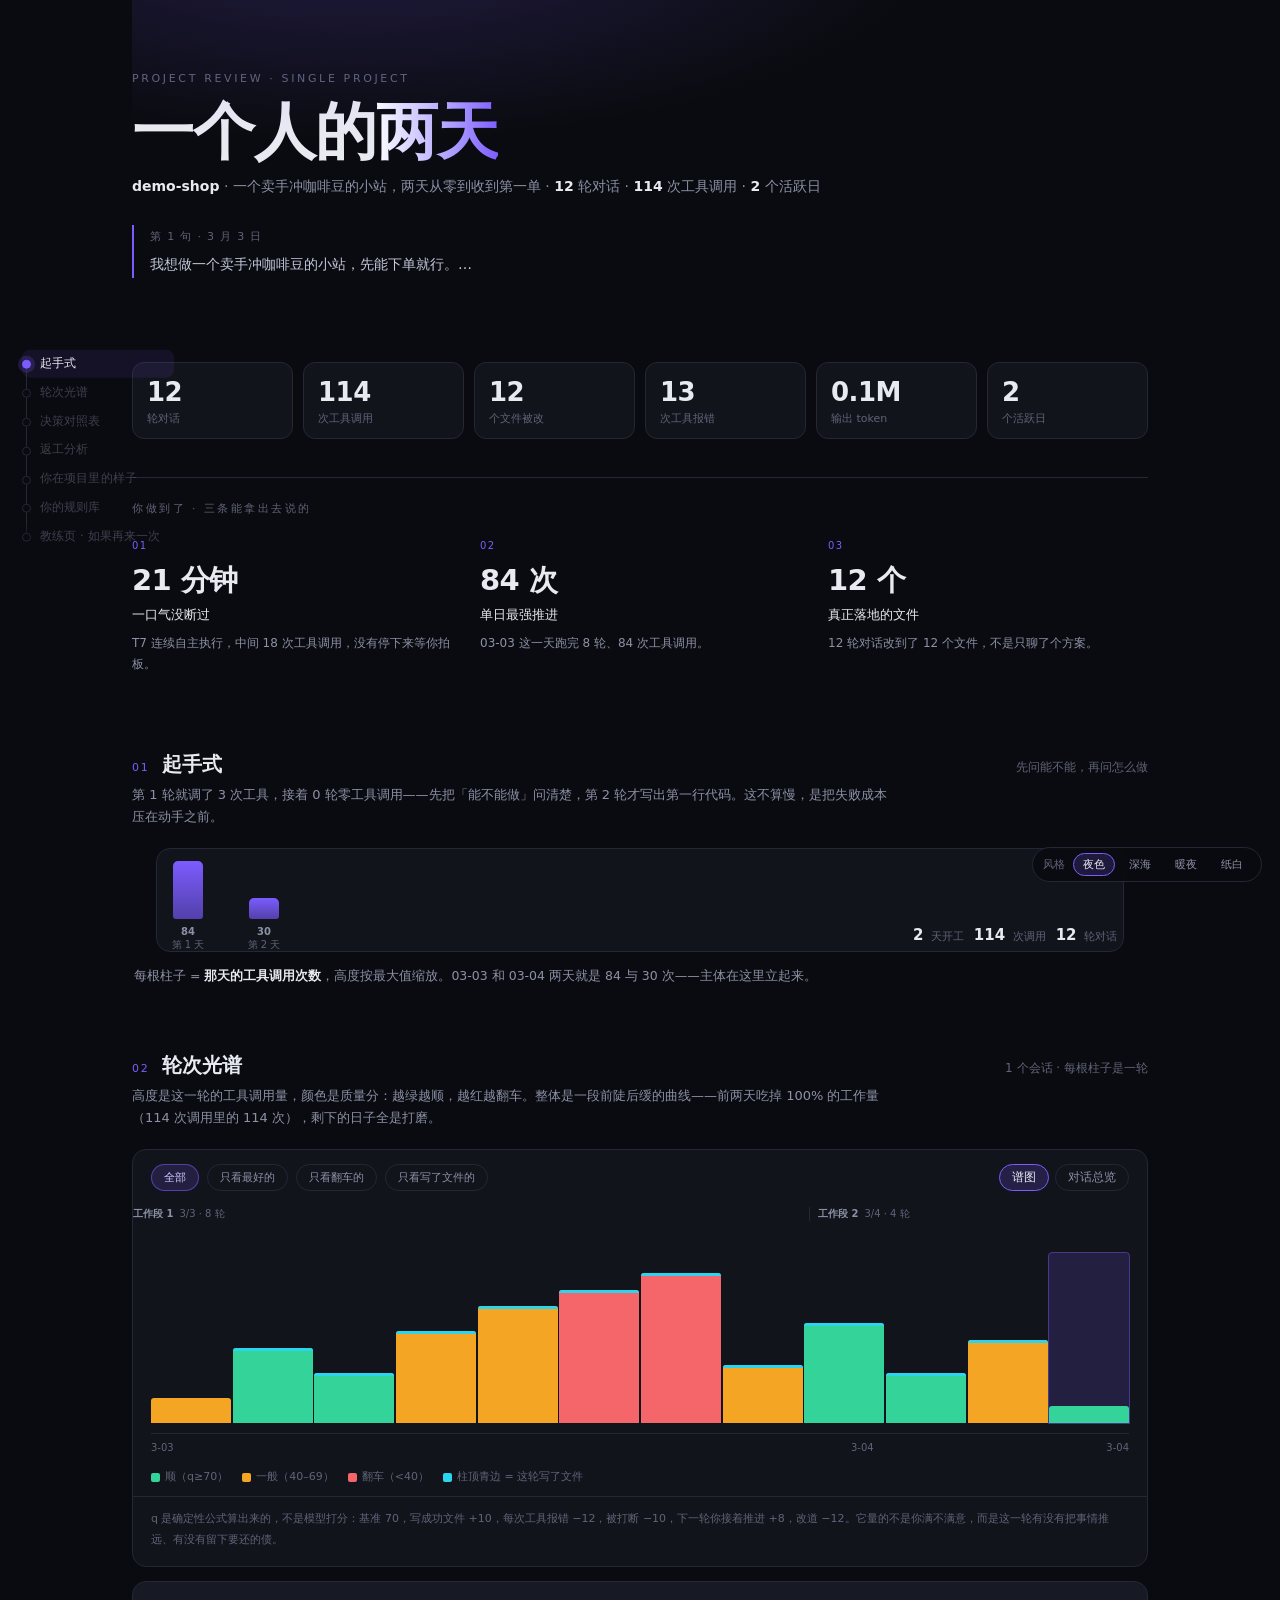
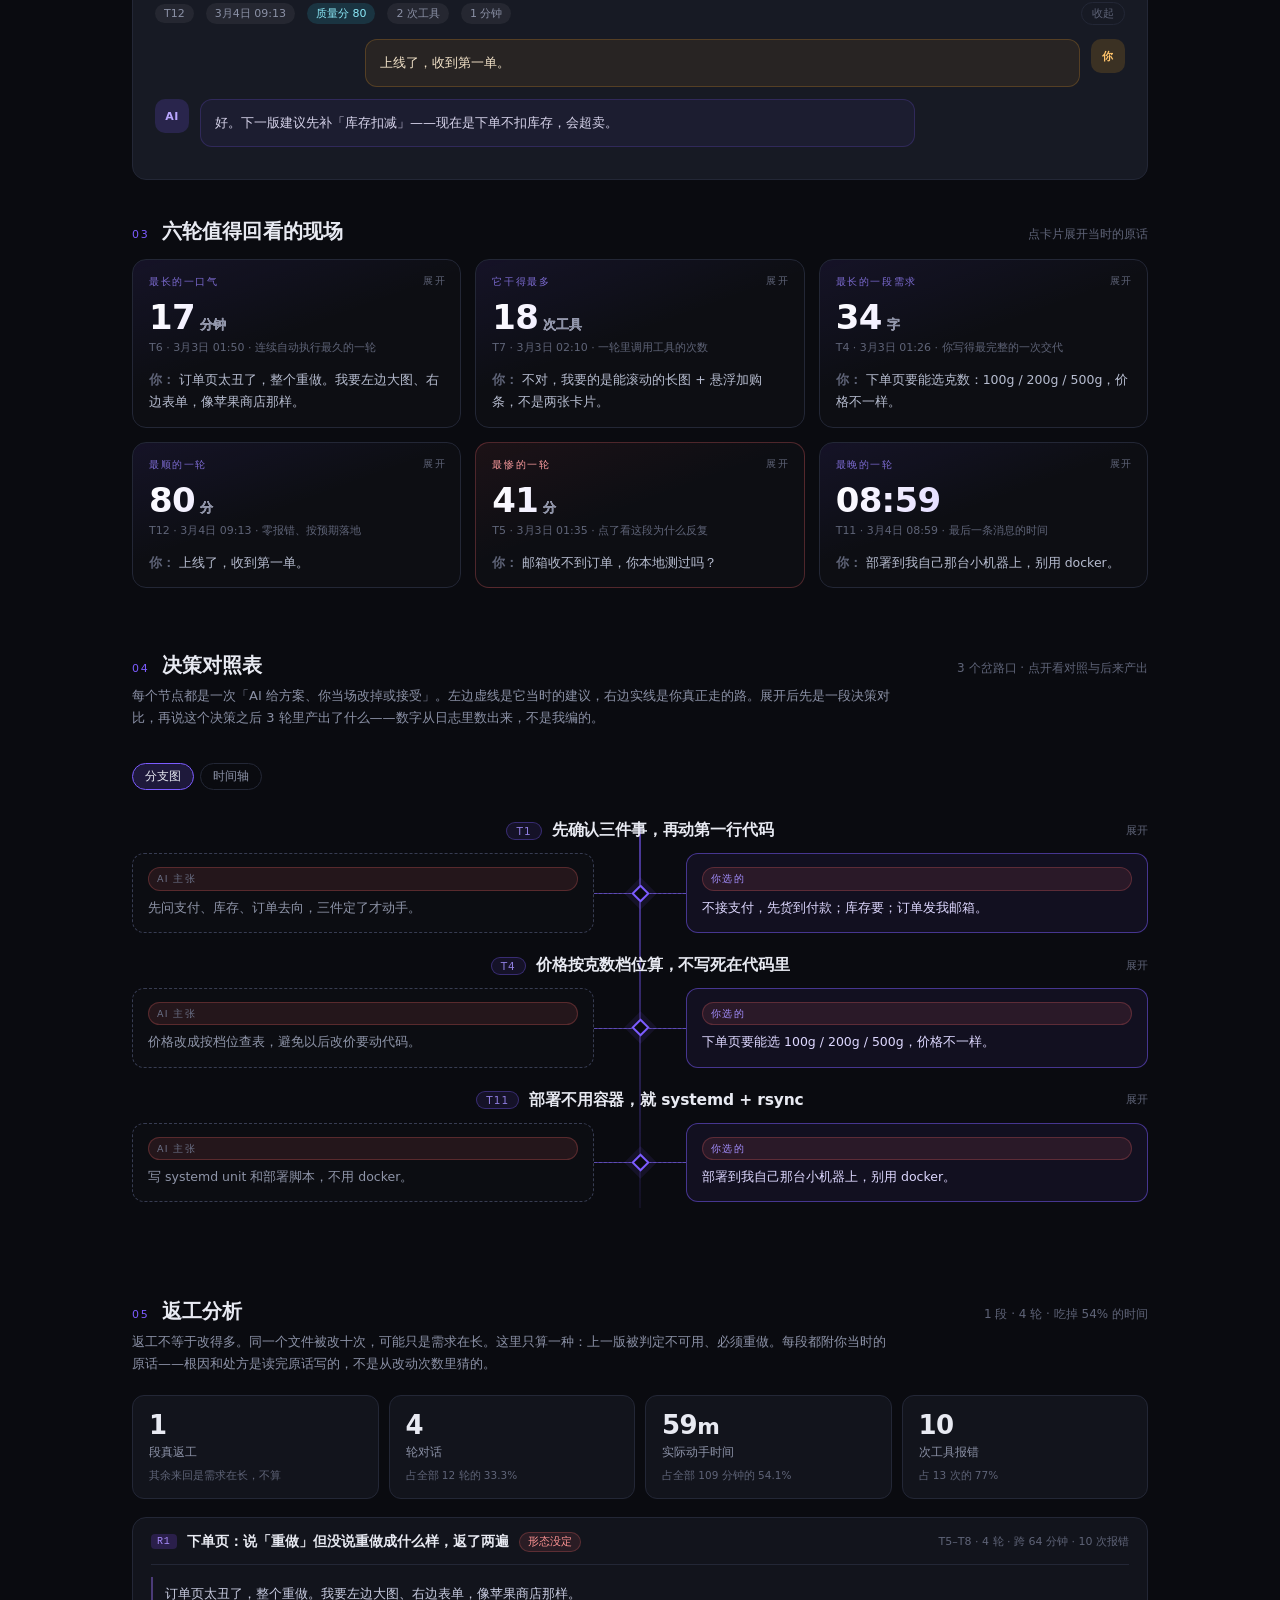
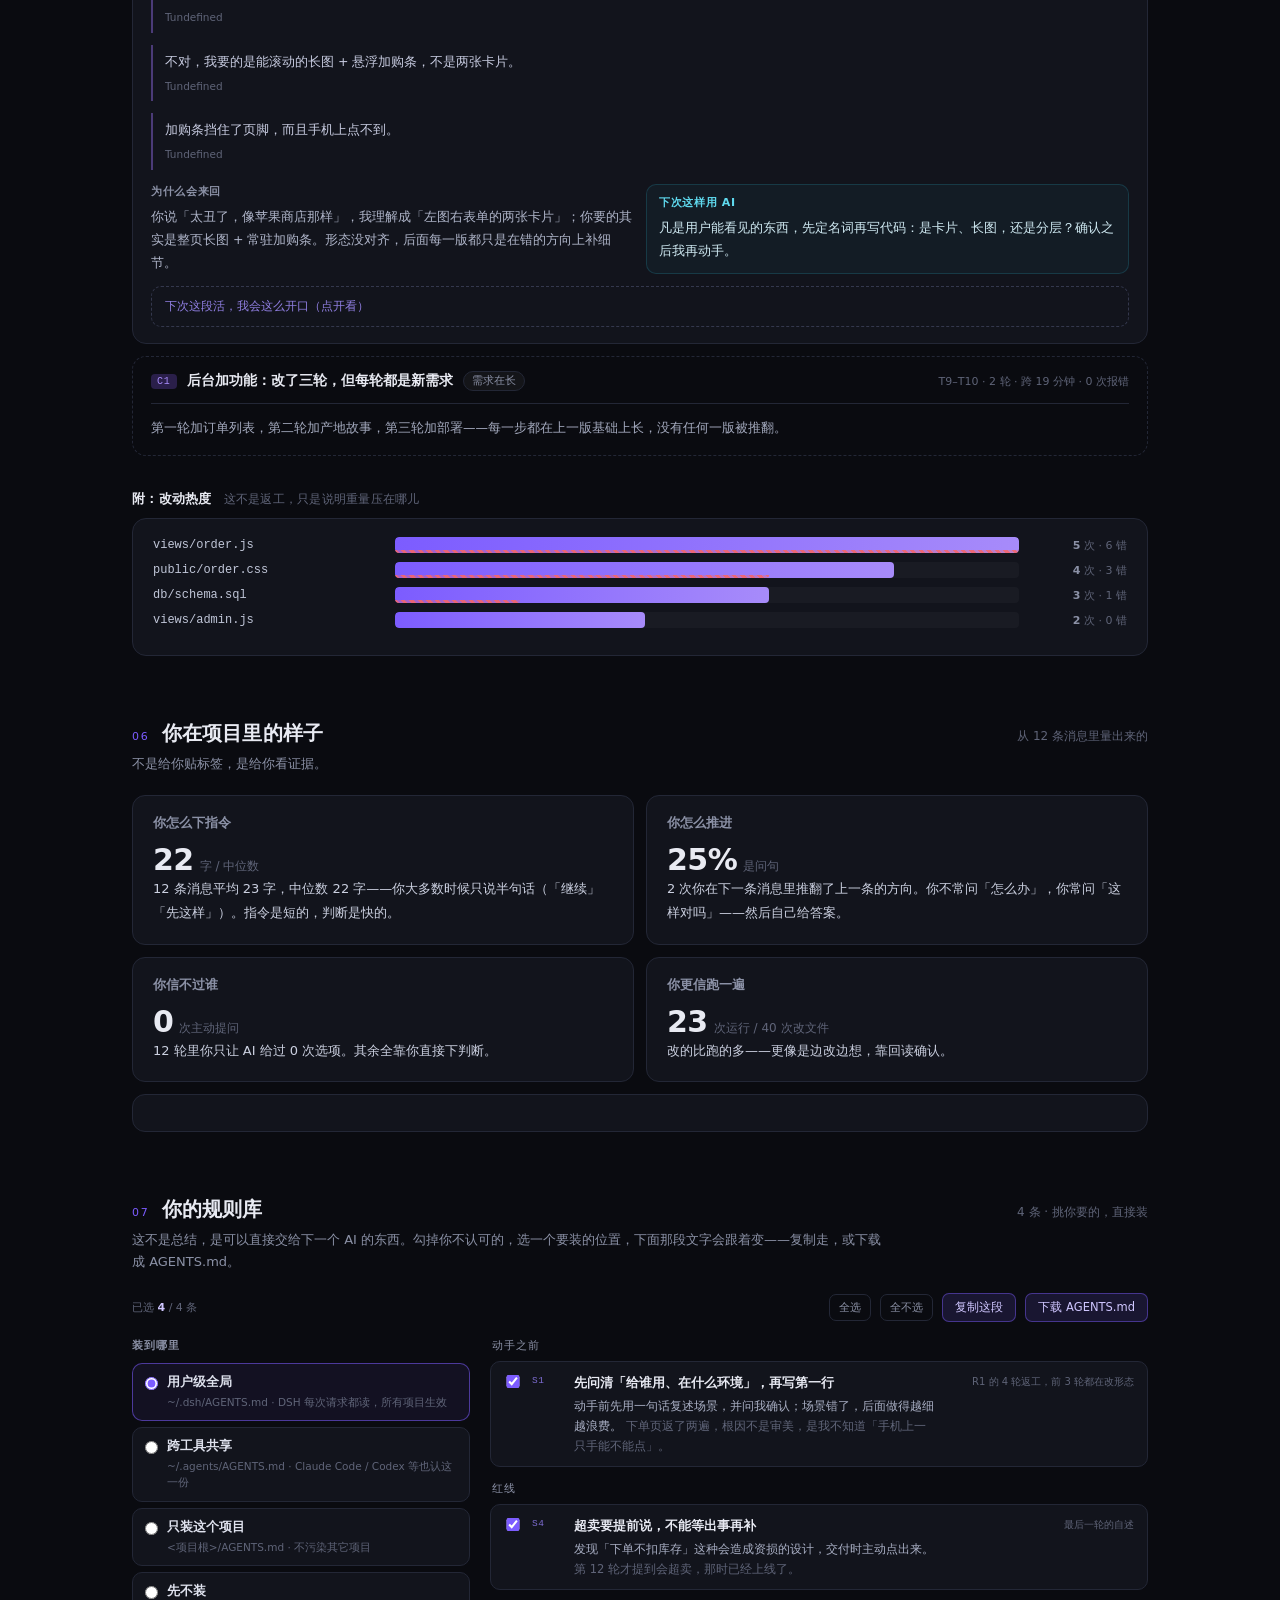
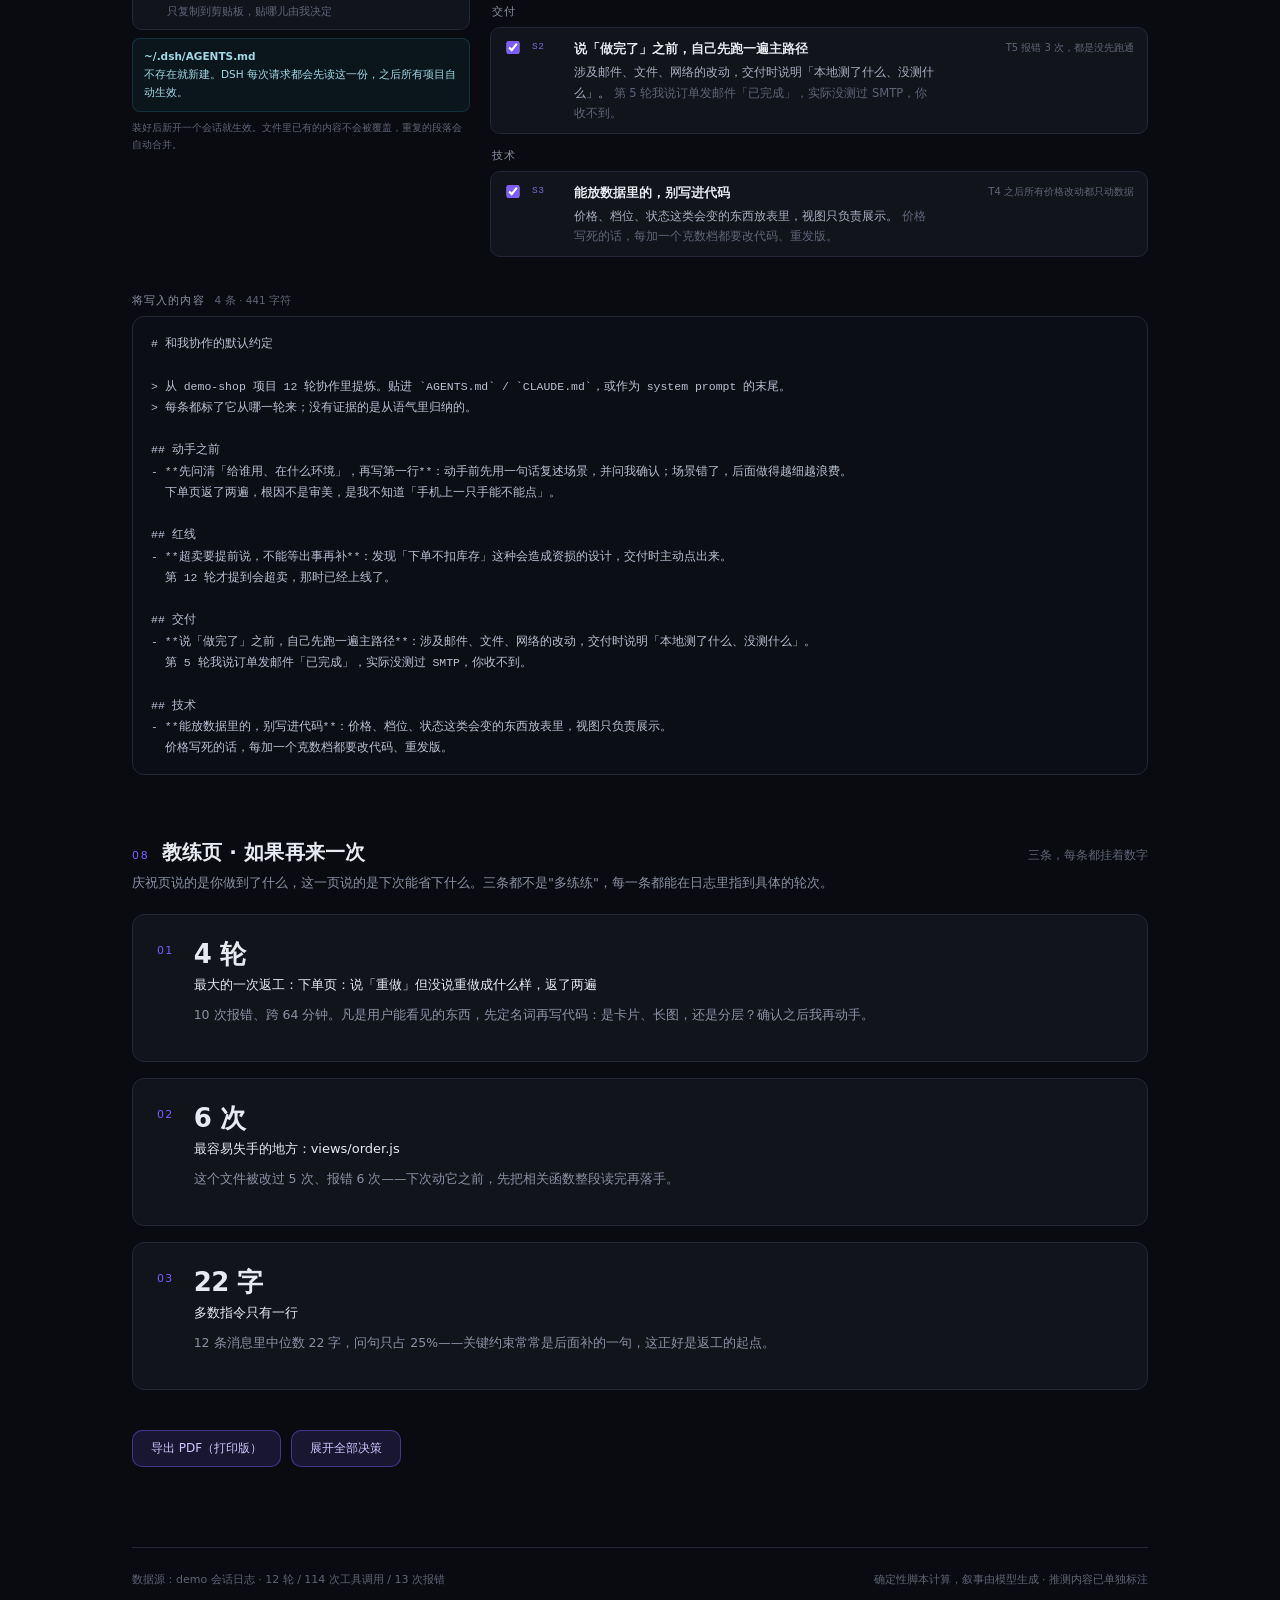
==== docs/index.html @ d5570e1d "教练页标题改为「如果再来一次」" ====
<!doctype html>
<html lang="zh-CN"><head>
<meta charset="utf-8">
<meta name="viewport" content="width=device-width,initial-scale=1">
<title>demo-shop · 一个人的两天</title>
<style>:root{
  --bg:#0a0b10; --card:#12141c; --card2:#171a24; --line:#232736;
  --txt:#e8eaf2; --dim:#8b91a6; --dim2:#5f6478;
  --accent:#7c5cff; --cyan:#2dd4ee; --good:#34d399; --warn:#f5a524; --bad:#f4666a;
  --glow1:rgba(124,92,255,.22); --glow2:rgba(45,212,238,.14);
}
html[data-theme="ice"]{
  --bg:#050b12; --card:#0a141d; --card2:#0e1b26; --line:#1a2c3a;
  --txt:#e6f1f7; --dim:#8aa3b2; --dim2:#5b7484;
  --accent:#22b8d6; --cyan:#38e0c0;
  --glow1:rgba(34,184,214,.22); --glow2:rgba(56,224,192,.14);
}
html[data-theme="amber"]{
  --bg:#0d0a07; --card:#171210; --card2:#1d1714; --line:#332821;
  --txt:#f4ece2; --dim:#a79a8c; --dim2:#77695c;
  --accent:#e0973c; --cyan:#e8b04b;
  --glow1:rgba(224,151,60,.20); --glow2:rgba(232,176,75,.13);
}
*{box-sizing:border-box}
html,body{margin:0;padding:0;background:var(--bg);color:var(--txt);
  font-family:"Segoe UI","Microsoft YaHei",system-ui,-apple-system,sans-serif;
  -webkit-font-smoothing:antialiased;}
body{padding:0 0 120px}
.wrap{max-width:1080px;margin:0 auto;padding:0 32px}
a{color:var(--cyan);text-decoration:none}

/* ---------- hero ---------- */
header{padding:72px 0 20px;position:relative;overflow:hidden}
header:before{content:"";position:absolute;inset:-180px -200px auto -200px;height:520px;
  background:radial-gradient(60% 60% at 30% 20%,color-mix(in srgb, var(--accent) calc(.22 * 100%), transparent),transparent 70%),
             radial-gradient(50% 50% at 75% 0%,rgba(45,212,238,.14),transparent 70%);pointer-events:none}
.kicker{font-size:11px;letter-spacing:.24em;color:var(--dim2);text-transform:uppercase}
h1{font-size:clamp(38px,5.6vw,62px);line-height:1.06;margin:14px 0 10px;font-weight:800;letter-spacing:-1px}
h1 em{font-style:normal;background:linear-gradient(92deg,#fff 0%,#c9c1ff 42%,var(--accent) 100%);
  -webkit-background-clip:text;background-clip:text;color:transparent}
.sub{color:var(--dim);font-size:14px;line-height:1.7}
.sub b{color:var(--txt);font-weight:600}
.firstq{margin-top:26px;border-left:2px solid var(--accent);padding:2px 0 2px 16px;color:#c3c8da;font-size:14px;line-height:1.75}
.firstq .who{color:var(--dim2);font-size:11px;letter-spacing:.12em;display:block;margin-bottom:6px}

/* ---------- generic ---------- */
section{margin-top:64px}
.h2{display:flex;align-items:baseline;gap:12px;margin:0 0 6px}
.h2 h2{font-size:20px;margin:0;font-weight:700;letter-spacing:.2px}
.h2 .idx{font-size:11px;color:var(--accent);letter-spacing:.16em;font-variant-numeric:tabular-nums}
.h2 .note{color:var(--dim2);font-size:12px;margin-left:auto}
.lede{color:var(--dim);font-size:13px;line-height:1.7;margin:0 0 20px;max-width:760px}
.card{background:var(--card);border:1px solid var(--line);border-radius:14px}

/* ---------- stats ---------- */
.stats{display:grid;grid-template-columns:repeat(6,1fr);gap:10px}
.stat{background:var(--card);border:1px solid var(--line);border-radius:12px;padding:14px 14px 12px}
.stat b{display:block;font-size:26px;font-weight:700;font-variant-numeric:tabular-nums;letter-spacing:-.5px}
.stat span{font-size:11px;color:var(--dim2)}

/* ---------- days ---------- */
.days{display:flex;gap:14px;align-items:flex-end;height:104px;margin:16px 24px 0}
.day{flex:0 0 auto;width:62px;display:flex;flex-direction:column;justify-content:flex-end;align-items:center;gap:6px;height:100%}
.day .bar{width:30px;flex:none;border-radius:5px 5px 3px 3px;background:linear-gradient(180deg,var(--accent),color-mix(in srgb, var(--accent) 62%, #101320))}
.day.hot .bar{background:linear-gradient(180deg,#2dd4ee,#0e7490)}
.day .lb{white-space:nowrap;font-size:10px;color:var(--dim2);font-variant-numeric:tabular-nums;text-align:center;line-height:1.3}
.day .lb b{display:block;color:var(--dim);font-size:10px}

/* ---------- spectrum ---------- */
.spectrum{padding:20px 18px 8px}
.bars{display:flex;align-items:flex-end;gap:2px;height:170px}
.bar-t{flex:1;position:relative;display:flex;align-items:flex-end;height:100%;cursor:pointer;border-radius:3px 3px 0 0}
.bar-t:hover{background:rgba(255,255,255,.05)}
.bar-t i{display:block;width:100%;border-radius:3px 3px 0 0;transition:height .2s;position:relative}
.bar-t i u{position:absolute;left:0;right:0;top:0;height:3px;background:#2dd4ee;border-radius:3px 3px 0 0}
.bar-t.sel{background:color-mix(in srgb, var(--accent) calc(.16 * 100%), transparent);outline:1px solid color-mix(in srgb, var(--accent) calc(.5 * 100%), transparent)}
.axis{position:relative;height:16px;color:var(--dim2);font-size:10px;margin-top:10px;padding-top:8px;border-top:1px solid var(--line)}
.axis span{position:absolute;top:8px;transform:translateX(-50%);white-space:nowrap}
.axis span:first-child{transform:none}
.axis span:last-child{transform:translateX(-100%)}
.legend{display:flex;gap:14px;font-size:11px;color:var(--dim2);padding:12px 18px 0}
.legend i{display:inline-block;width:9px;height:9px;border-radius:2px;margin-right:5px;vertical-align:middle}
.qnote{font-size:11px;line-height:1.85;color:var(--dim2);padding:12px 18px 16px;border-top:1px solid var(--line);margin-top:12px}
.filters{display:flex;gap:8px;padding:0 18px 14px;flex-wrap:wrap}
.filters button{background:transparent;border:1px solid var(--line);color:var(--dim);border-radius:999px;
  padding:5px 12px;font-size:11px;cursor:pointer;font-family:inherit}
.filters button.on{background:color-mix(in srgb, var(--accent) calc(.16 * 100%), transparent);border-color:color-mix(in srgb, var(--accent) calc(.55 * 100%), transparent);color:#cfc6ff}

/* ---------- detail panel ---------- */
.detail{margin-top:14px;background:var(--card2);border:1px solid var(--line);border-radius:14px;padding:20px 22px;display:none}
.detail.on{display:block}
.detail .head{display:flex;align-items:center;gap:12px;flex-wrap:wrap;margin-bottom:14px}
.pill{font-size:11px;padding:3px 9px;border-radius:999px;background:rgba(255,255,255,.06);color:var(--dim)}
.pill.q{background:rgba(45,212,238,.14);color:#8be9f8}
.pill.e{background:rgba(244,102,106,.14);color:#ff9ea1}
.detail h3{font-size:14px;margin:12px 0 6px;color:var(--dim2);font-weight:600;letter-spacing:.06em}
.detail p{white-space:pre-wrap;font-size:13.5px;line-height:1.85;color:#d6dae8;margin:0}
.detail .u{color:#ffd9a8}
.detail .aibody{max-height:420px;overflow:auto;padding-right:6px}
.detail .x{margin-left:auto;font-size:11px;color:var(--dim2);cursor:pointer;border:1px solid var(--line);
  border-radius:999px;padding:3px 10px;transition:.16s}
.detail .x:hover{color:#fff;border-color:#4a4470}

/* ---- 对话气泡 ---- */
.bub{display:flex;gap:11px;margin:12px 0;max-width:760px}
.bub .who{flex:0 0 34px;height:34px;border-radius:10px;display:flex;align-items:center;justify-content:center;
  font-size:11px;font-weight:700;letter-spacing:.04em}
.bub .txt{flex:1;min-width:0;border-radius:12px;padding:11px 14px;font-size:13px;line-height:1.85;
  white-space:pre-wrap;word-break:break-word}
.bub.u{margin-left:auto;flex-direction:row-reverse}
.bub.u .who{background:rgba(245,165,36,.16);color:#ffc46b}
.bub.u .txt{background:rgba(245,165,36,.075);border:1px solid rgba(245,165,36,.22);color:#f2e2c8}
.bub.a .who{background:color-mix(in srgb, var(--accent) calc(.18 * 100%), transparent);color:#b9a6ff}
.bub.a .txt{background:color-mix(in srgb, var(--accent) calc(.06 * 100%), transparent);border:1px solid color-mix(in srgb, var(--accent) calc(.2 * 100%), transparent);color:#d6d3ea}
.bub .bd.clamp{max-height:calc(1.85em*13);overflow:hidden;
  -webkit-mask-image:linear-gradient(#000 72%,rgba(0,0,0,.15));mask-image:linear-gradient(#000 72%,rgba(0,0,0,.15))}
.bub .more{margin-top:9px;background:none;border:1px solid var(--line);color:#b9bdd0;
  border-radius:999px;padding:2px 10px;font-size:10.5px;cursor:pointer;font-family:inherit}
.bub .more:hover{color:#fff;border-color:#4a4470}

/* ---- 文件浮层 ---- */
.files{position:relative;display:inline-block;margin:6px 0 2px}
.fsum{font-size:11px;color:var(--dim2);border:1px dashed #333850;border-radius:999px;padding:4px 11px;cursor:default}
.files:hover .fsum{color:#c6cbe0;border-color:#4b456e}
.fpop{display:none;position:absolute;left:0;bottom:100%;z-index:20;min-width:190px;max-width:340px;
  background:#161824;border:1px solid #2c3044;border-radius:10px;padding:9px 10px;box-shadow:0 14px 40px -12px #000}
.fpop:after{content:"";position:absolute;left:0;right:0;bottom:-12px;height:12px}
.files:hover .fpop{display:block}
.fph{font-size:10px;color:var(--dim2);margin-bottom:6px}
.fit{display:block;font-family:Consolas,monospace;font-size:11.5px;color:#a9b0c6;padding:3px 5px;border-radius:5px;cursor:pointer}
.fit:hover{background:color-mix(in srgb, var(--accent) calc(.12 * 100%), transparent);color:#dcd6ff}

/* ---- 卡片里新增的块 ---- */
.why{margin:0 0 12px}
.why b,.fixb b{display:block;font-size:10px;letter-spacing:.14em;color:#7c6bd0;margin-bottom:5px}
.why p,.fixb p{margin:0;font-size:12.5px;line-height:1.85;color:#c6cbd9;white-space:pre-wrap}
.fixb{margin-top:12px;border-left:2px solid rgba(45,212,238,.5);padding-left:12px}
.fixb b{color:#6fd8ea}
.rwl{border:1px solid var(--line);border-radius:10px;overflow:hidden;margin-bottom:12px}
.rwlh{font-size:10.5px;color:var(--dim2);padding:8px 11px;background:rgba(255,255,255,.025)}
.rwrow{display:grid;grid-template-columns:52px 1fr 46px;gap:9px;align-items:start;padding:8px 11px;border-top:1px solid var(--line)}
.rwrow .tn{font-size:10.5px;color:#8f7ee0;font-variant-numeric:tabular-nums;padding-top:2px}
.rwrow .tx{font-size:12px;line-height:1.75;color:#c6cbd9}
.rwrow .er{font-size:10.5px;color:#ff9ea1;text-align:right;padding-top:2px}
.pick.rwk{border-color:rgba(244,102,106,.28);background:linear-gradient(160deg,rgba(244,102,106,.08),rgba(255,255,255,.015) 46%)}
.pick.rwk .k em{color:#ff9ea1}

/* ---- 起手式说明 ---- */
.days-note{margin:12px 2px 0;font-size:12.5px;line-height:1.9;color:var(--dim)}
.days-note b{color:var(--txt);font-weight:600}

/* ---- 返工处的提示词 ---- */
.pr{margin-top:12px;border:1px dashed #34384d;border-radius:10px;padding:0 13px 0}
.prb{width:100%;text-align:left;background:none;border:0;color:#8f7ee0;font-size:12px;padding:11px 0;cursor:pointer;font-family:inherit}
.prb:hover{color:#b9a6ff}
.prc{display:none;margin:0 0 13px;padding:12px 14px;background:#0d0f16;border:1px solid #262a3b;border-radius:8px;
  font-family:Consolas,"Microsoft YaHei",monospace;font-size:12px;line-height:1.85;color:#c9d0e4;white-space:pre-wrap}
.pr.on .prc{display:block}

/* ---- 决策树：对照 + 推演 ---- */
.flowhint{font-size:11.5px;color:var(--dim2);margin:14px 0 0}
.vbar{margin:14px 0 4px;padding:11px 14px;border-radius:11px;font-size:12px;line-height:1.8;
  background:rgba(255,255,255,.022);border:1px solid var(--line);color:var(--dim)}
.vbar b{color:var(--txt);font-weight:600}
.vbar.on{background:rgba(245,165,36,.07);border-color:rgba(245,165,36,.32);color:#e8d3ad}
.vbar.on b{color:#ffd9a8}
.vbar button{margin-left:8px;background:rgba(245,165,36,.16);border:1px solid rgba(245,165,36,.45);color:#ffd9a8;
  border-radius:999px;padding:2px 10px;font-size:11px;cursor:pointer;font-family:inherit}
.dnode-h{position:relative;cursor:pointer}
.dnode-h .op{position:absolute;right:0;top:50%;transform:translateY(-50%);font-size:10.5px;color:var(--dim2)}
.dnode-h:hover .op{color:#b9a6ff}
.cmp{display:grid;grid-template-columns:1fr 1fr;gap:12px;margin-top:14px}
.cmp .cc{border:1px solid var(--line);border-radius:10px;padding:11px 13px;background:rgba(255,255,255,.018)}
.cmp .cc.me{border-color:color-mix(in srgb, var(--accent) calc(.35 * 100%), transparent);background:color-mix(in srgb, var(--accent) calc(.06 * 100%), transparent)}
.cmp h5{margin:0 0 6px;font-size:10px;letter-spacing:.12em;color:var(--dim2)}
.cmp p{margin:0;font-size:12.5px;line-height:1.8;color:#c6cbd9}
.cf{margin-top:14px;border-left:2px solid color-mix(in srgb, var(--accent) calc(.5 * 100%), transparent);padding-left:12px}
.cf .tag{display:block;font-size:10px;letter-spacing:.12em;color:#a78bfa;margin-bottom:4px}
.cf p{margin:0;font-size:12.5px;line-height:1.85;color:#c6cbd9}
.res{margin-top:12px;border-left:2px solid rgba(45,212,238,.5);padding-left:12px}
.res .tag{display:block;font-size:10px;letter-spacing:.12em;color:#5fd9ee;margin-bottom:4px}
.res p{margin:0;font-size:12.5px;line-height:1.85;color:#cfe9f2}
.vbtn{margin-top:12px;background:rgba(255,255,255,.03);border:1px dashed #3b3f56;color:#9aa0b5;
  border-radius:9px;padding:8px 13px;font-size:12px;cursor:pointer;font-family:inherit;transition:.16s}
.dfork .arm p{display:-webkit-box;-webkit-line-clamp:2;-webkit-box-orient:vertical;overflow:hidden}
.vbtn:hover{border-color:#f5a524;color:#ffd9a8;background:rgba(245,165,36,.07)}
.dnode.virt .vbtn{border-style:solid;border-color:rgba(245,165,36,.55);color:#ffd9a8;background:rgba(245,165,36,.1)}
.dnode.virt .arm.no{border-color:rgba(245,165,36,.55);background:rgba(245,165,36,.08);color:#f3dfbe}
.dnode.virt .arm.no .tag{color:#f5a524}
.dnode.virt .arm.yes{border-style:dashed;border-color:#373c52;background:rgba(255,255,255,.012);color:#8f95a9}
.dnode.virt .arm.yes .tag{color:#6b7188}
.dnode.virt .dfork-c .dot{border-color:#f5a524;box-shadow:0 0 0 5px rgba(245,165,36,.1)}
.dnode.aftervirt{opacity:.5}
.dnode.aftervirt .dnode-h:after{content:"在推演路径上，这一步不一定还成立";font-size:10px;color:#f5a524;
  display:inline-block;margin-left:10px;opacity:.9}

/* ---------- picks ---------- */
.picks{display:grid;grid-template-columns:repeat(3,minmax(0,1fr));gap:14px;margin-top:14px}
.pick{position:relative;overflow:hidden;background:linear-gradient(160deg,color-mix(in srgb, var(--accent) calc(.10 * 100%), transparent),rgba(255,255,255,.015) 46%);
  border:1px solid var(--line);border-radius:14px;padding:15px 16px 13px;cursor:pointer;transition:transform .2s,border-color .2s,box-shadow .2s}
.pick:after{content:"";position:absolute;inset:0;border-radius:14px;
  background:radial-gradient(130% 90% at 100% 0,rgba(45,212,238,.10),transparent 62%);opacity:0;transition:.25s;pointer-events:none}
.pick:hover{border-color:color-mix(in srgb, var(--accent) calc(.5 * 100%), transparent);transform:translateY(-2px);box-shadow:0 10px 30px rgba(0,0,0,.35)}
.pick:hover:after{opacity:1}
.pick.open{grid-column:1/-1;cursor:default;transform:none;border-color:color-mix(in srgb, var(--accent) calc(.55 * 100%), transparent)}
.pick .k{font-size:10px;letter-spacing:.16em;color:var(--dim2);display:flex;align-items:center;gap:7px}
.pick .k em{font-style:normal;color:#7c6bd0;font-variant-numeric:tabular-nums}
.pick .big{font-size:34px;font-weight:800;line-height:1.15;margin:9px 0 2px;letter-spacing:-.02em;
  background:linear-gradient(120deg,#fff,#b9a8ff);-webkit-background-clip:text;background-clip:text;color:transparent}
.pick .big span{font-size:13px;font-weight:600;margin-left:5px;letter-spacing:0;color:var(--dim);-webkit-text-fill-color:var(--dim)}
.pick .sub{font-size:11px;color:var(--dim2);font-variant-numeric:tabular-nums}
.pick .q3{margin-top:11px;font-size:12.5px;line-height:1.8;color:#b7bdd0;display:-webkit-box;-webkit-line-clamp:3;
  -webkit-box-orient:vertical;overflow:hidden}
.pick .q3 b{color:var(--dim2);font-weight:600;margin-right:4px}
.pick.open .q3{color:#cbd1e2}
.pick .pbody{display:none;margin-top:14px;border-top:1px solid var(--line);padding-top:14px}
.pick.open .pbody{display:block}
.pick .pbody h5{margin:0 0 6px;font-size:10px;letter-spacing:.14em;color:var(--dim2);font-weight:600}
.pick .pbody p{margin:0 0 12px;font-size:12.5px;line-height:1.85;color:#c6cbd9;white-space:pre-wrap}
.pick .pbody .fl{font-family:Consolas,monospace;font-size:11px;color:#8b91a6;line-height:1.9}
.pick .hint{position:absolute;right:14px;top:14px;font-size:10px;color:var(--dim2)}
.pick.open .hint:after{content:"收起"}
.pick:not(.open) .hint:after{content:"展开"}

/* ---------- flow / decision tree ---------- */
.modes{display:flex;align-items:center;gap:12px;margin:16px 0 0;flex-wrap:wrap}
.sw{display:inline-flex;align-items:center;gap:9px;background:var(--card);border:1px solid var(--line);color:var(--dim);
  padding:8px 14px 8px 10px;border-radius:999px;font-size:12px;cursor:pointer;font-family:inherit;transition:.2s}
.sw i{width:30px;height:17px;border-radius:999px;background:rgba(255,255,255,.1);position:relative;transition:.2s}
.sw i:before{content:"";position:absolute;left:3px;top:3px;width:11px;height:11px;border-radius:50%;
  background:#8b91a6;transition:.2s}
.sw i b{position:absolute;left:3px;top:3px;width:11px;height:11px;border-radius:50%;background:#8b91a6;transition:.2s;z-index:2}
.sw.on{border-color:rgba(245,165,36,.6);color:#ffd9a8}
.sw.on i{background:rgba(245,165,36,.28)}
.sw.on i:before{left:16px;background:#f5a524}
.sw.on i b{left:16px;background:#f5a524}
.mhint{font-size:11px;color:var(--dim2)}
.ifbar{display:none;margin-top:14px;padding:12px 15px;border-radius:11px;font-size:12px;line-height:1.8;
  background:rgba(245,165,36,.07);border:1px solid rgba(245,165,36,.3);color:#e8d3ad}
body.ifmode .ifbar{display:block}
.flow{position:relative;margin-top:26px;padding-bottom:10px}
.flow:before{content:"";position:absolute;left:50%;top:8px;bottom:26px;width:2px;transform:translateX(-1px);
  background:linear-gradient(180deg,color-mix(in srgb, var(--accent) calc(.6 * 100%), transparent),color-mix(in srgb, var(--accent) calc(.08 * 100%), transparent))}
.dnode{position:relative;margin-bottom:22px}
.dnode-h{display:flex;align-items:center;gap:10px;justify-content:center;margin-bottom:12px}
.dnode-h .n{font-size:10.5px;letter-spacing:.1em;color:#8f7ee0;font-variant-numeric:tabular-nums;
  border:1px solid color-mix(in srgb, var(--accent) calc(.35 * 100%), transparent);border-radius:999px;padding:2px 9px;background:color-mix(in srgb, var(--accent) calc(.1 * 100%), transparent)}
.dnode-h .t{font-size:15.5px;font-weight:700;letter-spacing:-.01em;cursor:pointer}
.dnode-h .t:hover{color:#cfc6ff}
.dfork{display:grid;grid-template-columns:minmax(0,1fr) 92px minmax(0,1fr);align-items:stretch}
.dfork > .arm.no{grid-column:1}
.dfork > .dfork-c{grid-column:2}
.dfork > .arm.yes{grid-column:3}
.dfork-c{position:relative;display:flex;align-items:center;justify-content:center;
  --cno:#373c52; --cyes:color-mix(in srgb, var(--accent) calc(.55 * 100%), transparent); --cdot:var(--accent); --cdot-halo:color-mix(in srgb, var(--accent) calc(.10 * 100%), transparent);
  --cno-style:dashed; --cyes-style:solid}
.dfork-c:before,.dfork-c:after{content:"";position:absolute;top:50%;width:100%}
.dfork-c:before{left:0;border-top:1px var(--cno-style) var(--cno)}
.dfork-c:after{right:0;border-top:1px var(--cyes-style) var(--cyes)}
.dfork-c .dot{width:13px;height:13px;transform:rotate(45deg);background:var(--bg);border:2px solid var(--cdot);
  box-shadow:0 0 0 5px var(--cdot-halo);position:relative;z-index:2}
.arm{border-radius:12px;padding:13px 15px;font-size:12.5px;line-height:1.8;position:relative;transition:.22s}
.arm .tag{font-size:9.5px;letter-spacing:.14em;display:block;margin-bottom:6px}
.arm p{margin:0;display:-webkit-box;-webkit-line-clamp:3;-webkit-box-orient:vertical;overflow:hidden}
.arm.no{border:1px dashed #373c52;background:rgba(255,255,255,.012);color:#8f95a9}
.arm.no .tag{color:#6b7188}
.arm.yes{border:1px solid color-mix(in srgb, var(--accent) calc(.5 * 100%), transparent);background:color-mix(in srgb, var(--accent) calc(.07 * 100%), transparent);color:#ded8ff}
.arm.yes .tag{color:#a48fff}
.dnode.open .arm.no p,.dnode.open .arm.yes p{display:block;-webkit-line-clamp:unset}
.dnode-b{display:none;margin-top:4px}
.dnode.open .dnode-b{display:block}
.ifnote{display:none;margin-top:12px;padding:12px 15px;border-radius:11px;font-size:12px;line-height:1.85;
  background:rgba(245,165,36,.06);border:1px solid rgba(245,165,36,.25);color:#e8d3ad}
.ifnote .tag{display:block;font-size:9.5px;letter-spacing:.14em;color:#f5a524;margin-bottom:5px}
body.ifmode .ifnote{display:block}
body.ifmode .arm.no{border:1px solid rgba(245,165,36,.55);background:rgba(245,165,36,.07);color:#f3dfbe;order:3}
body.ifmode .arm.no .tag{color:#f5a524}
body.ifmode .arm.yes{border-style:dashed;border-color:#373c52;background:rgba(255,255,255,.012);color:#8f95a9}
body.ifmode .arm.yes .tag{color:#6b7188}
body.ifmode .dfork-c:before{border-top-color:var(--warn)}
body.ifmode .dfork-c:after{border-top-style:dashed}
body.ifmode .dfork-c .dot{border-color:var(--warn);box-shadow:0 0 0 5px rgba(245,165,36,.10)}
.quote{font-size:13px;line-height:1.8;color:#c8cddf;white-space:pre-wrap;max-height:260px;overflow:auto;
  border-left:2px solid var(--line);padding-left:12px;margin-top:10px}
.qt{font-size:10px;letter-spacing:.14em;color:var(--dim2);font-weight:600;margin:18px 0 0}
.cost{display:flex;gap:16px;margin-top:14px;font-size:11px;color:var(--dim2)}
.cost b{color:var(--dim);font-weight:600}
/* 决策对比：事实（实线）与推演（虚线）必须一眼分得开 */
.cf{margin-top:14px;background:rgba(245,165,36,.06);border:1px solid rgba(245,165,36,.22);
  border-radius:11px;padding:13px 15px;font-size:12.5px;line-height:1.8;color:#e8d3ad}
.cf .tag{color:#f5a524;font-size:10px;letter-spacing:.14em;display:block;margin-bottom:6px}
.cf.fact{border-style:solid}
.cf.infer{border-style:dashed;background:rgba(167,139,250,.05);border-color:rgba(167,139,250,.34)}
.cf.infer .tag{color:#a78bfa}
.cf.infer .tag::after{content:' · 不是日志里的记录';letter-spacing:.04em;opacity:.75;color:#8b8fa6}

/* ---------- hotspots ---------- */
.hot{padding:18px 20px}
.hrow{display:flex;align-items:center;gap:12px;margin-bottom:9px}
.hrow .f{width:230px;flex:none;font-size:12px;color:#c0c6d8;font-family:Consolas,monospace;overflow:hidden;text-overflow:ellipsis;white-space:nowrap}
.hrow .b{flex:1;height:16px;background:rgba(255,255,255,.03);border-radius:4px;overflow:hidden;position:relative}
.hrow .b i{display:block;height:100%;background:linear-gradient(90deg,var(--accent),#a78bfa);border-radius:4px}
.hrow .b u{position:absolute;left:0;bottom:0;height:3px;background:repeating-linear-gradient(45deg,rgba(244,102,106,.9) 0 3px,rgba(244,102,106,.35) 3px 6px);border-radius:0 0 4px 4px}
.hrow .v{width:96px;flex:none;text-align:right;font-size:11px;color:var(--dim2);font-variant-numeric:tabular-nums}
.hrow .v b{color:var(--dim)}

/* ---------- style ---------- */
.grid2{display:grid;grid-template-columns:1fr 1fr;gap:12px}
.sbox{background:var(--card);border:1px solid var(--line);border-radius:13px;padding:18px 20px}
.sbox h4{margin:0 0 10px;font-size:13px;color:var(--dim);font-weight:600}
.sbox p{margin:0;font-size:13px;line-height:1.85;color:#cbd0e0}
.big{font-size:30px;font-weight:700;font-variant-numeric:tabular-nums;letter-spacing:-.5px}
.big small{font-size:12px;color:var(--dim2);font-weight:400;margin-left:6px;letter-spacing:0}
.askbox{margin-top:12px}
.askbox .q{font-size:13px;color:#e6e9f5;line-height:1.7;margin-bottom:12px}
.opt{display:flex;gap:10px;align-items:flex-start;padding:9px 12px;border-radius:9px;font-size:12.5px;color:#9aa0b5;border:1px solid transparent;margin-bottom:6px}
.opt.pick{background:rgba(52,211,153,.07);border-color:rgba(52,211,153,.28);color:#c8f0e2}
.opt .k{color:var(--dim2);font-variant-numeric:tabular-nums}
.opt.pick .k{color:#34d399}

/* ---------- distill ---------- */
.dl{display:grid;grid-template-columns:1fr 1fr;gap:12px}
.dcard{background:var(--card);border:1px solid var(--line);border-radius:13px;padding:18px 20px;position:relative;overflow:hidden}
.dcard:before{content:"";position:absolute;left:0;top:0;bottom:0;width:2px;background:var(--accent);opacity:.7}
.dcard h4{margin:0 0 8px;font-size:14px;font-weight:650}
.dcard p{margin:0 0 10px;font-size:12.5px;line-height:1.8;color:#a9afc2}
.dcard .ev{font-size:11px;color:var(--dim2);font-variant-numeric:tabular-nums}
.dcard .ev b{color:#8be9f8;font-weight:600}

/* 返工分析 */
.h3{margin:34px 0 10px;font-size:13px;font-weight:700;color:var(--fg);letter-spacing:.02em}
.h3 .n{margin-left:12px;font-weight:400;font-size:11.5px;color:var(--dim2)}
.rwtot{display:grid;grid-template-columns:repeat(4,minmax(0,1fr));gap:10px;margin:18px 0}
.rt{background:var(--card);border:1px solid var(--line);border-radius:12px;padding:14px 16px}
.rt b{display:block;font-size:26px;letter-spacing:-.02em;font-variant-numeric:tabular-nums}
.rt span{display:block;font-size:12px;color:var(--dim);margin-top:4px}
.rt em{display:block;font-size:10.5px;font-style:normal;color:var(--dim2);margin-top:6px;line-height:1.55}
.rw{background:var(--card);border:1px solid var(--line);border-radius:14px;padding:0 18px 16px;margin-bottom:12px}
.rw-h{display:flex;align-items:center;gap:10px;padding:14px 0 12px;border-bottom:1px solid var(--line);flex-wrap:wrap}
.rw-id{font-size:10px;padding:2px 6px;border-radius:4px;background:#2a1f4a;color:#a78bfa;letter-spacing:.08em;font-family:Consolas,monospace}
.rw-h b{font-size:14px}
.tag{font-size:10.5px;padding:2px 8px;border-radius:20px;background:rgba(255,107,107,.1);color:#ff9494;border:1px solid rgba(255,107,107,.24)}
.rw-meta{margin-left:auto;font-size:11px;color:var(--dim2);font-variant-numeric:tabular-nums}
.rw-q{margin:12px 0 0;padding:6px 0 6px 12px;border-left:2px solid #4b3b78;font-size:12.5px;line-height:1.8;color:#c7cbe0}
.rw-q span{display:block;margin-top:3px;font-size:10.5px;color:var(--dim2)}
.rw-2{display:grid;grid-template-columns:1fr 1fr;gap:12px;margin-top:14px}
.rw-2 h5{margin:0 0 6px;font-size:11px;letter-spacing:.06em;color:var(--dim);font-weight:600}
.rw-2 p{margin:0;font-size:12.5px;line-height:1.85;color:#aeb4c8}
.rw-2 .fix{background:rgba(45,212,238,.045);border:1px solid rgba(45,212,238,.16);border-radius:10px;padding:10px 12px}
.rw-2 .fix h5{color:#5fd9ee}
.rw-2 .fix p{color:#cfe9f2}
.rw-c{border-style:dashed;background:transparent}
.rw-c .tag{background:rgba(255,255,255,.04);color:var(--dim);border-color:var(--line)}
.rw-p{margin:12px 0 0;font-size:12.5px;line-height:1.85;color:#a3a9bd}

.libwrap{display:grid;grid-template-columns:338px minmax(0,1fr);gap:20px;margin-top:16px;align-items:start}
.libside h4{margin:0 0 10px;font-size:11px;letter-spacing:.1em;color:var(--dim);font-weight:600}
.tgt{display:flex;gap:9px;align-items:flex-start;padding:10px 12px;border:1px solid var(--line);border-radius:10px;
  background:var(--card);margin-bottom:6px;cursor:pointer;transition:.15s}
.tgt:hover{border-color:#3a3f57}
.tgt input{margin:3px 0 0;accent-color:var(--accent)}
.tgt span b{display:block;font-size:12.5px;font-weight:600;color:#dfe2ee}
.tgt span em{display:block;margin-top:3px;font-size:10.5px;font-style:normal;color:var(--dim2);line-height:1.55}
.tgt:has(input:checked){border-color:color-mix(in srgb, var(--accent) calc(.55 * 100%), transparent);background:color-mix(in srgb, var(--accent) calc(.08 * 100%), transparent)}
.tgtpath{margin-top:8px;padding:9px 11px;border-radius:8px;background:rgba(45,212,238,.05);
  border:1px solid rgba(45,212,238,.16);font-size:10.5px;line-height:1.7;color:#9fd9e6;word-break:break-all}
.tgthint{margin-top:7px;font-size:10px;line-height:1.75;color:var(--dim2)}
.lg{margin-bottom:14px}
.lg-h{font-size:11px;letter-spacing:.1em;color:var(--dim);margin:0 0 8px 2px}
.rule{display:grid;grid-template-columns:18px 32px minmax(0,1fr) 190px;gap:10px;align-items:start;
  background:var(--card);border:1px solid var(--line);border-radius:10px;padding:10px 13px;margin-bottom:5px;transition:.15s}
.rule.off{opacity:.34}
.rule input{margin:3px 0 0;accent-color:var(--accent);cursor:pointer}
.rid{font-size:9.5px;color:#7c6bd0;padding-top:3px;letter-spacing:.06em;font-family:Consolas,monospace}
.rc b{font-size:12.5px;font-weight:600;color:#e8eaf3}
.rc p{margin:4px 0 0;font-size:11.5px;line-height:1.75;color:#a9afc4}
.rc p em{font-style:normal;color:var(--dim2)}
.rev{font-size:10px;color:var(--dim2);line-height:1.6;text-align:right;text-wrap:balance;padding-top:2px}
.libbar{display:flex;align-items:center;gap:9px;margin-bottom:12px;flex-wrap:wrap}
.libbar .hint{font-size:11px;color:var(--dim2);margin-right:auto}
.libbar .hint b{color:#cfc6ff;font-weight:600}
.libbar button{background:color-mix(in srgb, var(--accent) calc(.14 * 100%), transparent);border:1px solid color-mix(in srgb, var(--accent) calc(.45 * 100%), transparent);color:#cfc6ff;
  font-size:11.5px;padding:6px 12px;border-radius:7px;cursor:pointer;font-family:inherit}
.libbar button:hover{background:color-mix(in srgb, var(--accent) calc(.26 * 100%), transparent)}
.libbar button.mini{background:transparent;border-color:var(--line);color:var(--dim);padding:5px 9px;font-size:11px}
.libbar button.mini:hover{border-color:#3a3f57;color:var(--fg)}
.genhead{margin:22px 0 8px;font-size:11px;letter-spacing:.1em;color:var(--dim);display:flex;gap:10px;align-items:baseline}
.genhead span{letter-spacing:0;font-size:10.5px;color:var(--dim2)}
.genpre{margin:0;padding:16px 18px;border-radius:12px;border:1px solid var(--line);background:#0c0e15;
  font-family:Consolas,Menlo,monospace;font-size:11.5px;line-height:1.85;color:#b9bfd4;
  max-height:620px;overflow:auto;white-space:pre-wrap}

/* ---------- footer ---------- */
footer{margin-top:80px;border-top:1px solid var(--line);padding-top:22px;color:var(--dim2);font-size:11px;line-height:1.9;display:flex;gap:20px;flex-wrap:wrap}
footer .sp{margin-left:auto}
.actions{display:flex;gap:10px;margin-top:40px}
.actions button{background:color-mix(in srgb, var(--accent) calc(.14 * 100%), transparent);border:1px solid color-mix(in srgb, var(--accent) calc(.45 * 100%), transparent);color:#cfc6ff;
  padding:9px 18px;border-radius:10px;font-size:12px;cursor:pointer;font-family:inherit}
.actions button:hover{background:color-mix(in srgb, var(--accent) calc(.26 * 100%), transparent)}
@media (max-width:820px){
  .stats{grid-template-columns:repeat(3,1fr)}
  .fork,.grid2,.dl{grid-template-columns:1fr}
  .hrow .f{width:130px}
}
@media print{
  body{background:#fff;color:#111}
  .filters,.actions,.hint{display:none}
  .node-b{display:block!important}
  section{page-break-inside:avoid}
}

/* ---- 视图切换 / 对话总览 ---- */
.vtabs{margin-left:auto;display:flex;gap:6px}
.vtabs button{background:none;border:1px solid var(--line);color:var(--dim);border-radius:999px;
  padding:5px 12px;font-size:11.5px;cursor:pointer;font-family:inherit}
.vtabs button.on{border-color:var(--accent);color:var(--txt);background:color-mix(in srgb, var(--accent) 18%, transparent)}
.msgs{display:none;padding:6px 22px 18px;grid-template-columns:repeat(3,minmax(0,1fr));gap:12px}
.msgs.on{display:grid}
.um{border:1px solid var(--line);background:var(--card2);border-radius:12px;padding:12px 14px;
  cursor:pointer;transition:border-color .15s,background .15s;min-width:0}
.um:hover{border-color:#3a3f56;background:#191c27}
.um.open{grid-column:1/-1;border-color:color-mix(in srgb, var(--accent) 40%, transparent)}
.um-h{display:flex;gap:9px;align-items:center;font-size:10.5px;color:var(--dim2);margin-bottom:7px}
.um-n{color:var(--accent);font-family:Consolas,monospace;letter-spacing:.04em}
.um-b{font-size:12.5px;line-height:1.8;color:#c9cfe0;white-space:pre-wrap;
  display:-webkit-box;-webkit-line-clamp:3;-webkit-box-orient:vertical;overflow:hidden}
.um.open .um-b{-webkit-line-clamp:unset;overflow:visible}
.um:hover .um-b{color:#dfe3ee}

/* ---- 主题切换 ---- */
.themes{position:fixed;right:18px;bottom:18px;z-index:90;display:flex;gap:4px;align-items:center;
  background:rgba(10,11,16,.86);border:1px solid var(--line);border-radius:999px;padding:5px 8px;
  backdrop-filter:blur(10px);font-size:10.5px;color:var(--dim2)}
.themes span{margin:0 4px 0 2px}
.themes button{background:none;border:1px solid transparent;border-radius:999px;color:var(--dim);
  padding:3px 9px;font-size:11px;cursor:pointer;font-family:inherit}
.themes button.on{border-color:var(--accent);color:var(--txt);background:color-mix(in srgb, var(--accent) 18%, transparent)}.um-more{grid-column:1/-1;margin:6px 0 0;width:100%;background:none;border:1px dashed var(--line);color:var(--dim);
  border-radius:10px;padding:10px;font-size:12px;cursor:pointer;font-family:inherit}
.um-more:hover{border-color:var(--accent);color:var(--txt)}/* 纸白：反色近似，不是手调浅色 —— 语义色靠 hue-rotate 保回来 */
html[data-theme="paper"]{filter:invert(1) hue-rotate(180deg);background:#fff}
html[data-theme="paper"] .themes{filter:invert(1) hue-rotate(180deg)}
/* ---- 起手式：右侧汇总 ---- */
.days-sum{margin-left:auto;padding:0 6px 2px;font-size:11px;color:var(--dim2);text-align:right;line-height:1.9}
.days-sum b{color:var(--txt);font-size:15px;font-variant-numeric:tabular-nums;margin:0 4px 0 10px;font-weight:600}
.days-sum b:first-child{margin-left:0}

/* ---- 时间轴视图 ---- */
.tl{position:relative;width:100%;height:260px;margin:18px 0 6px;border:1px solid var(--line);border-radius:14px;
  background:linear-gradient(180deg,var(--card2),var(--card));overflow:hidden}
.tl-axis{position:absolute;left:0;right:0;top:50%;height:1px;
  background:linear-gradient(90deg,transparent,var(--line) 8%,var(--line) 92%,transparent)}
.tl-n{position:absolute;width:128px;transform:translateX(-50%);background:none;border:0;color:var(--dim);
  font-family:inherit;font-size:11px;cursor:pointer;padding:6px 8px;border-radius:9px;
  display:flex;flex-direction:column;gap:3px;text-align:left;max-width:150px;transition:.18s}
.tl-n:hover{background:color-mix(in srgb, var(--accent) 12%, transparent);color:var(--txt)}
.tl-n.up{bottom:calc(50% + 12px)}
.tl-n.dn{top:calc(50% + 12px)}
.tl-n:before{content:"";position:absolute;left:10px;width:1px;height:12px;background:var(--line)}
.tl-n.up:before{bottom:-12px}
.tl-n.dn:before{top:-12px}
.tl-k{font-family:Consolas,monospace;color:var(--accent);font-size:10.5px}
.tl-t{color:inherit;line-height:1.45;display:-webkit-box;-webkit-line-clamp:2;-webkit-box-orient:vertical;overflow:hidden}
.tl-d{font-size:10px;color:var(--dim2)}
.tl-n.on{background:color-mix(in srgb, var(--accent) 20%, transparent);color:#fff;box-shadow:0 0 0 1px color-mix(in srgb, var(--accent) 45%, transparent)}
.tlbody{display:none;width:100%;margin-top:14px}
.tlbody.on{display:block}
.tlb{border:1px solid var(--line);border-radius:14px;background:var(--card2);padding:16px 18px}
.tlb-h{display:flex;gap:10px;align-items:baseline;margin-bottom:12px}
.tlb-h .n{font-family:Consolas,monospace;color:var(--accent);font-size:12px}
.tlb-h .t{font-size:15px;font-weight:600}

/* ---- 入场动画 ---- */
.rv{opacity:0;transform:translateY(14px);transition:opacity .55s cubic-bezier(.2,.7,.3,1),transform .55s cubic-bezier(.2,.7,.3,1)}
.rv.in{opacity:1;transform:none}
.bar-t i{transform-origin:bottom;animation:grow .6s cubic-bezier(.2,.8,.3,1) both}
@keyframes grow{from{transform:scaleY(.02)}to{transform:scaleY(1)}}
.day .bar{transform-origin:bottom;animation:grow .55s cubic-bezier(.2,.8,.3,1) both}
@media (prefers-reduced-motion:reduce){.rv,.rv.in{opacity:1;transform:none;transition:none}
  .bar-t i,.day .bar{animation:none}}.msgonly{display:none}
.filters.msgsmode .msgonly{display:inline-block}
.um.on{border-color:color-mix(in srgb, var(--accent) 55%, transparent);
  background:color-mix(in srgb, var(--accent) 9%, var(--card2))}.tl-gap{position:absolute;left:50%;transform:translateX(-50%);top:-26px;font-size:9.5px;color:var(--dim2);
  letter-spacing:.04em;white-space:nowrap}
.tl-n.up .tl-gap{bottom:auto}.mchart{display:inline-block;position:relative;margin-top:14px}
.mrow{display:flex;align-items:flex-end;gap:12px;height:44px;border-bottom:1px solid var(--line)}
.mrow i{position:relative;width:20px;border-radius:4px 4px 0 0;display:block;transition:filter .16s,transform .16s}
.mrow i:hover{filter:brightness(1.2);transform:translateY(-1px)}
.mrow i.g{background:linear-gradient(180deg,#34d399,#0f766e)}
.mrow i.a{background:linear-gradient(180deg,#f5a524,#b45309)}
.mrow i.r{background:linear-gradient(180deg,#f87171,#b91c1c)}
.mrow i s{position:absolute;top:-5px;left:50%;margin-left:-2.5px;width:5px;height:5px;border-radius:50%;
  background:#fda4af;box-shadow:0 0 0 2px rgba(253,164,175,.18);text-decoration:none}
.mlb{display:flex;gap:12px;margin-top:5px;align-items:center}
.mlb span{width:20px;text-align:center;font-size:9.5px;color:var(--dim2);font-family:Consolas,monospace}
.mcap{font-size:10.5px;color:var(--dim2);margin-left:16px;align-self:center;letter-spacing:.02em;white-space:nowrap;flex:none}
.segrow{position:relative;height:20px;margin:2px 0 6px}
.seg{position:absolute;top:0;font-size:10px;color:var(--dim2);white-space:nowrap;overflow:hidden;
  padding-left:8px;border-left:1px solid var(--line)}
.seg:first-child{border-left:0;padding-left:0}
.seg b{color:var(--dim);font-weight:600;margin-right:6px}
.segtick{position:absolute;top:3px;height:9px;border-left:1px dashed var(--line)}
.day.zero .bar{background:rgba(255,255,255,.12);height:2px!important;align-self:flex-end}
/* ---- 庆祝页 / 教练页 ---- */
.cheer{margin-top:38px;border-top:1px solid var(--line);padding-top:24px}
.cheer-h{font-size:10.5px;letter-spacing:.24em;color:var(--dim2);text-transform:uppercase;margin-bottom:18px}
.cheer-grid{display:grid;grid-template-columns:repeat(3,minmax(0,1fr));gap:28px}
.ci .cn{font-size:10px;color:var(--accent);letter-spacing:.14em}
.ci b{display:block;font-size:29px;letter-spacing:-.02em;margin-top:8px;color:var(--txt)}
.ci .ct{display:block;font-size:12.5px;color:var(--txt);margin-top:6px}
.ci p{font-size:12px;color:var(--dim);line-height:1.75;margin-top:9px;max-width:30em}

.coach{display:flex;flex-direction:column;gap:16px;margin-top:6px}
.co{display:flex;gap:20px;padding:22px 24px;background:var(--card);border:1px solid var(--line);border-radius:12px}
.co .cn{font-size:11px;color:var(--accent);letter-spacing:.12em;padding-top:7px}
.co .cbody b{font-size:26px;letter-spacing:-.02em}
.co .ct{display:block;font-size:13px;color:var(--txt);margin-top:4px}
.co .cbody p{font-size:12.5px;color:var(--dim);line-height:1.8;margin-top:10px;max-width:62em}


/* ---- 侧边定位导航 ---- */
.rail{position:fixed;left:22px;top:50%;transform:translateY(-50%);z-index:50;display:none;
  flex-direction:column;gap:1px;padding:10px 0;user-select:none}
.rail:before{content:"";position:absolute;left:3.5px;top:18px;bottom:18px;width:1px;background:linear-gradient(180deg,transparent,var(--line) 10%,var(--line) 90%,transparent)}
.rail a{position:relative;display:flex;align-items:center;padding:7px 14px 7px 18px;border-radius:8px;
  text-decoration:none;color:var(--dim2);font-size:11.5px;line-height:1.2;transition:color .18s,background .18s}
.rail a:before{content:"";position:absolute;left:0;top:50%;width:7px;height:7px;margin-top:-3.5px;border-radius:50%;
  background:var(--bg);border:1px solid var(--line);transition:.22s}
.rail a span{opacity:.6;white-space:nowrap;letter-spacing:.01em}
.rail a:hover{color:var(--txt);background:rgba(255,255,255,.03)}
.rail a:hover span{opacity:1}
.rail a.on{color:var(--txt)}
.rail a.on:before{background:var(--accent);border-color:var(--accent);box-shadow:0 0 0 4px color-mix(in srgb, var(--accent) 20%, transparent)}
.rail a.on span{opacity:1}
.rail a.on{background:color-mix(in srgb,var(--accent) 10%,transparent)}
@media(min-width:1240px){.rail{display:flex}}
@media print{.rail{display:none}}
/* ---- 数据源降级提示 ---- */
.degrade{margin:34px 0 6px;padding:16px 20px;border:1px solid rgba(245,165,36,.32);border-radius:12px;
  background:linear-gradient(180deg,rgba(245,165,36,.10),rgba(245,165,36,.03));color:#d9c7a6;font-size:12.5px;line-height:1.8}
.degrade b{color:#f5c275;font-weight:600;margin-right:4px}

/* ---- 页脚互链 ---- */
footer .xlink{margin-left:auto;color:var(--dim);text-decoration:none;border-bottom:1px solid transparent;transition:.18s}
footer .xlink:hover{color:var(--accent);border-bottom-color:var(--accent)}</style>
</head><body>
<div class="wrap">

<header>
  <div class="kicker">Project Review · Single Project</div>
  <h1>一个人的<em>两天</em></h1>
  <div class="sub"><b>demo-shop</b> · 一个卖手冲咖啡豆的小站，两天从零到收到第一单 · <b>12</b> 轮对话 · <b>114</b> 次工具调用 · <b>2</b> 个活跃日</div>
  <div class="firstq"><span class="who">第 1 句 · 3 月 3 日</span>我想做一个卖手冲咖啡豆的小站，先能下单就行。…</div>
</header>



<section id="s1">
  <div class="stats">
    <div class="stat"><b data-v="12">12</b><span>轮对话</span></div>
    <div class="stat"><b data-v="114">114</b><span>次工具调用</span></div>
    <div class="stat"><b data-v="12">12</b><span>个文件被改</span></div>
    <div class="stat"><b data-v="13">13</b><span>次工具报错</span></div>
    <div class="stat"><b data-v="0.1" data-d="1">0.1M</b><span>输出 token</span></div>
    <div class="stat"><b data-v="2">2</b><span>个活跃日</span></div>
  </div>
  <div class="cheer">
    <div class="cheer-h">你做到了 · 三条能拿出去说的</div>
    <div class="cheer-grid">
      <div class="ci"><span class="cn">01</span>
        <b>21 分钟</b><span class="ct">一口气没断过</span><p>T7 连续自主执行，中间 18 次工具调用，没有停下来等你拍板。</p></div><div class="ci"><span class="cn">02</span>
        <b>84 次</b><span class="ct">单日最强推进</span><p>03-03 这一天跑完 8 轮、84 次工具调用。</p></div><div class="ci"><span class="cn">03</span>
        <b>12 个</b><span class="ct">真正落地的文件</span><p>12 轮对话改到了 12 个文件，不是只聊了个方案。</p></div>
    </div>
  </div>
</section>

<section id="s2">
  <div class="h2"><span class="idx">01</span><h2>起手式</h2><span class="note">先问能不能，再问怎么做</span></div>
  <p class="lede">第 1 轮就调了 3 次工具，接着 0 轮零工具调用——先把「能不能做」问清楚，第 2 轮才写出第一行代码。这不算慢，是把失败成本压在动手之前。</p>
  <div class="card days" id="days"></div>
  <p class="days-note">每根柱子 = <b>那天的工具调用次数</b>，高度按最大值缩放。03-03 和 03-04 两天就是 84 与 30 次——主体在这里立起来。</p>
</section>

<section id="s3">
  <div class="h2"><span class="idx">02</span><h2>轮次光谱</h2><span class="note">1 个会话 · 每根柱子是一轮</span></div>
  <p class="lede">高度是这一轮的工具调用量，颜色是质量分：越绿越顺，越红越翻车。整体是一段前陡后缓的曲线——前两天吃掉 100% 的工作量（114 次调用里的 114 次），剩下的日子全是打磨。</p>

  <div class="card">
    <div class="filters" style="padding-top:14px">
      <button class="on" data-f="all">全部</button>
      <button data-f="best">只看最好的</button>
      <button data-f="bad">只看翻车的</button>
      <button data-f="wrote">只看写了文件的</button>
      <button data-f="long" class="msgonly">输入内容长的</button>
      <span class="vtabs"><button class="on" data-v="chart">谱图</button><button data-v="msgs">对话总览</button></span>
    </div>
    <div class="chart" id="chart">
      <div class="segrow" id="segrow"></div>
      <div class="spectrum">
        <div class="bars" id="bars"></div>
        <div class="axis" id="axis"></div>
      </div>
      <div class="legend">
        <span><i style="background:var(--good)"></i>顺（q≥70）</span>
        <span><i style="background:var(--warn)"></i>一般（40–69）</span>
        <span><i style="background:var(--bad)"></i>翻车（&lt;40）</span>
        <span><i style="background:var(--cyan)"></i>柱顶青边 = 这轮写了文件</span>
      </div>
      <div class="qnote">q 是确定性公式算出来的，不是模型打分：基准 70，写成功文件 +10，每次工具报错 −12，被打断 −10，下一轮你接着推进 +8，改道 −12。它量的不是你满不满意，而是这一轮有没有把事情推远、有没有留下要还的债。</div>
    </div>
    <div class="msgs" id="msgs"></div>
  </div>
  <div class="detail" id="detail"></div>

  <div class="h2" style="margin-top:38px"><span class="idx">03</span><h2>六轮值得回看的现场</h2><span class="note">点卡片展开当时的原话</span></div>
  <div class="picks" id="picks"></div>
</section>

<section id="s4">
  <div class="h2"><span class="idx">04</span><h2>决策对照表</h2><span class="note">3 个岔路口 · 点开看对照与后来产出</span></div>
  <p class="lede">每个节点都是一次「AI 给方案、你当场改掉或接受」。左边虚线是它当时的建议，右边实线是你真正走的路。展开后先是一段决策对比，再说这个决策之后 3 轮里产出了什么——数字从日志里数出来，不是我编的。</p>
  <div class="vtabs" id="dtabs" style="padding:14px 0 4px">
    <button class="on" data-d="flow">分支图</button><button data-d="tl">时间轴</button>
  </div>
  <div class="flow" id="flow"></div>
  <div class="tl" id="tl" style="display:none"></div>
  <div class="tlbody" id="tlbody" style="display:none"></div>
</section>

<section id="s5">
  <div class="h2"><span class="idx">05</span><h2>返工分析</h2><span class="note">1 段 · 4 轮 · 吃掉 54% 的时间</span></div>
  <p class="lede">返工不等于改得多。同一个文件被改十次，可能只是需求在长。这里只算一种：上一版被判定不可用、必须重做。每段都附你当时的原话——根因和处方是读完原话写的，不是从改动次数里猜的。</p>
  <div class="rwtot">
    <div class="rt"><b>1</b><span>段真返工</span><em>其余来回是需求在长，不算</em></div>
    <div class="rt"><b>4</b><span>轮对话</span><em>占全部 12 轮的 33.3%</em></div>
    <div class="rt"><b>59<small>m</small></b><span>实际动手时间</span><em>占全部 109 分钟的 54.1%</em></div>
    <div class="rt"><b>10</b><span>次工具报错</span><em>占 13 次的 77%</em></div>
  </div>
  <div class="rw ">
    <div class="rw-h"><span class="rw-id">R1</span><b>下单页：说「重做」但没说重做成什么样，返了两遍</b>
      <span class="tag">形态没定</span><span class="rw-meta">T5–T8 · 4 轮 · 跨 64 分钟 · 10 次报错</span></div>
    <blockquote class="rw-q">订单页太丑了，整个重做。我要左边大图、右边表单，像苹果商店那样。<span>Tundefined</span></blockquote><blockquote class="rw-q">不对，我要的是能滚动的长图 + 悬浮加购条，不是两张卡片。<span>Tundefined</span></blockquote><blockquote class="rw-q">加购条挡住了页脚，而且手机上点不到。<span>Tundefined</span></blockquote>
    <div class="rw-2">
          <div><h5>为什么会来回</h5><p>你说「太丑了，像苹果商店那样」，我理解成「左图右表单的两张卡片」；你要的其实是整页长图 + 常驻加购条。形态没对齐，后面每一版都只是在错的方向上补细节。</p></div>
          <div class="fix"><h5>下次这样用 AI</h5><p>凡是用户能看见的东西，先定名词再写代码：是卡片、长图，还是分层？确认之后我再动手。</p></div>
        </div><div class="pr"><button class="prb">下次这段活，我会这么开口（点开看）</button>
      <pre class="prc">下单页要重做，先别写代码，回我四个问题：
1. 商品图是一屏放完，还是整页长图滚动？
2. 加购入口是表单里的按钮，还是底部常驻条？
3. 窄屏（&lt;420px）时图和表单怎么排？
4. 「像苹果商店」指的是留白多，还是图片大？
我确认这四条，你再动手。</pre></div>
  </div>
  <div class="rw rw-c">
    <div class="rw-h"><span class="rw-id">C1</span><b>后台加功能：改了三轮，但每轮都是新需求</b>
      <span class="tag">需求在长</span><span class="rw-meta">T9–T10 · 2 轮 · 跨 19 分钟 · 0 次报错</span></div>
    
    <p class="rw-p">第一轮加订单列表，第二轮加产地故事，第三轮加部署——每一步都在上一版基础上长，没有任何一版被推翻。</p>
  </div>

  <div class="h3">附：改动热度<span class="n">这不是返工，只是说明重量压在哪儿</span></div>
  <div class="card hot">
    <div class="hrow"><div class="f">views/order.js</div>
      <div class="b"><i style="width:100%"></i><u style="width:120%"></u></div>
      <div class="v"><b>5</b> 次 · 6 错</div></div><div class="hrow"><div class="f">public/order.css</div>
      <div class="b"><i style="width:80%"></i><u style="width:60%"></u></div>
      <div class="v"><b>4</b> 次 · 3 错</div></div><div class="hrow"><div class="f">db/schema.sql</div>
      <div class="b"><i style="width:60%"></i><u style="width:20%"></u></div>
      <div class="v"><b>3</b> 次 · 1 错</div></div><div class="hrow"><div class="f">views/admin.js</div>
      <div class="b"><i style="width:40%"></i></div>
      <div class="v"><b>2</b> 次 · 0 错</div></div>
  </div>
</section>

<section id="s6">
  <div class="h2"><span class="idx">06</span><h2>你在项目里的样子</h2><span class="note">从 12 条消息里量出来的</span></div>
  <p class="lede">不是给你贴标签，是给你看证据。</p>
  <div class="grid2">
    <div class="sbox"><h4>你怎么下指令</h4><div class="big">22<small>字 / 中位数</small></div>
      <p>12 条消息平均 23 字，中位数 22 字——你大多数时候只说半句话（「继续」「先这样」）。指令是短的，判断是快的。</p></div>
    <div class="sbox"><h4>你怎么推进</h4><div class="big">25%<small>是问句</small></div>
      <p>2 次你在下一条消息里推翻了上一条的方向。你不常问「怎么办」，你常问「这样对吗」——然后自己给答案。</p></div>
    <div class="sbox"><h4>你信不过谁</h4><div class="big">0<small>次主动提问</small></div>
      <p>12 轮里你只让 AI 给过 0 次选项。其余全靠你直接下判断。</p></div>
    <div class="sbox"><h4>你更信跑一遍</h4><div class="big">23<small>次运行 / 40 次改文件</small></div>
      <p>改的比跑的多——更像是边改边想，靠回读确认。</p></div>
  </div>
  <div class="sbox askbox"></div>
</section>

<section id="s7">
  <div class="h2"><span class="idx">07</span><h2>你的规则库</h2><span class="note">4 条 · 挑你要的，直接装</span></div>
  <p class="lede">这不是总结，是可以直接交给下一个 AI 的东西。勾掉你不认可的，选一个要装的位置，下面那段文字会跟着变——复制走，或下载成 AGENTS.md。</p>

  <div class="libbar">
    <span class="hint">已选 <b id="pickcount">4</b> / 4 条</span>
    <button class="mini" id="selAll">全选</button>
    <button class="mini" id="selNone">全不选</button>
    <button id="copyGen">复制这段</button>
    <button id="dlGen">下载 AGENTS.md</button>
  </div>

  <div class="libwrap">
    <div class="libside">
      <h4>装到哪里</h4>
      <label class="tgt"><input type="radio" name="tgt" value="dsh" checked><span><b>用户级全局</b><em>~/.dsh/AGENTS.md · DSH 每次请求都读，所有项目生效</em></span></label><label class="tgt"><input type="radio" name="tgt" value="agents"><span><b>跨工具共享</b><em>~/.agents/AGENTS.md · Claude Code / Codex 等也认这一份</em></span></label><label class="tgt"><input type="radio" name="tgt" value="project"><span><b>只装这个项目</b><em>&lt;项目根&gt;/AGENTS.md · 不污染其它项目</em></span></label><label class="tgt"><input type="radio" name="tgt" value="none"><span><b>先不装</b><em>只复制到剪贴板，贴哪儿由我决定</em></span></label>
      <div class="tgtpath" id="tgtpath"></div>
      <div class="tgthint">装好后新开一个会话就生效。文件里已有的内容不会被覆盖，重复的段落会自动合并。</div>
    </div>
    <div id="lib"></div>
  </div>

  <div class="genhead">将写入的内容<span id="genmeta"></span></div>
  <pre class="genpre" id="genpre"></pre>
</section>

<section id="s8">
  <div class="h2"><span class="idx">08</span><h2>教练页 · 如果再来一次</h2><span class="note">三条，每条都挂着数字</span></div>
  <p class="lede">庆祝页说的是你做到了什么，这一页说的是下次能省下什么。三条都不是"多练练"，每一条都能在日志里指到具体的轮次。</p>
  <div class="coach">
    <div class="co"><span class="cn">01</span>
      <div class="cbody"><b>4 轮</b><span class="ct">最大的一次返工：下单页：说「重做」但没说重做成什么样，返了两遍</span><p>10 次报错、跨 64 分钟。凡是用户能看见的东西，先定名词再写代码：是卡片、长图，还是分层？确认之后我再动手。</p></div></div><div class="co"><span class="cn">02</span>
      <div class="cbody"><b>6 次</b><span class="ct">最容易失手的地方：views/order.js</span><p>这个文件被改过 5 次、报错 6 次——下次动它之前，先把相关函数整段读完再落手。</p></div></div><div class="co"><span class="cn">03</span>
      <div class="cbody"><b>22 字</b><span class="ct">多数指令只有一行</span><p>12 条消息里中位数 22 字，问句只占 25%——关键约束常常是后面补的一句，这正好是返工的起点。</p></div></div>
  </div>
</section>

<div class="actions">
  <button onclick="window.print()">导出 PDF（打印版）</button>
  <button id="expandAll">展开全部决策</button>
</div>



<footer>
  <span>数据源：demo 会话日志 · 12 轮 / 114 次工具调用 / 13 次报错</span>
  <span class="sp">确定性脚本计算，叙事由模型生成 · 推测内容已单独标注</span>
  
</footer>

</div>

<div class="themes" id="themes"></div>

<script id="data" type="application/gzip+base64">H4sIAAAAAAACCr1aaXMaSZr+KxX11bRcxaGDmNiI3dmJ+TDjjY1uR0zEuDs2MJQtxhLQVchHODRRCAkBAiG50cHhFshCYmQZkEcHN/9lVJlVfNJf2H0zi6IATbfaM7NfJCrJyuN53nzeI3nLLgpBF+t8ywZE/58Ed5B1sh5h0f+VNO8PsBY26A0uCP/XptRlpX6Kkrs4toEin9G7XbRT1M4janYV1VLqx8xtO6HUj9DRX5TWZj93haI1nIa/6tmZUpdRcoe1sNLS03/ueIIkef0+iXXyFlbyL4luQV8+u2xh3a88Y5vRt/g74Q3rZGFz/qBrQYLNB5dEMowVGv3QxvN2CyuIol+EB5uFlYJCQGKdM3PQ5YXgI+95fazTzls5jrOw/qUg65ybJp/dLve88DXrtM1y3LDhD6yTW4aRXGLwsXdRYJ38zIzVwXFWvZfg8wzbp3nHtJ22P/MuCPry3P7FgMsdpNumo70BRN+y80uLLt8jQZJczwVjL0HXwuPh3lwvn/9e8LFOq83CLgoer8tHH60WdtH1mny22S3s90uCBDN87Qp6/ayTm7I6LKzP+3w+OGixsKLg8YqCOyixTuuyhfW43kis88lbFjC3ctbprzjbV5yNNfCctVsGKM8uW8b62Yf9bJzRz778HVnXf7re0PeHfD95y3oH7HIcx7MW9pnoXySGEPTrmx/umyB+F9oTSL8A2/AtLSxYWNHvh909+Q6WAav7tX/JFyS0B15J8xRFweMNUgBFweVhnVbOwr4SvUHgcNbCPheFAOvkpy3sK+Hp/0iCS3TPs07esWws78lb1keW7fu93+1aoKYM/[base64]/UlEr5yYy+isfUO1cqcdQu6AVy7ftrHYeQZ+2DLiND5REOifa2kSpGursoLUS84BBsSRK1SjdSv1IqZ/2i5f994ejiLOepw8l97yw6JqSvl+ABQQCU3+S2F/[base64]/WkUpdx4doEN/2Gwo0T+jC4+EHpJNXKHgAb6qG1pNIqoa1NnG4orWuQoHhZaX1QCyHghnTG6a5WLPfXE3eC7xc9gkjRX/A+fRgQvW7hC0zdZtfBdwzBd9wPfJtjHHxTdMJzBH47r8NvG8Jvvwt+qho4faXUkyhao3oAMHcKOH+G8jV8uaH11tHW3m37YIA0/lzElxs38oq6WUP5slYsUUvWLmvMN48e/zcDDiO13ZcBVNS4QvkyHUxNl1FonfbRrreVutwPJcdgBlQXXd4FinFQkIL0ET59AdD8QFOmh0BP3w9ox4SH5WeGQPMEaNvAzu1DoO+WFYJsv3iJjk6V+rbSjBAxuABFXU+iUPZGXsHRbbDI62Ot20BHJyjXvZFDKPVXrdvQimVKDAqntI0G/jGPdiKouddf+TB6CmCwSMY4VageRufybTuLro9RrguDDUZST1fReUpbP4UjUI/DK4UIShV+zuwDS08XvG69xS39ctMf6M7MkJGZ+zBivSvm4YeM2CgjnM6IKZSf/TsuF1UbwAKBXc2u4v2qFu7gVhbFy2p2tb/TQ7ku84DBK2f4soLiBe3iE35fpPEH3q9CftIuoGRRja2bKMCbZbXXIpDKaixKQiAiSjsX4DzJqMBkc6cfLoOMvS+ier3/l5Yxw7+aAuucTsHskILZ+1Fg48cpmDUYcBACHNYJ6Z8Z4s8b+Bu7xYmi0kkpzQh4gdXsbTuhyQmlnsaxDZxvKvW4utKg8mR2rsbb6QYjuZ4JX7lEwcWgyBqcluv3oPdkOK1YYgIuj8frA/ehnrSA3I9VnIj13wGncNCiNcZuD7weg/0fRZmf1VGeG6I897Mo2x9zs047N6Hx/[base64]/Y4XGCnoF98Mg0adnVRVbe9q3W1ooWhXj3F4DRzB+Y561LwTZ48Q1P3tLzXwgYzw5vSVvyewExE7P0xgZ6iSzE5KOXdnFBMuq53PUCKKboNDuz6H5CdVQ7UUzjdRBvwbQBL9qKbLjMfvfiGIZtMGh0lCcemNFBQWPcySzxtkHjC0lY6urWZx/uy2HRWlNz4384ARBVJVoEYOCWm6jCoNlCmP50ZCYMH/5iGUoKYkQXzpdQuwY9pK/01J87/YqG0D7E1pK2+9D/ZzTt42EdkM3SiBfnbSqK131Q5AnZs9PZoZrc+ZAS51buQVpb5BPSJqNbVKBSoJxRIIDslrcewDWk/dyMm/yem/yWkaWhInS3PPJHQgPQHudla7WkPJ3X8o8+c5qOx4BLd3WFVyBU3oOXlTBfSu4kaCFiXonrVigqYSZNvfeD36W/29Ck3sIZobq3hsttDWNrEfU60jphc66Obc836vW7izRvCzBYLJ0oD7GSjJRkkvHbRldF2CwY6yKBlX2lmoApDjgEp7dCpUbeDNEmVFkxOoEsaFBs6fQQ7WzmqHcKYM3+x+9jsvVNVYr++ZILK0ykWMKiAKL2nVlZgEC+Y7CrbdXG6mydxdaRyEApEM/tRCeT11668nzJCPJYJ6VndQog7vp7PACcjHs1Pm/lkphbqXgfhuaxO/L+EdiPuhy1kRQvJ4Ae/qW0OpU1gMMSJaIoAD9bmoHta0kwjKdUeWNwD5mcsdNDC23wdj3mzRVNjM0gWWUDs3ZPABQ8RuxJ4jmVGVRO8SowKpa+GIzBqAfrlSEzTpKvFuAxejkHn2MihVY/jfQtyHPu1DDD8YRTsO9Q/fo6NdtBXGmzHGxnGP/uOn8OPvMtLvLOy8PygFaCX4LVEa1jkZkUMZmEbAgyuDaQBf7z4RSRovmO4YbKYXxutpem+b6UbC1HsiXNK7W4fdidK5pBeD2nZQXPK9oIopCq/84guoartdxHkMautfg624groT0w3IQXyX/jBtfpgxP8yCP/O5FkcOEZQgqxc3cmKQ8SaVTgR/LmrVC9oChbKWrDSiuHANaUAvTc7LUT+UBJpcz8EEOodYDuHPRVTJApeuJYlM0inQsc359d9JlpM07lW3ItrJBxzdIkHvSHqsZldHk7vkbTsHU5A8Ea1docqPeL9qzuigWDqRxQ0XW230O1s0UOu/PyRRILjCfrgDR3+/ivLlfjoDBrzbQFvbYMDFktqKaPGVgY97DbtfL+L9qpou4+i1Fu6o+Q3tJERWm9dKPb1yXMmiraRWTYJzimQG5a0szKJvJ2RkoVpvH9qjEXS+cts+0D1cYwMUy1Rzp2v4fskf1C0kKLwO/j+VNUYEzEFETZ/9X5LCj0w3bZ7uyzPWkTFniKwERP9iIDjmYyhmOo3Rjyb2Eij3IxCSywG0e5X+4f5tO/utj59iALIfQijXJfuR0XkKp7uokjDYNZsphea2ffCtzzrF0B2htRJKfQDoCB399QQgSRLkoYWQagW1cALgwbc+2xRDi0i37eiv7FYu8Pq2HcN7V3CS3iXoYFjehPO8+Y68YZ9i4LCNkn0jJ3FinZKn7mTgSucoO5w411Vj6+johAwAx5aYKEh/LqdT2SmMGergbs1hmbbMWGZBi2hxO+DyPYI722m7hYVb1JcCeXTMmZSVaKXb7wuKLilILnlBDX8NaqgrmpFSo/iBFu7QCg+RqpjWqZAVRXA1pXUq/XAHCNit9fMyPl8xVIw+wqHf6d2hsnNmLeU5ENOB0OmxZocY82guD181E/SrsZSSvBWjX1EfTAM6KkT4UwmEKF82ilbooKkWZaUe7+/0aCSC8zGl1VI6O7SDdviR1rlGAZ+z8BxF22pCm58zeyLzvbsQ8Ep+j54oD659Leyi17dElGaUGAsrzbtEQb/QttmmbHrLI6O/fYrX236jvzYzs7xsYcWlBbNv+wbYfC76lwLkXIPlgOjFkqMBP4Tu9bUbOUHvJdV0GaQL4k7wUupmFR2GqT+hWmskAiyd0RgcsvG1qJqGeh9KlbTqe3SU1Ho1lG/iTJWWyWGygXlDNE++6qczui8jjgNu6Lp72lUcXMNVHF+eahd6jeDV/JsRNTE5T1KFaaBcgYoeqhTV7iY07ldxdBvitYNSP/[base64]/OrZGeOA7YNHql4YWdhgdlJdqyRI0EHMpvJjP7NGB9R69GpEv34Z3MmYEH/sYHC81E9nGBtDcoiEri+fixSDvpz9aaBtJqBxXMb5qhnocAenuzT9oE6AhuIoktF6OSO31WGlOQ/[base64]/qz2koZtRwTdDgvo61N6nBg6vVTrVebRIm3kpiG/BTpkYdmUAFXcJ5ovAd+K8P++eGUR5p/+O+//c1/Pf5matEDXu+5QH5PA9/RzyNfD3+Q9qt+saHmKrjQ+DdTj+Xl/wX6Z2ObvSYAAA==</script>
<script id="appsrc" type="text/plain">/* 前端交互：光谱、卡片、流程图、规则库 */
(function () {
  var T = D.turns, byN = {};
  T.forEach(function (t) { byN[t.n] = t; });
  var nf = function (n) { return (n || 0).toLocaleString('en-US'); };
  var esc = function (s) { return String(s == null ? '' : s).replace(/&/g, '&amp;').replace(/</g, '&lt;').replace(/>/g, '&gt;'); };
  function md(s) {
    s = String(s || '');
    s = s.replace(/!\[[^\]]*\]\([^)]*\)/g, '［截图］');
    s = s.replace(/\[([^\]]*)\]\([^)]*\)/g, '$1');
    s = s.replace(/\*\*([^*]+)\*\*/g, '$1');
    s = s.replace(/^#{1,4}\s*/gm, '');
    return s;
  }
  function dt(ts) {
    var d = new Date(ts);
    return (d.getMonth() + 1) + '月' + d.getDate() + '日 ' + String(d.getHours()).padStart(2, '0') + ':' + String(d.getMinutes()).padStart(2, '0');
  }
  var CUTS = ['The approval policy changed', 'Current runtime context.', 'Time sampled while preparing', '[Compressed conversation section]', 'This is an automatically generated checkpoint', '<compacted-summary>'];
  /* 页面里所有正文都会经过这里：先把站点、账号、密码打码 */
  function redact(s) {
    return String(s || '')
      .replace(/(密码|口令)\s*[:：]?\s*([A-Za-z0-9!@#$%^&*._-]{4,})/gi, '$1 ***')
      .replace(/(password|passwd|pwd)\s*[:：]?\s*\S+/gi, '$1 ***')
      .replace(/(账号|account)\s*[:：]?\s*[A-Za-z0-9_@.]{3,}/gi, '$1 ***')
      .replace(/https?:\/\/[^\s，,。；;）)]+/g, '（站点）');
  }
  function cleanUser(s) {
    s = String(s || '');
    for (var i = 0; i < CUTS.length; i++) {
      var k = s.indexOf(CUTS[i]);
      if (k === 0) { s = ''; break; }
      if (k > 0) s = s.slice(0, k);
    }
    return redact(s.replace(/^[\s-]+$/gm, '').trim());
  }
  T.forEach(function (t) {
    t.clean = cleanUser(t.user);
    t.user = redact(t.user);
    t.ai = redact(t.ai);
  });

  /* 入场：进视口才淡入上移，避免一次性全放 */
  var io = null;
  function reveal(el) {
    if (!el) return;
    if (!('IntersectionObserver' in window)) { el.classList.add('in'); return; }
    if (!io) {
      io = new IntersectionObserver(function (es) {
        es.forEach(function (en) {
          if (en.isIntersecting) { en.target.classList.add('in'); io.unobserve(en.target); }
        });
      }, { rootMargin: '0px 0px -8% 0px', threshold: 0.06 });
    }
    el.classList.add('rv');
    io.observe(el);
  }

  /* 给整页的“块”挂上入场：段落 / 卡片 / 节点 / 时间轴 */
  function revealAll() {
    var host = document.querySelector('.wrap') || document.body;
    host.querySelectorAll('.pick, .case, .um, .dnode, .rule, .rt').forEach(function (el, i) {
      if (el.classList.contains('rv')) return;
      el.style.transitionDelay = Math.min(i % 6, 5) * 40 + 'ms';
      reveal(el);
    });
  }
  window.__revealAll = revealAll;
  /* 兜底：2.5 秒后还没触发的，一律显示出来，绝不留下空白块 */
  setTimeout(function () {
    document.querySelectorAll('.rv').forEach(function (el) { el.classList.add('in'); });
  }, 2500);

  /* 开场：KPI 数字从 0 滚到目标值，1.1 秒 */
  (function () {
    var els = document.querySelectorAll('.stat b[data-v]');
    if (!els.length) return;
    if (window.matchMedia && window.matchMedia('(prefers-reduced-motion: reduce)').matches) return;
    var t0 = performance.now(), DUR = 1100;
    function step(now) {
      var p = Math.min(1, (now - t0) / DUR);
      var e = 1 - Math.pow(1 - p, 3);
      els.forEach(function (b) {
        var v = parseFloat(b.dataset.v) || 0;
        var cur = v * e;
        b.textContent = b.dataset.d ? cur.toFixed(1) + 'M' : nf(Math.round(cur));
      });
      if (p < 1) requestAnimationFrame(step);
    }
    requestAnimationFrame(step);
    setTimeout(function () {
      els.forEach(function (b) {
        var v = parseFloat(b.dataset.v) || 0;
        b.textContent = b.dataset.d ? v.toFixed(1) + 'M' : nf(Math.round(v));
      });
    }, 1600);
  })();

  /* 收起一段内容时，补偿被抽走的高度，避免视口跳走 */
  function collapseKeep(el, fn) {
    var h0 = el.getBoundingClientRect().height;
    var top0 = el.getBoundingClientRect().top;
    fn();
    var h1 = el.getBoundingClientRect().height;
    var dropped = h0 - h1;
    if (dropped > 2 && top0 < 0) window.scrollBy(0, -dropped);
  }

  function filesChip(files) {
    if (!files || !files.length) return '';
    var items = files.map(function (f) {
      var base = String(f).split(/[\\/]/).pop();
      return '<span class="fit" title="' + esc(f) + '">' + esc(base) + '</span>';
    }).join('');
    return '<div class="files"><span class="fsum">动过 ' + files.length + ' 个文件</span>' +
      '<div class="fpop"><div class="fph">点一次文件名可看全路径</div>' + items + '</div></div>';
  }
  function bub(who, txt, cls) {
    var s = txt || '';
    var long = s.length > 420;
    return '<div class="bub ' + cls + '"><span class="who">' + who + '</span>' +
      '<div class="txt"><div class="bd' + (long ? ' clamp' : '') + '">' + esc(md(s)) + '</div>' +
      (long ? '<button class="more" data-rest="' + (s.length - 420) + '">展开全文 · 还有 ' + (s.length - 420) + ' 字</button>' : '') +
      '</div></div>';
  }

  /* ---------- 01 起手式：紧排的日柱 ---------- */
  var days = document.getElementById('days');
  days.innerHTML = D.days.map(function (d, i) {
    var h = Math.max(4, Math.round(d.tools / D.maxDay * 58));
    var lb = i === 0 ? '第 1 天' : i === 1 ? '第 2 天' : d.d.slice(5);
    return '<div class="day' + (d.tools >= 300 ? ' hot' : '') + (d.tools === 0 ? ' zero' : '') + '">' +
      '<div class="bar" style="height:' + h + 'px"></div>' +
      '<div class="lb"><b>' + nf(d.tools) + '</b>' + lb + '</div></div>';
  }).join('') + '<div class="days-sum"><b>' + D.days.length + '</b> 天开工<b>' +
    nf(D.totals.tools) + '</b> 次调用<b>' + nf(D.totals.turns) + '</b> 轮对话</div>';

  /* ---------- 02 轮次光谱 ---------- */
  var maxTools = Math.max.apply(null, T.map(function (t) { return t.tools; }));
  var bars = document.getElementById('bars');
  bars.innerHTML = T.map(function (t) {
    var h = Math.max(3, Math.round(t.tools / maxTools * 150));
    var c = t.q >= 70 ? 'var(--good)' : t.q >= 40 ? 'var(--warn)' : 'var(--bad)';
    return '<div class="bar-t" data-t="' + t.n + '" title="T' + t.n + ' · q' + t.q + ' · ' + t.tools + ' 次工具">' +
      '<i style="height:' + h + 'px;background:' + c + '">' + (t.writes ? '<u></u>' : '') + '</i></div>';
  }).join('');

  var axis = document.getElementById('axis');
  var multi = (D.sessions || []).length > 1;
  if (multi) {
    /* 多会话时柱序按会话分组，不是全局时间顺序——再画日期轴就会来回跳，直接不画 */
    axis.innerHTML = '<span style="left:0;transform:none;opacity:.55">柱子按会话分组排列，不是时间顺序</span>';
  } else {
  var marks = [], lastKey = '', lastPct = -99;
  T.forEach(function (t, i) {
    var d = new Date(t.ts);
    var key = (d.getMonth() + 1) + '-' + String(d.getDate()).padStart(2, '0');
    if (key === lastKey) return;
    var pct = i / (T.length - 1) * 100;
    if (pct - lastPct < 7) { lastKey = key; return; }
    marks.push({ pct: pct, txt: key });
    lastKey = key; lastPct = pct;
  });
  var dEnd = new Date(T[T.length - 1].ts);
  var endKey = (dEnd.getMonth() + 1) + '-' + String(dEnd.getDate()).padStart(2, '0');
  while (marks.length && 100 - marks[marks.length - 1].pct < 8) marks.pop();
  marks.push({ pct: 100, txt: endKey });
  axis.innerHTML = marks.map(function (m, i) {
    return '<span style="left:' + m.pct.toFixed(2) + '%' + (i === marks.length - 1 ? ';transform:translateX(-100%)' : '') + '">' + m.txt + '</span>';
  }).join('');
  }

  /* 会话段：按时间断点切（>3 小时算换了一次会话）。
     多会话 / 多 agent 的项目，这里就是“接力点”的位置。 */
  function segments() {
    var out = [], cur = [0];
    for (var i = 1; i < T.length; i++) {
      var gapH = (new Date(T[i].ts) - new Date(T[i - 1].ts)) / 36e5;
      if (gapH > 3) { out.push(cur); cur = [i]; } else cur.push(i);
    }
    out.push(cur);
    return out;
  }
  var SEGS = segments();
  var SES = D.sessions || [];
  var segrow = document.getElementById('segrow');
  function band(a, b, title, sub) {
    var w = b - a;
    var style = 'left:' + a.toFixed(2) + '%;width:' + w.toFixed(2) + '%';
    if (w < 9) return '<span class="segtick" style="' + style + '" title="' + title + ' ' + sub + '"></span>';
    return '<span class="seg" style="' + style + '"><b>' + title + '</b>' + sub + '</span>';
  }
  if (segrow) {
    if (SES.length > 1) {
      /* 真正的多会话：每段按会话切，标签用会话 id —— 这就是“接力点” */
      segrow.innerHTML = SES.map(function (s) {
        var i0 = T.findIndex(function (t) { return t.n === s.from; });
        var i1 = T.findIndex(function (t) { return t.n === s.to; });
        if (i0 < 0) i0 = 0; if (i1 < 0) i1 = T.length - 1;
        // 会话可能主要改的是另一个仓库：写进标签，别让人以为整段都在当前目录
        var kb = s.key ? s.key.split('/').pop() : '';
        var other = kb && D.cwd && kb !== D.cwd ? ' · 改 ' + kb : '';
        return band(i0 / T.length * 100, (i1 + 1) / T.length * 100,
          '会话 ' + s.id, s.turns + ' 轮' + other);
      }).join('');
    } else if (SEGS.length > 1) {
      /* 单会话：退回到“工作段”（同一会话里隔了 >3 小时的两截）
         窄段只画刻度、不占编号，否则会出现「工作段 1 / 4 / 5 / 7」这种跳号 */
      var shown = 0;
      segrow.innerHTML = SEGS.map(function (s) {
        var a = s[0] / T.length * 100, b = (s[s.length - 1] + 1) / T.length * 100;
        var d = new Date(T[s[0]].ts);
        var sub = (d.getMonth() + 1) + '/' + d.getDate() + ' · ' + s.length + ' 轮';
        if (b - a < 9) {
          return '<span class="segtick" style="left:' + a.toFixed(2) + '%;width:' + (b - a).toFixed(2) +
            '%" title="工作段 ' + sub + '"></span>';
        }
        shown++;
        return band(a, b, '工作段 ' + shown, sub);
      }).join('');
    }
  }

  var detail = document.getElementById('detail');
  var curN = null;
  function show(t) {
    var el = byN[t];
    if (curN === t) {
      var bar0 = document.querySelector('.bar-t[data-t="' + t + '"]');
      collapseKeep(detail, function () {
        detail.classList.remove('on'); detail.innerHTML = ''; curN = null;
        document.querySelectorAll('.bar-t.sel').forEach(function (x) { x.classList.remove('sel'); });
      });
      return;
    }
    curN = t;
    var prev = document.querySelector('.bar-t.sel'); if (prev) prev.classList.remove('sel');
    var cur = document.querySelector('.bar-t[data-t="' + t + '"]'); if (cur) cur.classList.add('sel');
    detail.innerHTML =
      '<div class="head"><span class="pill">T' + el.n + '</span>' +
      '<span class="pill">' + dt(el.ts) + '</span>' +
      '<span class="pill q">质量分 ' + el.q + '</span>' +
      '<span class="pill">' + el.tools + ' 次工具</span>' +
      (el.dur ? '<span class="pill">' + el.dur + ' 分钟</span>' : '') +
      (el.err ? '<span class="pill e">' + el.err + ' 次报错</span>' : '') +
      (el.compacted ? '<span class="pill">上下文压缩</span>' : '') +
      '<span class="x" id="dx">收起</span></div>' +
      bub('你', el.user || '（这一轮没有文字指令）', 'u') +
      bub('AI', el.ai || '（这一轮没有回复正文）', 'a') +
      filesChip(el.files);
    detail.classList.add('on');
  }
  bars.addEventListener('click', function (e) {
    var b = e.target.closest('.bar-t'); if (b) show(+b.dataset.t);
  });
  detail.addEventListener('click', function (e) {
    if (e.target.id === 'dx') { show(curN); }
  });
  document.querySelectorAll('.filters button').forEach(function (btn) {
    btn.onclick = function () {
      document.querySelectorAll('.filters button').forEach(function (x) { x.classList.remove('on'); });
      btn.classList.add('on');
      var k = btn.dataset.f;
      if (msgs.classList.contains('on')) { mFilter = k; mShown = MLIMIT; drawMsgs(); return; }
      document.querySelectorAll('.bar-t').forEach(function (el) {
        var t = byN[+el.dataset.t], ok = true;
        if (k === 'best') ok = t.q >= 70;
        else if (k === 'bad') ok = t.q < 40;
        else if (k === 'wrote') ok = t.writes > 0;
        el.style.opacity = ok ? 1 : 0.16;
      });
    };
  });
  show(T[T.length - 1].n);

  /* ---------- 02b 对话总览 ---------- */
  var msgs = document.getElementById('msgs');
  var chart = document.getElementById('chart');
  var MLIMIT = 30, mShown = MLIMIT, mFilter = 'all', mSel = null;
  var msgList = T.filter(function (t) { return t.clean; });
  /* 判断一条用户消息是不是「粘贴进来的东西」而不是「提的需求」：
     代码块、证书/密钥、超长无空格 token、代码符号密度过高、易语言源码、
     一行一个小短句的排版，都算粘贴。 */
  function isPaste(s) {
    if (!s) return false;
    if (/```/.test(s)) return true;
    if (/-----BEGIN |MII[A-Za-z0-9+/]{20,}|[A-Za-z0-9+/]{160,}={0,2}/.test(s)) return true;
    if (/^\s*(at |File "|Traceback|\$ |PS [A-Z]:)/m.test(s)) return true;
    if (/子程序|程序集|局部变量|字节集|返回\s*\(|\.版本\s*2|调试输出/.test(s)) return true;
    if (/(\d{1,3}[,，]){12,}/.test(s) || /[0-9A-F]{16,}/.test(s)) return true;
    var code = (s.match(/[{};=<>]|\b(function|const|let|import|class|def|public|private|return|await)\b/g) || []).length;
    if (code >= Math.max(8, s.length * 0.015)) return true;
    var lines = s.split('\n').filter(function (x) { return x.trim(); });
    if (lines.length >= 20) {
      var short = lines.filter(function (x) { return x.trim().length <= 34; }).length;
      if (short / lines.length >= 0.75) return true;
    }
    var hexish = (s.match(/[0-9A-Fa-f]/g) || []).length / s.length;
    return s.length > 200 && hexish > 0.55;
  }
  function msgPool() {
    var L = msgList.slice();
    if (mFilter === 'best') L = L.filter(function (t) { return t.q >= 70; });
    else if (mFilter === 'bad') L = L.filter(function (t) { return t.q < 40; });
    else if (mFilter === 'wrote') L = L.filter(function (t) { return t.writes > 0; });
    else if (mFilter === 'long') {
      // 「输入内容长的」要的是长需求，不是粘贴的日志/代码/证书：先剔掉糊上来的，再按原始长度排
      L = L.filter(function (t) { return !isPaste(t.clean); })
           .sort(function (a, b) { return (b.ulen || b.clean.length) - (a.ulen || a.clean.length); });
    }
    return L;
  }
  function drawMsgs() {
    var L = msgPool();
    msgs.innerHTML = L.slice(0, mShown).map(function (t) {
      var qc = t.q >= 70 ? 'var(--good)' : t.q >= 40 ? 'var(--warn)' : 'var(--bad)';
      return '<div class="um' + (mSel === t.n ? ' on' : '') + '" data-t="' + t.n + '">' +
        '<div class="um-h"><span class="um-n">T' + t.n + '</span><span>' + dt(t.ts) + '</span>' +
        '<span>' + (t.ulen || t.clean.length) + ' 字</span>' +
        '<span style="color:' + qc + '">q' + t.q + '</span></div>' +
        '<div class="um-b">' + esc(md(t.clean)) + '</div></div>';
    }).join('');
    if (mShown < L.length) {
      msgs.innerHTML += '<button class="um-more" id="umMore">显示全部 ' + L.length + ' 条（还有 ' +
        (L.length - mShown) + ' 条）</button>';
    }
  }
  drawMsgs();
  document.querySelectorAll('#mtabs button').forEach(function (b) {
    b.onclick = function () {
      document.querySelectorAll('#mtabs button').forEach(function (x) { x.classList.remove('on'); });
      b.classList.add('on');
      mFilter = b.dataset.m; mShown = MLIMIT; drawMsgs();
    };
  });
  msgs.addEventListener('click', function (e) {
    if (e.target.id === 'umMore') { mShown = msgPool().length; drawMsgs(); return; }
    var u = e.target.closest('.um'); if (!u) return;
    mSel = +u.dataset.t;
    msgs.querySelectorAll('.um').forEach(function (x) { x.classList.toggle('on', x === u); });
    show(mSel);
    reveal(detail);
  });
  document.querySelectorAll('.vtabs button').forEach(function (b) {
    b.onclick = function () {
      document.querySelectorAll('.vtabs button').forEach(function (x) { x.classList.remove('on'); });
      b.classList.add('on');
      var isChart = b.dataset.v === 'chart';
      chart.style.display = isChart ? '' : 'none';
      msgs.classList.toggle('on', !isChart);
      document.querySelectorAll('.filters').forEach(function (f) {
        f.classList.toggle('msgsmode', !isChart);
      });
      if (!isChart) {
        mFilter = 'all'; mShown = MLIMIT; drawMsgs();
        document.querySelectorAll('.filters button').forEach(function (x) { x.classList.toggle('on', x.dataset.f === 'all'); });
      } else if (curN !== null) {
        show(curN);
      }
    };
  });

  /* ---------- 主题 ---------- */
  var THEMES = [['', '夜色'], ['ice', '深海'], ['amber', '暖夜'], ['paper', '纸白']];
  var thBar = document.getElementById('themes');
  if (thBar) {
    thBar.innerHTML = '<span>风格</span>' + THEMES.map(function (t) {
      return '<button data-th="' + t[0] + '">' + t[1] + '</button>';
    }).join('');
    var applyTh = function (name) {
      if (name) document.documentElement.setAttribute('data-theme', name);
      else document.documentElement.removeAttribute('data-theme');
      thBar.querySelectorAll('button').forEach(function (x) { x.classList.toggle('on', x.dataset.th === name); });
      try { localStorage.setItem('vibe-theme', name); } catch (_) {}
    };
    thBar.addEventListener('click', function (e) {
      var b = e.target.closest('button'); if (!b) return;
      applyTh(b.dataset.th);
    });
    var saved = '';
    try { saved = localStorage.getItem('vibe-theme') || ''; } catch (_) {}
    applyTh(saved);
  }

  /* ---------- 卡片：六轮值得回看的现场 ---------- */
  var dayTools = {};
  D.days.forEach(function (d) { dayTools[d.d] = d.tools; });
  function whyOf(k, t, L) {
    var dk = new Date(t.ts), pad = function (n) { return String(n).padStart(2, '0'); };
    var ymd = dk.getFullYear() + '-' + pad(dk.getMonth() + 1) + '-' + pad(dk.getDate());
    if (k === '最长的一口气') return '连续跑了 ' + t.dur + ' 分钟、' + t.tools + ' 次工具调用' + (t.err ? ('，中间错了 ' + t.err + ' 次也没停') : '，一次没断') + '。你这轮的指令只有 ' + L + ' 字——给的是目标，不是步骤，它才能自己往下推这么久。';
    if (k === '它干得最多') return t.tools + ' 次工具调用、写了 ' + t.writes + ' 个文件' + (t.err ? ('、错 ' + t.err + ' 次') : '、一次没错') + '。量这么大，说明这轮铺开的是一整块功能，不是一个点的修补。';
    if (k === '最长的一段需求') return '你一次写了 ' + L + ' 字，把页面、数据、权限、顺序都说完了。回头看，这种长度的交代后面几乎不用返工——歧义在开头就被你消掉了。';
    if (k === '最顺的一轮') return '0 次报错、' + t.writes + ' 个文件一次写对，q 分 ' + t.q + '。你的指令 ' + L + ' 字，剩下的它自己补完——这是「需求说清楚 + 改动范围小」叠在一起的结果。';
    if (k === '最晚的一轮') return '这条消息发出时已经 ' + pad(dk.getHours()) + ':' + pad(dk.getMinutes()) + '，这一天你一共调用了 ' + nf(dayTools[ymd] || t.tools) + ' 次工具。收尾阶段的改动通常很小，但都在关键路径上。';
    return '';
  }
  function pickBody(p, t, src) {
    if (p.kind === 'rework') {
      var c = D.rework.cases.filter(function (x) { return x.turns.indexOf(t.n) >= 0; })[0];
      var out = '<div class="why"><b>为什么是它</b><p>' + esc(c ? c.cause : '这一轮是整段里最糟的一次，后面几轮都在补同一件事。') + '</p></div>';
      if (c) {
        out += '<div class="rwl"><div class="rwlh">这一段一共 ' + c.n + ' 轮 · 跨 ' + c.spanMin + ' 分钟 · ' + c.errors + ' 次报错 · 你按顺序是这么说的：</div>' +
          c.turns.map(function (n) {
            var x = byN[n]; if (!x) return '';
            return '<div class="rwrow"><span class="tn">T' + n + '</span><span class="tx">' +
              esc(md((x.clean || '（无文字指令）').slice(0, 130))) + '</span><span class="er">' + (x.err ? x.err + ' 错' : '—') + '</span></div>';
          }).join('') + '</div>' +
          '<div class="fixb"><b>下次怎么开口</b><p>' + esc(c.fix) + '</p></div>';
      }
      return out;
    }
    return '<div class="why"><b>为什么是它</b><p>' + esc(whyOf(p.k, t, src.length)) + '</p></div>' +
      bub('你', src || '（这一轮没有文字指令）', 'u') +
      bub('AI', (t.ai || '（这一轮没有回复正文）'), 'a') +
      filesChip(t.files);
  }
  var picks = [
    { k: '最长的一口气', pick: function (L) { var pool = L.filter(function (t) { return t.clean && t.clean.length > 30; }); return (pool.length ? pool : L).reduce(function (a, b) { return b.dur > a.dur ? b : a; }); }, unit: '分钟', val: function (t) { return t.dur; }, note: '连续自动执行最久的一轮' },
    { k: '它干得最多', pick: function (L) { return L.reduce(function (a, b) { return b.tools > a.tools ? b : a; }); }, unit: '次工具', val: function (t) { return t.tools; }, note: '一轮里调用工具的次数' },
    {
      k: '最长的一段需求', note: '你写得最完整的一次交代', unit: '字',
      pick: function (L) {
        var pool = L.filter(function (t) { return t.clean.length >= 150 && t.clean.length <= 1200; });
        if (!pool.length) pool = L;
        return pool.reduce(function (a, b) { return b.clean.length > a.clean.length ? b : a; });
      },
      val: function (t) { return t.clean.length; }
    },
    { k: '最顺的一轮', pick: function (L) { return L.reduce(function (a, b) { return (b.q > a.q ? b : (b.q === a.q && b.tools > a.tools ? b : a)); }); }, unit: '分', val: function (t) { return t.q; }, note: '零报错、按预期落地' },
    { k: '最惨的一轮', kind: 'rework', pick: function (L) { return L.reduce(function (a, b) { return b.q < a.q ? b : a; }); }, unit: '分', val: function (t) { return t.q; }, note: '点了看这段为什么反复' },
    { k: '最晚的一轮', pick: function (L) { return L.reduce(function (a, b) { return b.ts > a.ts ? b : a; }); }, unit: '', val: function (t) { var d = new Date(t.ts); return String(d.getHours()).padStart(2, '0') + ':' + String(d.getMinutes()).padStart(2, '0'); }, note: '最后一条消息的时间' }
  ];
  var box = document.getElementById('picks');
  var used = {};
  box.innerHTML = picks.map(function (p, i) {
    var cand = T.filter(function (t) { return !used[t.n] && t.clean && t.clean.length > 8; });
    if (!cand.length) cand = T.filter(function (t) { return !used[t.n]; });
    var t = p.pick(cand && cand.length ? cand : T);
    used[t.n] = 1;
    var src = (t.clean === undefined ? cleanUser(t.user) : t.clean);
    var head = src.slice(0, 150) + (src.length > 150 ? '…' : '');
    return '<div class="pick' + (p.kind === 'rework' ? ' rwk' : '') + '" data-i="' + i + '">' +
      '<div class="k"><em>' + p.k + '</em><span class="hint"></span></div>' +
      '<div class="big">' + nf(p.val(t)) + (p.unit ? '<span>' + p.unit + '</span>' : '') + '</div>' +
      '<div class="sub">T' + t.n + ' · ' + dt(t.ts) + ' · ' + p.note + '</div>' +
      '<div class="q3"><b>你：</b>' + esc(md(head || '（这一轮没有文字指令）')) + '</div>' +
      '<div class="pbody">' + pickBody(p, t, src) + '</div></div>';
  }).join('');
  box.addEventListener('click', function (e) {
    if (e.target.closest('.more, .fit, .prb')) return;
    var c = e.target.closest('.pick'); if (!c) return;
    collapseKeep(c, function () {
      var open = c.classList.contains('open');
      box.querySelectorAll('.pick').forEach(function (x) { x.classList.remove('open'); });
      if (!open) c.classList.add('open');
    });
  });
  document.addEventListener('click', function (e) {
    var fin = e.target.closest('.fit');
    if (fin) {
      var full = fin.getAttribute('title');
      var base = full.split(/[\\/]/).pop();
      fin.classList.toggle('showfull');
      fin.textContent = fin.classList.contains('showfull') ? full : base;
      return;
    }
    var pb = e.target.closest('.prb');
    if (pb) { pb.parentElement.classList.toggle('on'); return; }
    var m = e.target.closest('.more');
    if (m) {
      var bd = m.parentElement.querySelector('.bd');
      var on = bd.classList.toggle('clamp');
      m.textContent = on ? ('展开全文 · 还有 ' + (m.dataset.rest || '') + ' 字') : '收起';
    }
  });

  /* ---------- 03 决策对照表 ---------- */
  var flows = document.getElementById('flow');
  var NODES = D.decisions.filter(function (d) { return d.title; });
  var HOT = (D.hotspots || []).slice(0, 6).map(function (h) { return h.file; });
  function base(p) { return String(p).split(/[\\/]/).pop(); }
  function short2(p) { var a = String(p).replace(/\\/g, '/').split('/'); return a.length > 1 ? a[a.length - 2] + '/' + a[a.length - 1] : a[0]; }
  function norm(p) { return String(p).replace(/\\/g, '/'); }
  function resultOf(d) {
    var n3 = T.filter(function (t) { return t.n > d.turn && t.n <= d.turn + 3; });
    var files = [];
    n3.forEach(function (t) { (t.files || []).forEach(function (f) { if (files.indexOf(f) < 0) files.push(f); }); });
    var errs = n3.reduce(function (a, t) { return a + t.err; }, 0);
    var tools = n3.reduce(function (a, t) { return a + t.tools; }, 0);
    var mins = n3.reduce(function (a, t) { return a + (t.dur || 0); }, 0);
    var later = T.filter(function (t) { return t.n > d.turn + 3; });
    var touchLater = later.filter(function (t) {
      return (t.files || []).some(function (f) { return files.indexOf(f) >= 0; });
    }).length;
    var edits = 0;
    (D.hotspots || []).forEach(function (h) {
      if (files.some(function (f) { return norm(f).slice(-norm(h.file).length) === norm(h.file); })) edits += h.edits;
    });
    var rw = (D.rework.cases || []).filter(function (c) { return c.turns.indexOf(d.turn) >= 0; })[0];
    var shorts = [];
    files.forEach(function (f) { var s = short2(f); if (shorts.indexOf(s) < 0) shorts.push(s); });
    var s = files.length
      ? ('之后 3 轮动了 ' + files.length + ' 个文件（' + shorts.slice(0, 2).join('、') + (shorts.length > 2 ? ' 等' : '') + '）')
      : '之后 3 轮没有动文件';
    s += '，调用 ' + tools + ' 次工具';
    if (mins) s += '、花了 ' + Math.round(mins) + ' 分钟';
    s += '，报错 ' + errs + ' 次。';
    if (files.length) {
      s += '这批文件后面又被 ' + touchLater + ' 轮改过';
      if (edits) s += '，累计 ' + edits + ' 次编辑';
      s += '。';
    }
    if (rw) s += '这段后来演变成 ' + rw.id + '「' + rw.name + '」那场 ' + rw.n + ' 轮返工。';
    return s;
  }
  function nodeBody(d) {
    // cf 可能是「从日志里读出来的事实」，也可能是「推演」。两者必须一眼分得开，
    // 否则页脚那句「推测内容已单独标注」就是空承诺。
    var k = d.cfKind === 'infer' ? 'infer' : 'fact';
    var tag = k === 'infer' ? '若走 AI 那条（推演）' : '决策对比（据日志）';
    var hint = k === 'infer' ? ' title="这条是推演：另一条路没有真的发生过，结论是从后面的数据倒推的"' : '';
    return '<div class="cf ' + k + '"' + hint + '><span class="tag">' + tag + '</span><p>' +
        esc(d.cf || '（这一步没有留下对照记录）') + '</p></div>' +
      '<div class="res"><span class="tag">决策后产出了什么</span><p>' + esc(resultOf(d)) + '</p></div>';
  }
  flows.innerHTML = NODES.map(function (d) {
    return '<div class="dnode" data-n="' + d.turn + '">' +
      '<div class="dnode-h"><span class="n">T' + d.turn + '</span><span class="t">' + esc(d.title) + '</span>' +
      '<span class="op">展开</span></div>' +
      '<div class="dfork">' +
      '<div class="arm no"><span class="tag">AI 主张</span><p>' + esc(d.aiSide || '') + '</p></div>' +
      '<div class="dfork-c"><span class="dot"></span></div>' +
      '<div class="arm yes"><span class="tag">你选的</span><p>' + esc(d.choice || '') + '</p></div>' +
      '</div>' +
      '<div class="dnode-b">' + nodeBody(d) + '</div></div>';
  }).join('');

  flows.addEventListener('click', function (e) {
    var h = e.target.closest('.dnode-h'); if (!h) return;
    var node = h.parentElement;
    collapseKeep(node, function () { node.classList.toggle('open'); });
    var op = h.querySelector('.op');
    if (op) op.textContent = node.classList.contains('open') ? '收起' : '展开';
  });

  /* ---------- 03b 时间轴视图 ---------- */
  var tl = document.getElementById('tl'), tlBody = document.getElementById('tlbody');
  if (tl) {
    var ts0 = new Date(NODES[0].ts || T[0].ts).getTime();
    var ts1 = new Date(NODES[NODES.length - 1].ts || T[0].ts).getTime();
    // 按轮次顺序等距排布，而不是按真实时间：86% 的活集中在头两天，
    // 按时间排会把 10 个节点全挤在左边 8% 的宽度里。
    var span = Math.max(1, ts1 - ts0);
    var lastN = -1;
    tl.innerHTML = '<div class="tl-axis"></div>' + NODES.map(function (d, i) {
      var t = byN[d.turn]; if (!t) return '';
      var left = NODES.length > 1 ? (i / (NODES.length - 1)) : 0.5;
      var up = i % 2 === 0;
      var sameDay = NODES[i - 1] && byN[NODES[i - 1].turn] &&
        dt(byN[NODES[i - 1].turn].ts).slice(0, 5) === dt(t.ts).slice(0, 5);
      var gap = (i > 0 && !sameDay) ? '<span class="tl-gap">' + dt(t.ts).slice(0, 5) + '</span>' : '';
      return '<button class="tl-n' + (up ? ' up' : ' dn') + '" data-n="' + d.turn + '" style="left:' +
        (9 + left * 82).toFixed(2) + '%">' + gap +
        '<span class="tl-k">T' + d.turn + '</span><span class="tl-t">' + esc(d.title) + '</span>' +
        '<span class="tl-d">' + dt(t.ts).slice(-5) + '</span></button>';
    }).join('');
    tl.addEventListener('click', function (e) {
      var b = e.target.closest('.tl-n'); if (!b) return;
      var n = +b.dataset.n;
      var d = NODES.filter(function (x) { return x.turn === n; })[0];
      tl.querySelectorAll('.tl-n').forEach(function (x) { x.classList.toggle('on', x === b); });
      collapseKeep(tlBody, function () {
        tlBody.innerHTML = '<div class="tlb"><div class="tlb-h"><span class="n">T' + d.turn + '</span>' +
          '<span class="t">' + esc(d.title) + '</span></div>' +
          '<div class="cmp"><div><span class="tag">AI 主张</span><p>' + esc(d.aiSide || '') + '</p></div>' +
          '<div class="yes"><span class="tag">你选的</span><p>' + esc(d.choice || '') + '</p></div></div>' +
          nodeBody(d) + '</div>';
        tlBody.classList.add('on');
      });
      reveal(tlBody);
    });
    document.querySelectorAll('#dtabs button').forEach(function (b) {
      b.onclick = function () {
        document.querySelectorAll('#dtabs button').forEach(function (x) { x.classList.remove('on'); });
        b.classList.add('on');
        var isFlow = b.dataset.d === 'flow';
        flows.style.display = isFlow ? '' : 'none';
        tl.style.display = isFlow ? 'none' : '';
        tlBody.style.display = isFlow ? 'none' : '';
      };
    });
  }

  /* ---------- 06 规则库 ---------- */
  var GROUPS = ['说话方式', '动手之前', '红线', '交付', '技术'];
  var TGT = {
    dsh: { path: D.paths.dsh, note: '不存在就新建。DSH 每次请求都会先读这一份，之后所有项目自动生效。' },
    agents: { path: D.paths.agents, note: '不存在就新建。遵循 agents 约定的工具（Claude Code、Codex 等）也会读。' },
    project: { path: D.paths.project, note: '只对这个项目生效。放在项目根目录，AI 打开目录时自动带上。' },
    none: { path: '（不写入文件）', note: '只复制到剪贴板，贴到哪里由你决定。' }
  };
  document.getElementById('lib').innerHTML = GROUPS.map(function (g) {
    var rs = D.rules.filter(function (r) { return r.group === g; });
    if (!rs.length) return '';
    return '<div class="lg"><div class="lg-h">' + g + '</div>' + rs.map(function (r) {
      return '<label class="rule"><input type="checkbox" class="rchk" value="' + r.id + '" checked>' +
        '<span class="rid">' + r.id + '</span>' +
        '<div class="rc"><b>' + esc(r.title) + '</b><p>' + esc(r.rule) + ' <em>' + esc(r.why) + '</em></p></div>' +
        '<span class="rev">' + esc(r.ev) + '</span></label>';
    }).join('') + '</div>';
  }).join('');

  function genMd() {
    var sel = {};
    [].forEach.call(document.querySelectorAll('.rchk'), function (c) { if (c.checked) sel[c.value] = 1; });
    var out = ['# 和我协作的默认约定', '', '> 从 ' + D.meta.project + ' 项目 ' + D.totals.turns + ' 轮协作里提炼。贴进 `AGENTS.md` / `CLAUDE.md`，或作为 system prompt 的末尾。', '> 每条都标了它从哪一轮来；没有证据的是从语气里归纳的。'];
    GROUPS.forEach(function (g) {
      var rs = D.rules.filter(function (r) { return r.group === g && sel[r.id]; });
      if (!rs.length) return;
      out.push('', '## ' + g);
      rs.forEach(function (r) { out.push('- **' + r.title + '**：' + r.rule + '  ', '  ' + r.why); });
    });
    return out.join('\n') + '\n';
  }
  function refresh() {
    var boxes = [].slice.call(document.querySelectorAll('.rchk'));
    var n = boxes.filter(function (c) { return c.checked; }).length;
    boxes.forEach(function (c) { c.closest('.rule').classList.toggle('off', !c.checked); });
    document.getElementById('pickcount').textContent = n;
    var m = genMd();
    window.__MD = m;
    document.getElementById('genpre').textContent = m;
    document.getElementById('genmeta').textContent = n + ' 条 · ' + m.replace(/\s/g, '').length + ' 字符';
    var t = TGT[document.querySelector('input[name=tgt]:checked').value];
    document.getElementById('tgtpath').innerHTML = '<b>' + esc(t.path) + '</b><br>' + esc(t.note);
  }
  document.querySelectorAll('.rchk').forEach(function (c) { c.onchange = refresh; });
  document.querySelectorAll('input[name=tgt]').forEach(function (c) { c.onchange = refresh; });
  document.getElementById('selAll').onclick = function () { document.querySelectorAll('.rchk').forEach(function (c) { c.checked = true; }); refresh(); };
  document.getElementById('selNone').onclick = function () { document.querySelectorAll('.rchk').forEach(function (c) { c.checked = false; }); refresh(); };
  document.getElementById('copyGen').onclick = function () {
    var btn = this, old = btn.textContent;
    var done = function () { btn.textContent = '已复制'; setTimeout(function () { btn.textContent = old; }, 1500); };
    var fb = function () {
      var ta = document.createElement('textarea');
      ta.value = window.__MD; document.body.appendChild(ta); ta.select();
      try { document.execCommand('copy'); done(); } catch (e) { btn.textContent = '复制失败，请手动选'; }
      ta.remove();
    };
    if (navigator.clipboard && navigator.clipboard.writeText) navigator.clipboard.writeText(window.__MD).then(done).catch(fb);
    else fb();
  };
  document.getElementById('dlGen').onclick = function () {
    var blob = new Blob([window.__MD], { type: 'text/markdown;charset=utf-8' });
    var a = document.createElement('a');
    a.href = URL.createObjectURL(blob); a.download = 'AGENTS.md';
    document.body.appendChild(a); a.click(); a.remove();
    setTimeout(function () { URL.revokeObjectURL(a.href); }, 4000);
  };
  refresh();
  revealAll();
})();

/* ---- 侧边定位导航：滚动高亮 + 点击跳转 ---- */
(function () {
  var secs = [].filter.call(document.querySelectorAll('section[id]'), function (s) {
    return s.querySelector('.h2 h2');
  });
  if (secs.length < 3) return;
  var rail = document.createElement('nav');
  rail.className = 'rail';
  rail.setAttribute('aria-label', '章节导航');
  rail.innerHTML = secs.map(function (s) {
    var h = s.querySelector('.h2 h2');
    var ix = s.querySelector('.h2 .idx');
    return '<a href="#' + s.id + '" data-i="' + secs.indexOf(s) + '" title="' + (ix ? ix.textContent + ' ' : '') + h.textContent + '"><span>'
      + h.textContent + '</span></a>';
  }).join('');
  document.body.appendChild(rail);

  var links = [].slice.call(rail.querySelectorAll('a'));
  var cur = -1;
  function mark(i) {
    if (i === cur) return;
    cur = i;
    links.forEach(function (a, k) { a.classList.toggle('on', k === i); });
  }
  function tops() {
    return secs.map(function (s) { return s.getBoundingClientRect().top + window.scrollY; });
  }
  function spy() {
    var y = window.scrollY + Math.round(window.innerHeight * 0.32);
    var t = tops(), i = 0;
    for (var k = 0; k < t.length; k++) if (t[k] <= y) i = k;
    mark(i);
  }
  var tick = false;
  window.addEventListener('scroll', function () {
    if (tick) return;
    tick = true;
    requestAnimationFrame(function () { tick = false; spy(); });
  }, { passive: true });
  window.addEventListener('resize', spy);
  links.forEach(function (a) {
    a.addEventListener('click', function (e) {
      e.preventDefault();
      var s = secs[+a.dataset.i];
      var y = s.getBoundingClientRect().top + window.scrollY - 24;
      window.scrollTo({ top: y, behavior: 'smooth' });
      mark(+a.dataset.i);
      history.replaceState(null, '', '#' + s.id);
    });
  });
  spy();
})();</script>
<script>
/* 数据是 gzip+base64 的：先解压再执行 app.js，首屏体积能少一半。
   app.js 里的 D 现在挂在 window 上，所以解压完再注入执行。 */
(function () {
  var txt = document.getElementById('data').textContent.replace(/\s+/g, '');
  var bin = atob(txt), u8 = new Uint8Array(bin.length);
  for (var i = 0; i < bin.length; i++) u8[i] = bin.charCodeAt(i);
  var stream = new Blob([u8]).stream().pipeThrough(new DecompressionStream('gzip'));
  new Response(stream).text().then(function (s) {
    window.D = JSON.parse(s);
    var el = document.createElement('script');
    el.textContent = document.getElementById('appsrc').textContent;
    document.body.appendChild(el);
  });
})();
</script>
<script>
document.getElementById('expandAll').onclick = function () {
  var all = document.querySelectorAll('.dnode');
  var anyClosed = [].some.call(all, function (n) { return !n.classList.contains('open'); });
  all.forEach(function (n) { n.classList.toggle('open', anyClosed); });
  this.textContent = anyClosed ? '收起全部决策' : '展开全部决策';
};
</script>
</body></html>
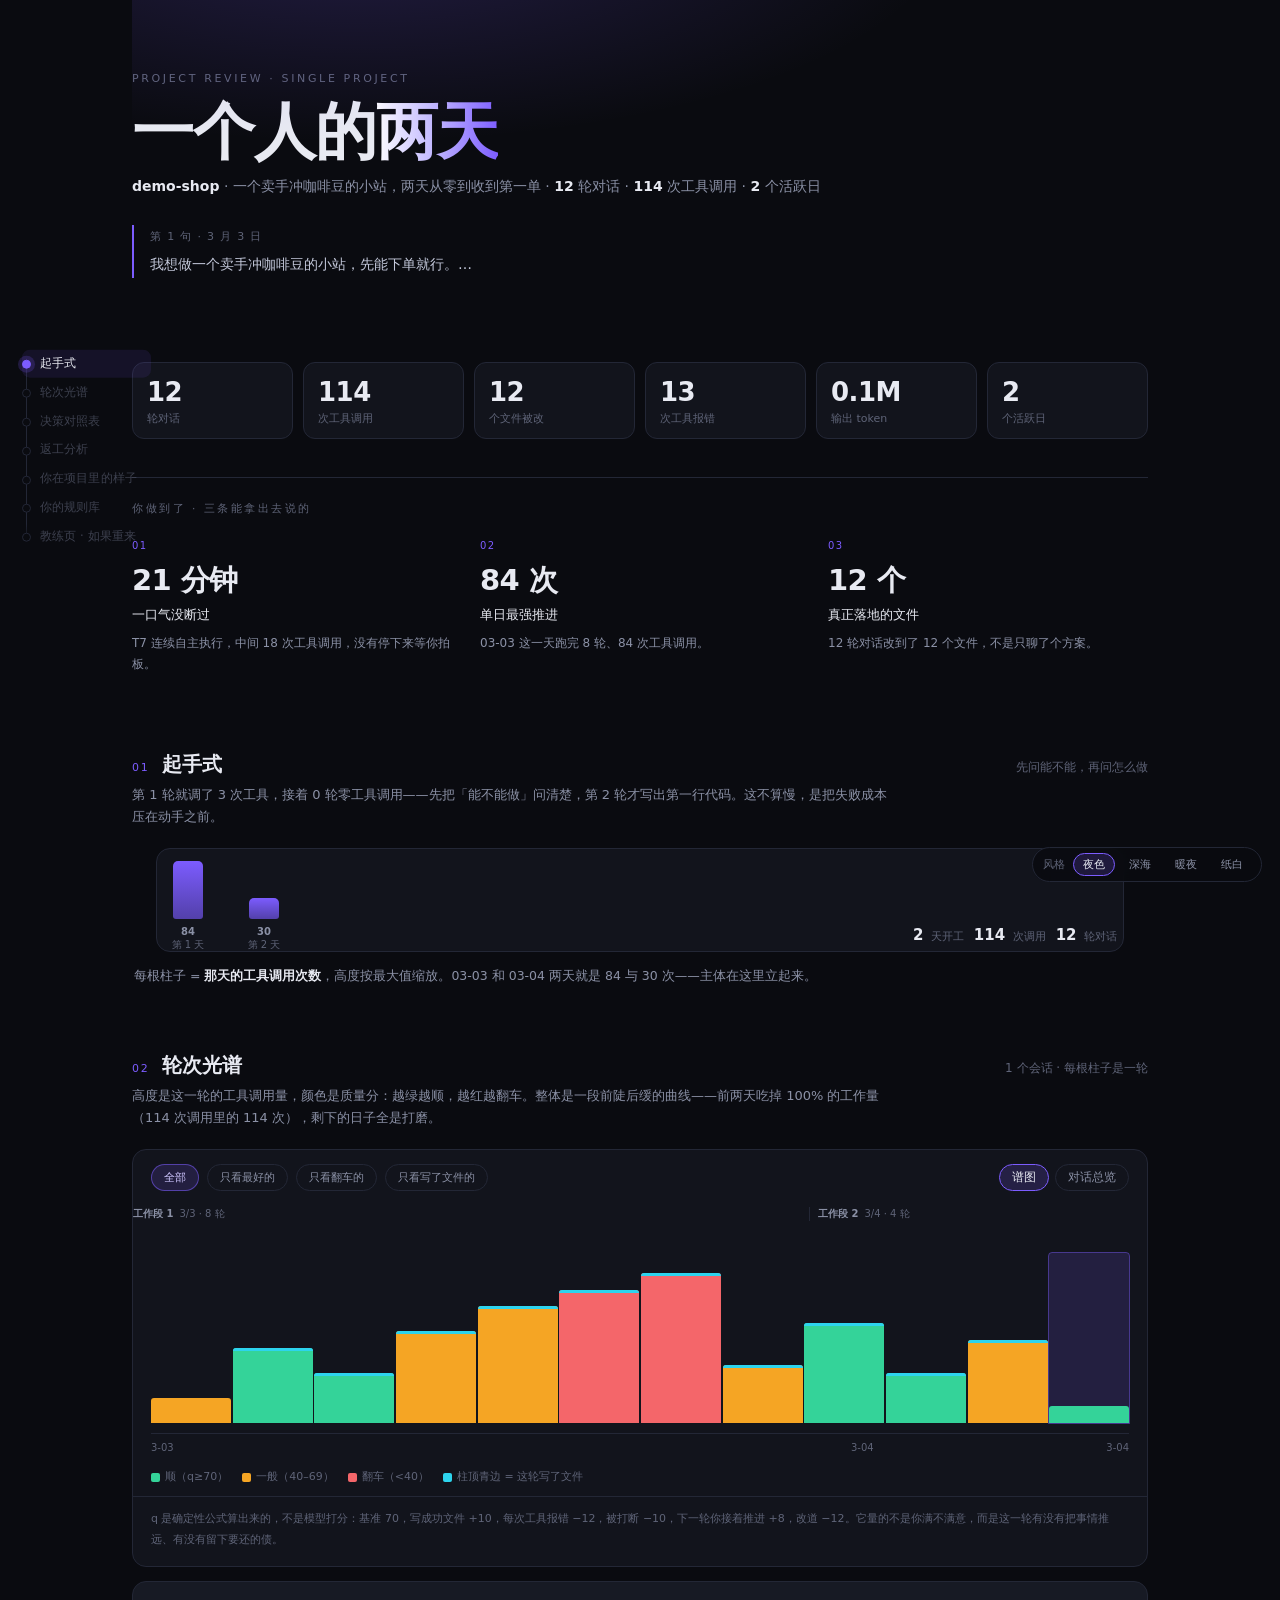
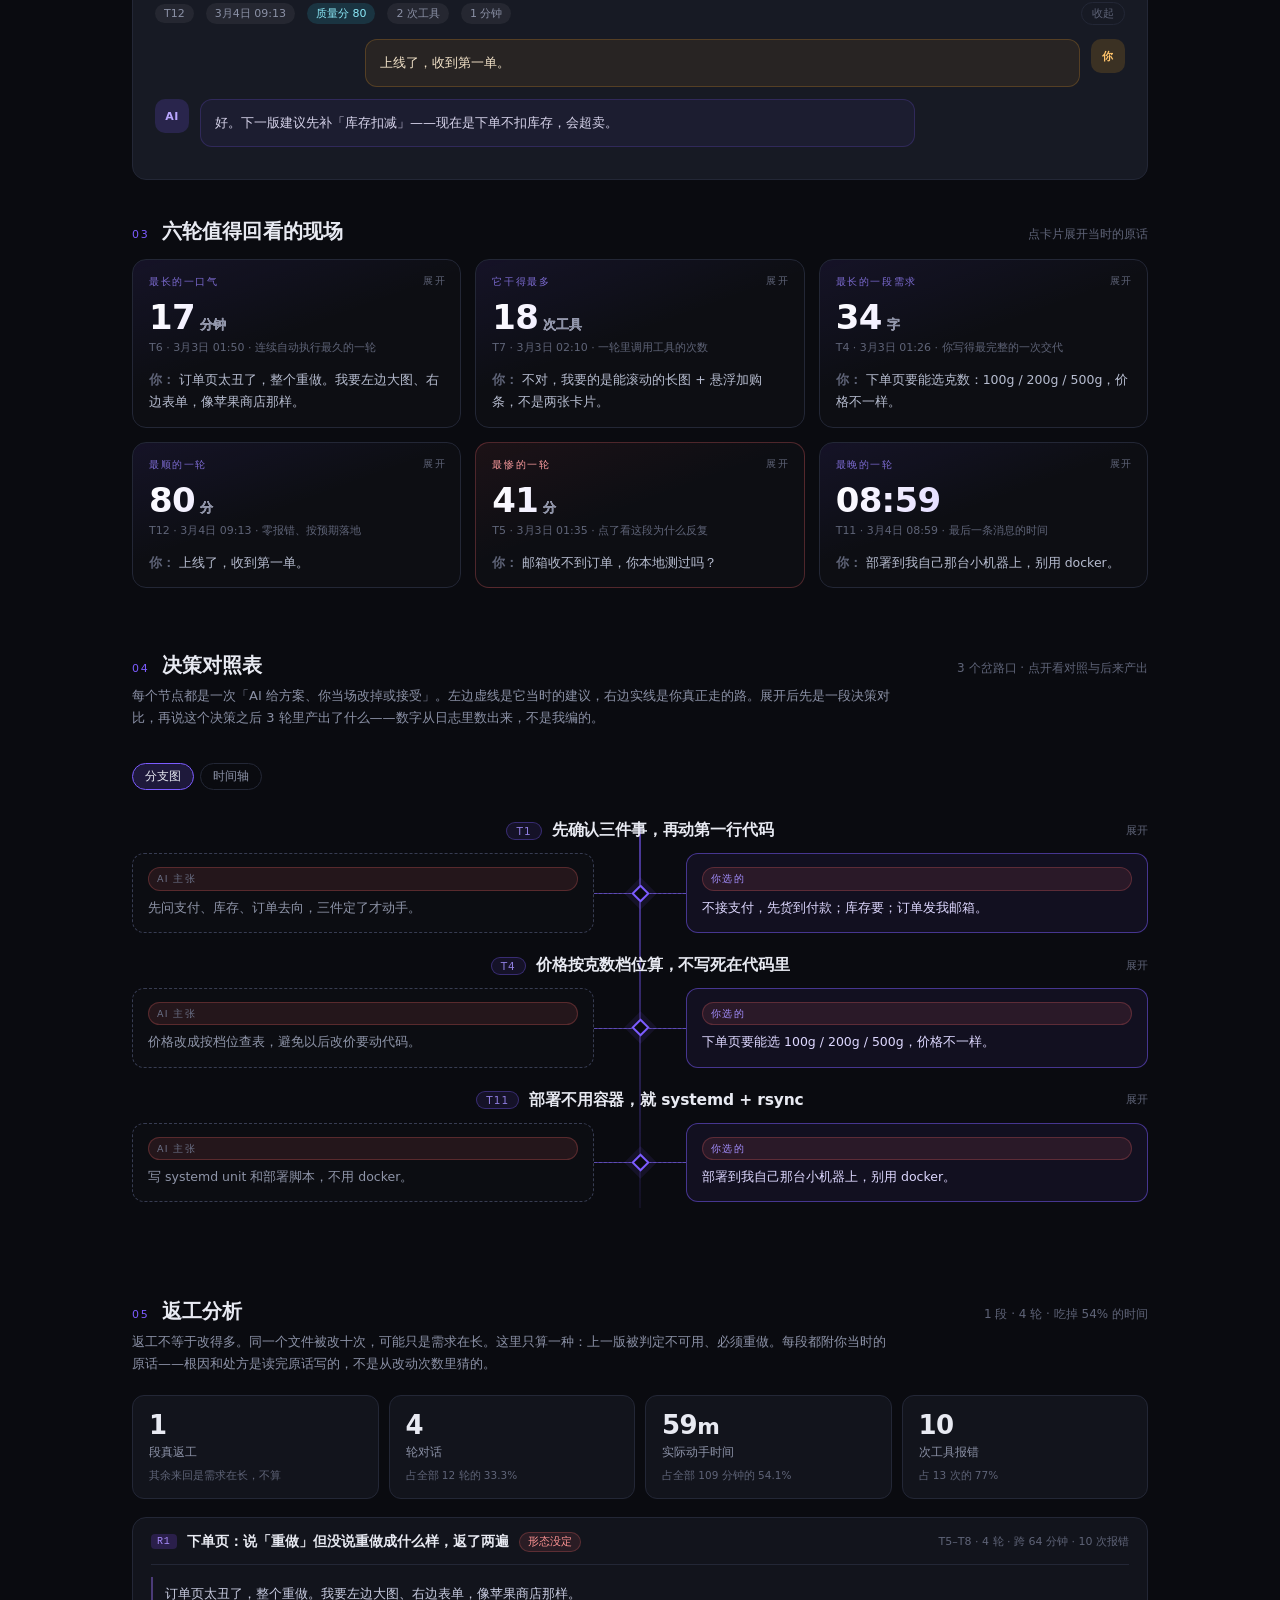
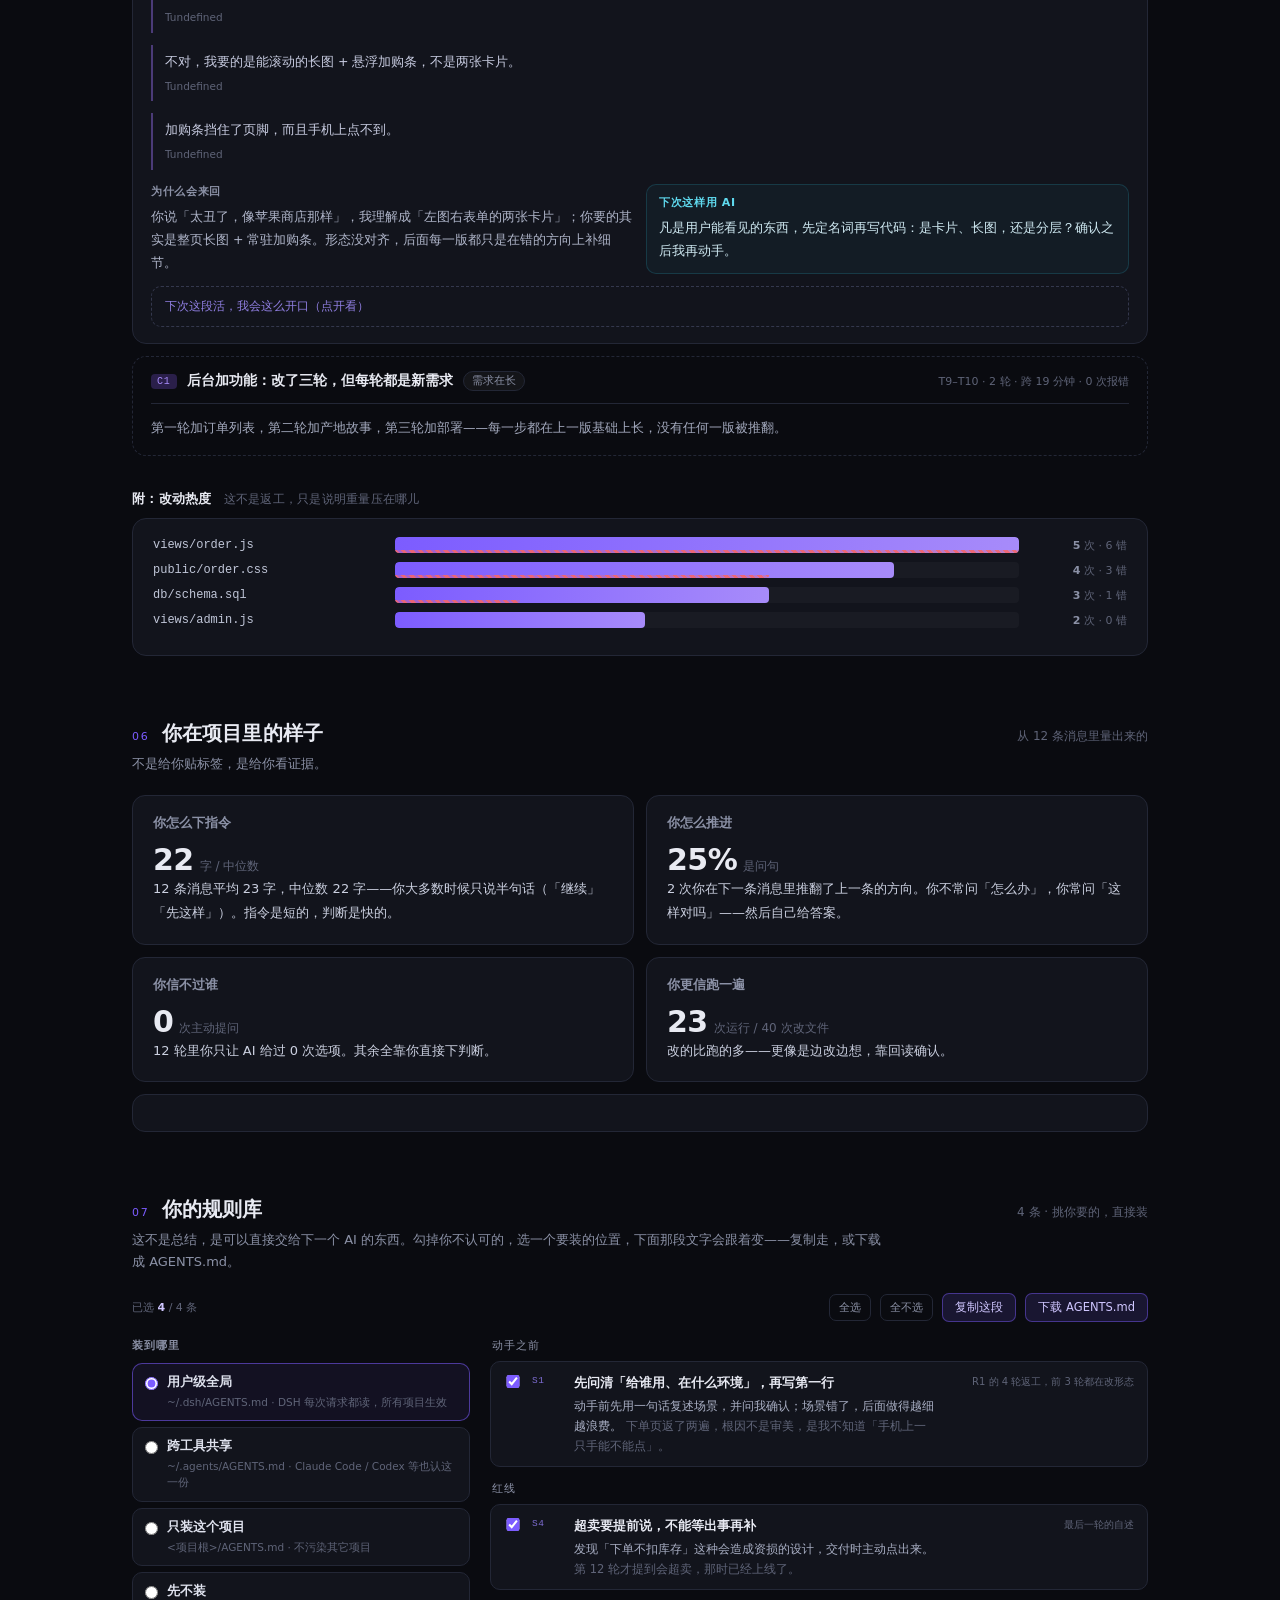
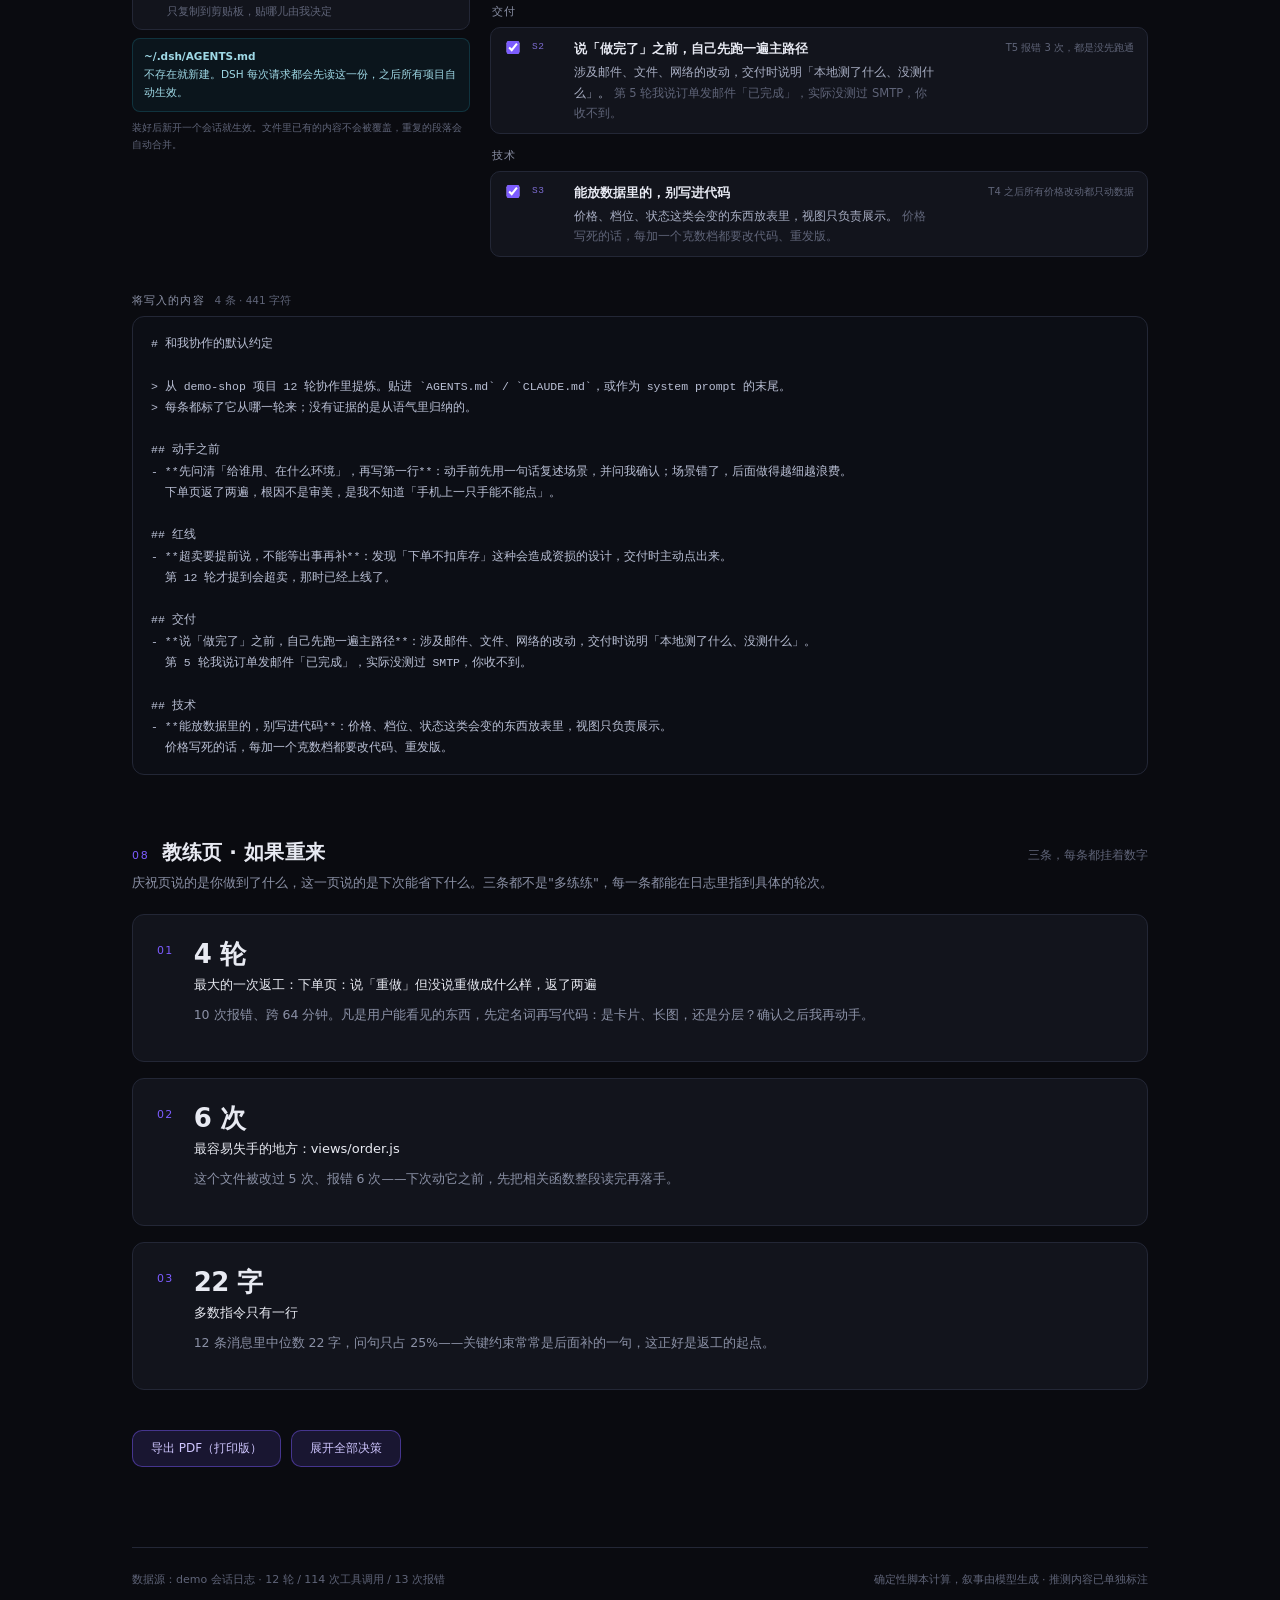
==== commit 334c7c7b: "示例页不挂跨项目档案链接（Pages 上没有那个文件）" ====
--- a/docs/index.html
+++ b/docs/index.html
@@ -715,7 +715,7 @@
 </section>
 
 <section id="s8">
-  <div class="h2"><span class="idx">08</span><h2>教练页 · 如果再来一次</h2><span class="note">三条，每条都挂着数字</span></div>
+  <div class="h2"><span class="idx">08</span><h2>教练页 · 如果重来</h2><span class="note">三条，每条都挂着数字</span></div>
   <p class="lede">庆祝页说的是你做到了什么，这一页说的是下次能省下什么。三条都不是"多练练"，每一条都能在日志里指到具体的轮次。</p>
   <div class="coach">
     <div class="co"><span class="cn">01</span>
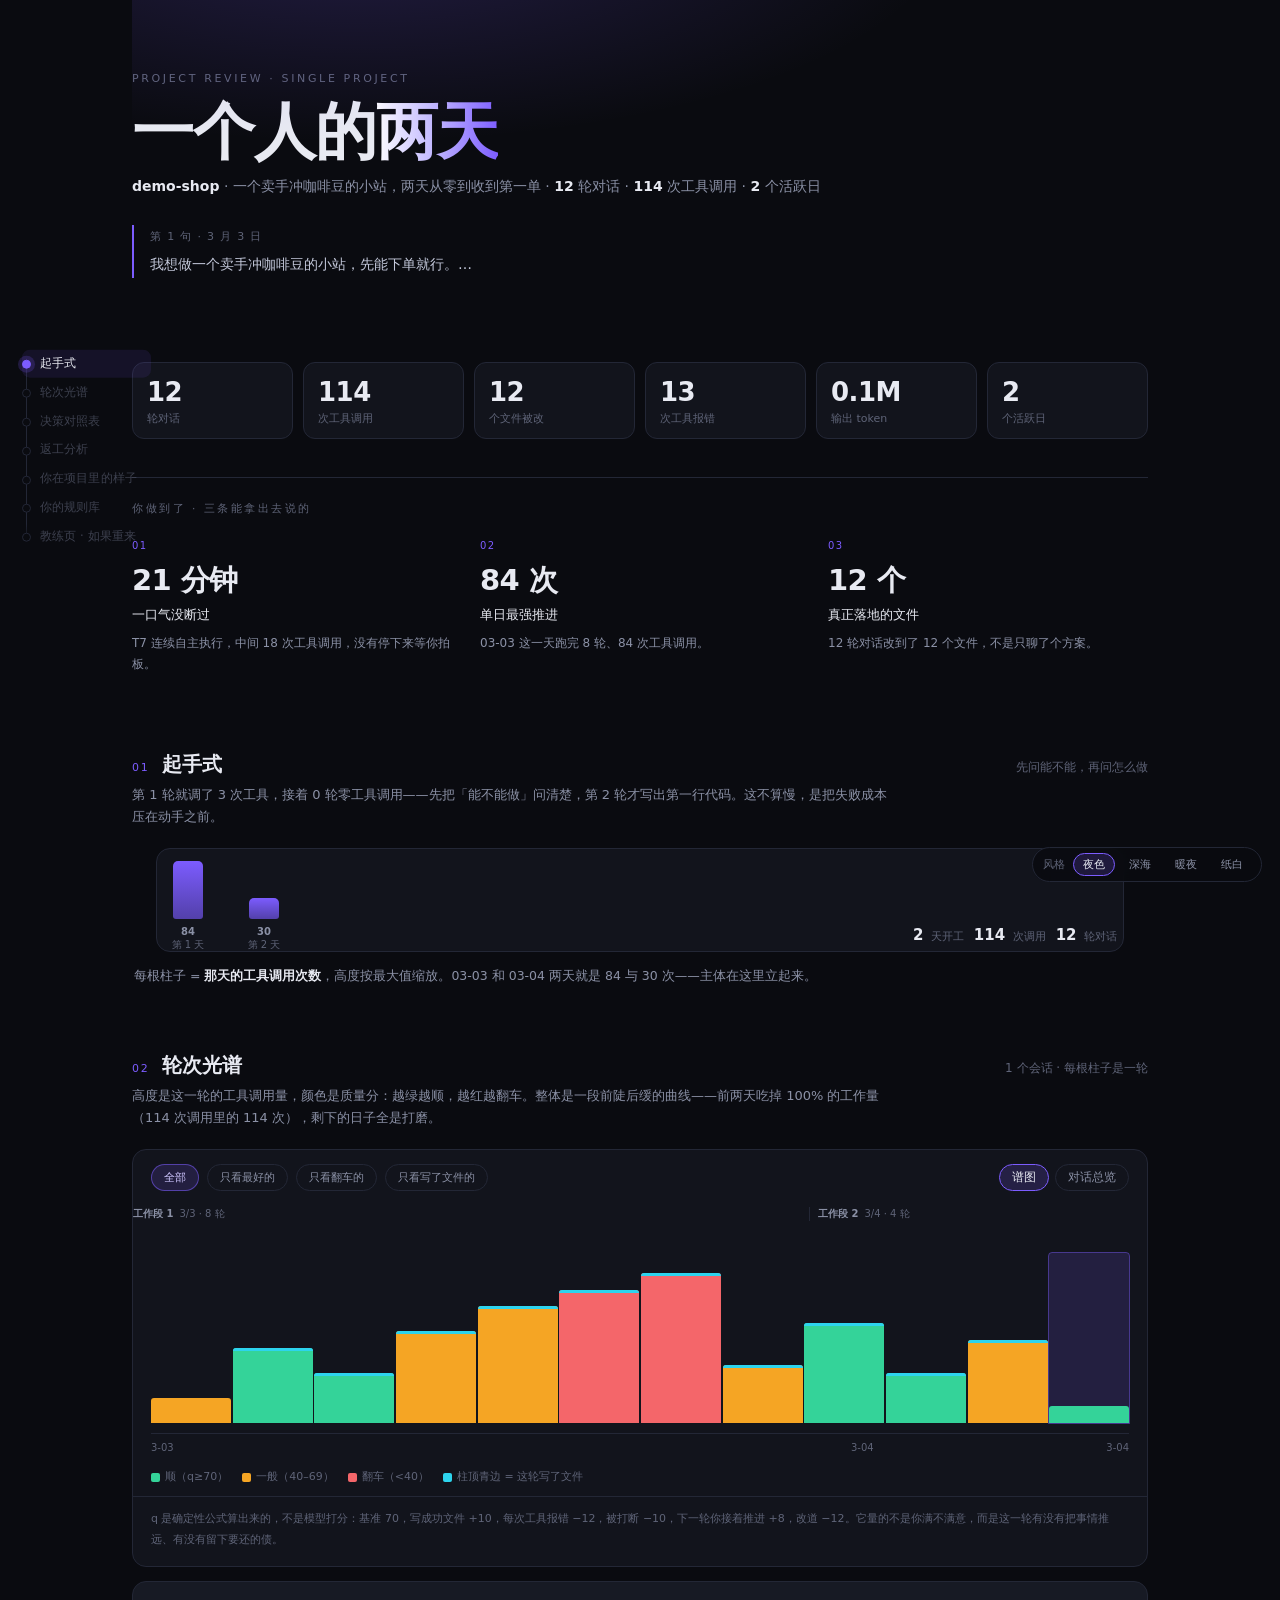
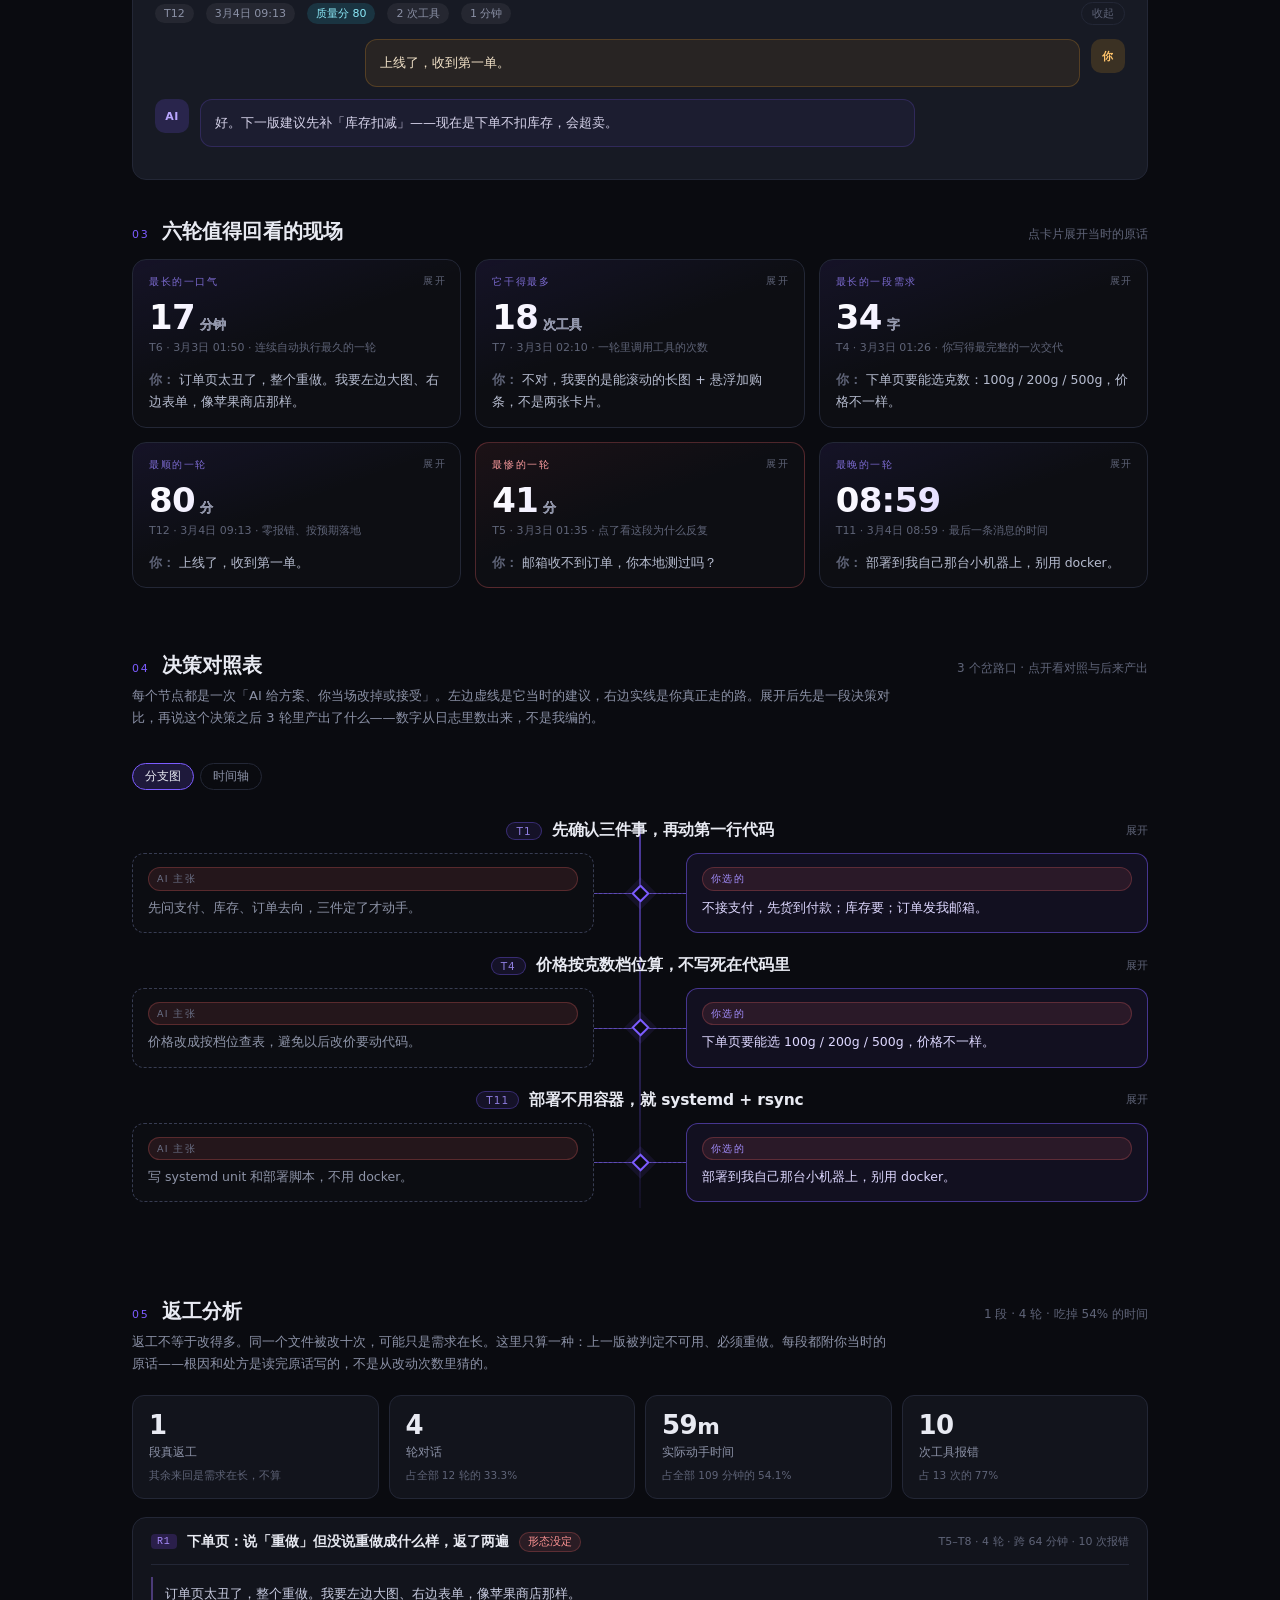
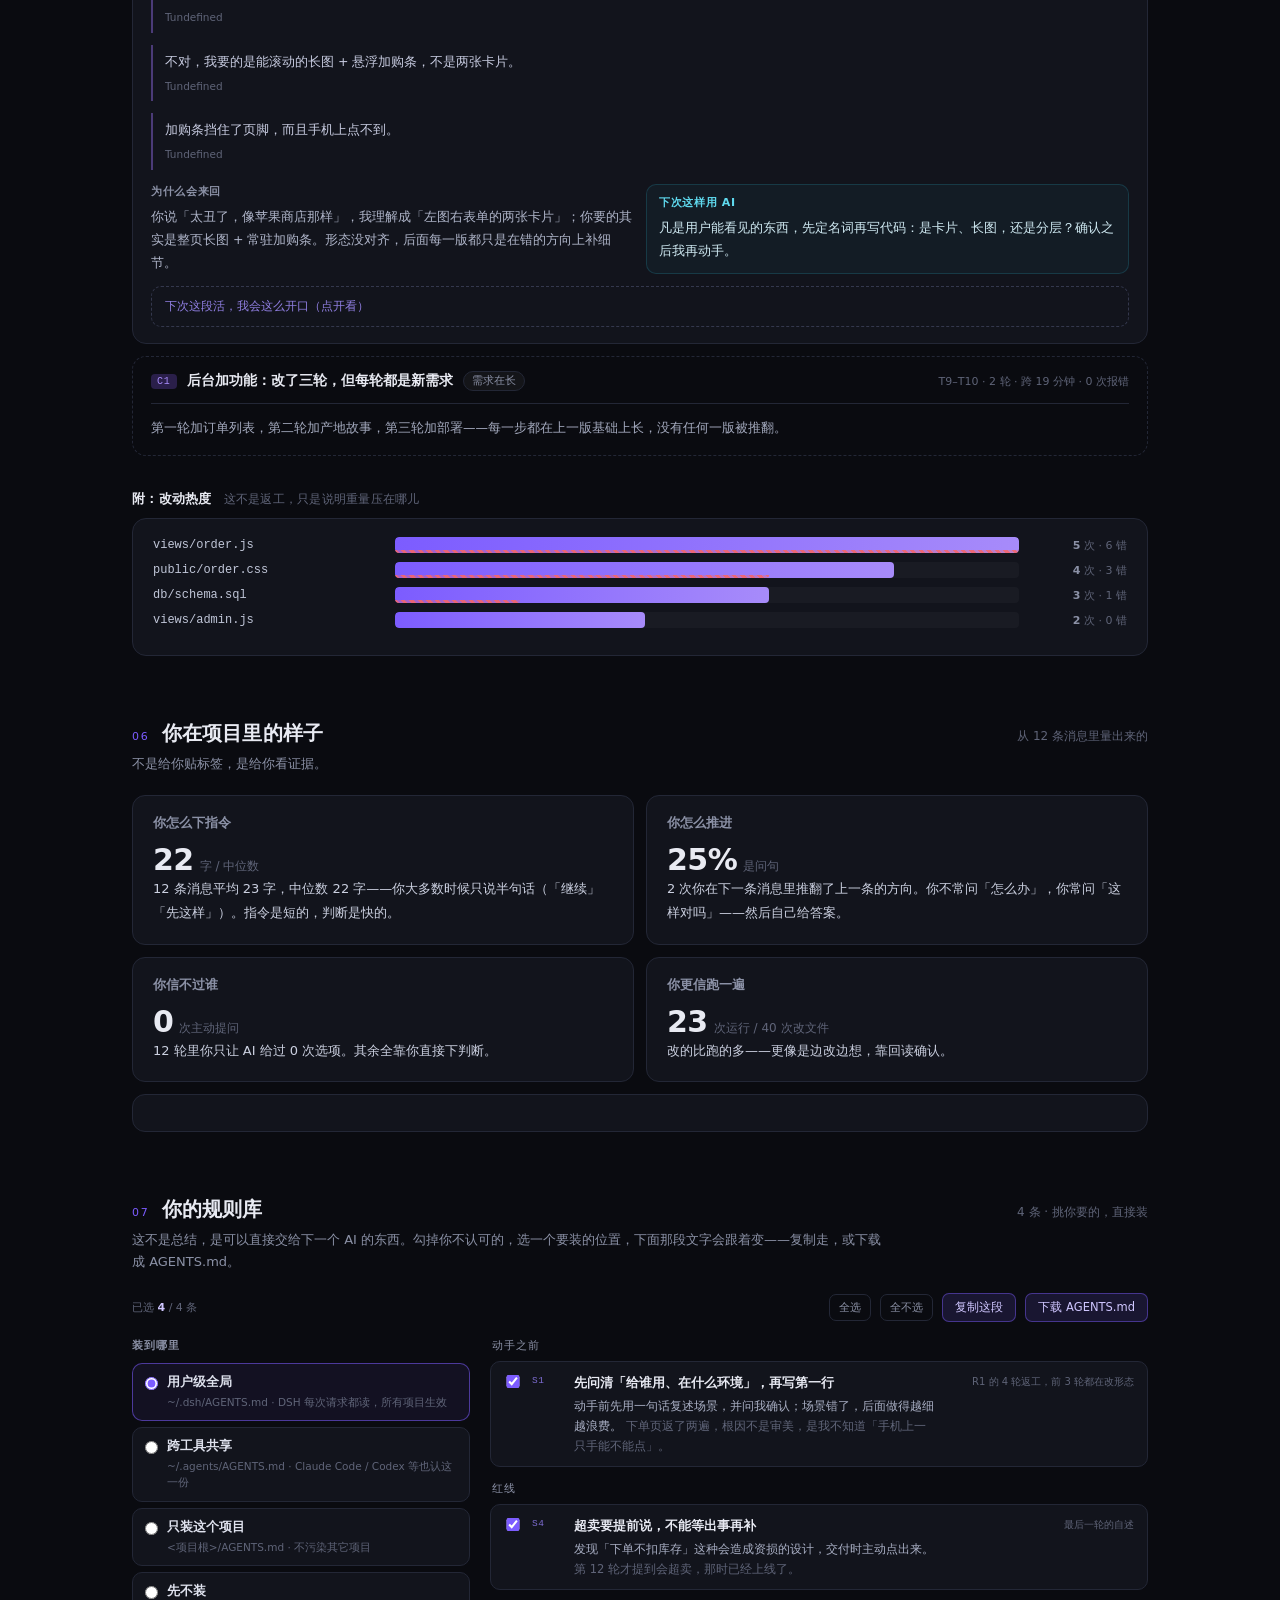
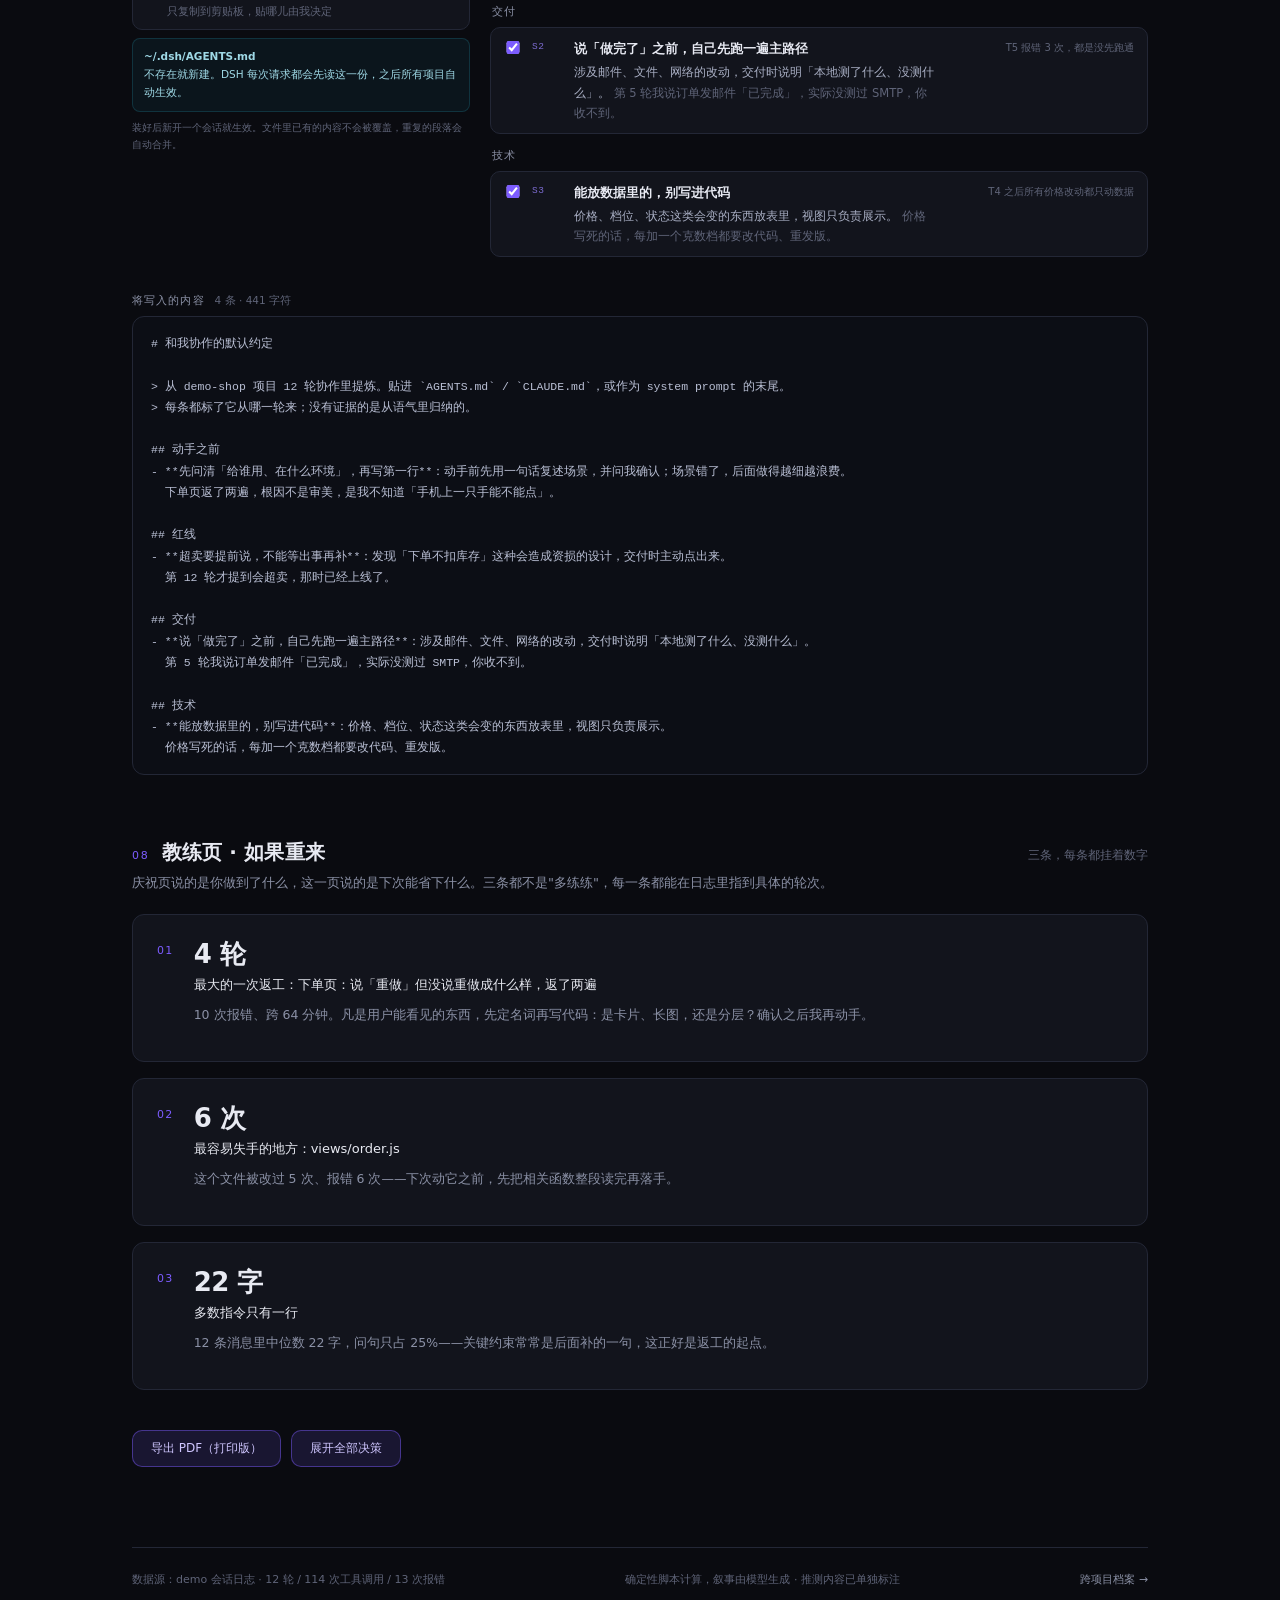
==== commit ca8e9cc6: "示例报告挪到 docs/，走 GitHub Pages" ====
--- a/docs/index.html
+++ b/docs/index.html
@@ -735,7 +735,7 @@
 <footer>
   <span>数据源：demo 会话日志 · 12 轮 / 114 次工具调用 / 13 次报错</span>
   <span class="sp">确定性脚本计算，叙事由模型生成 · 推测内容已单独标注</span>
-  
+  <a class="xlink" href="archive.html">跨项目档案 →</a>
 </footer>
 
 </div>
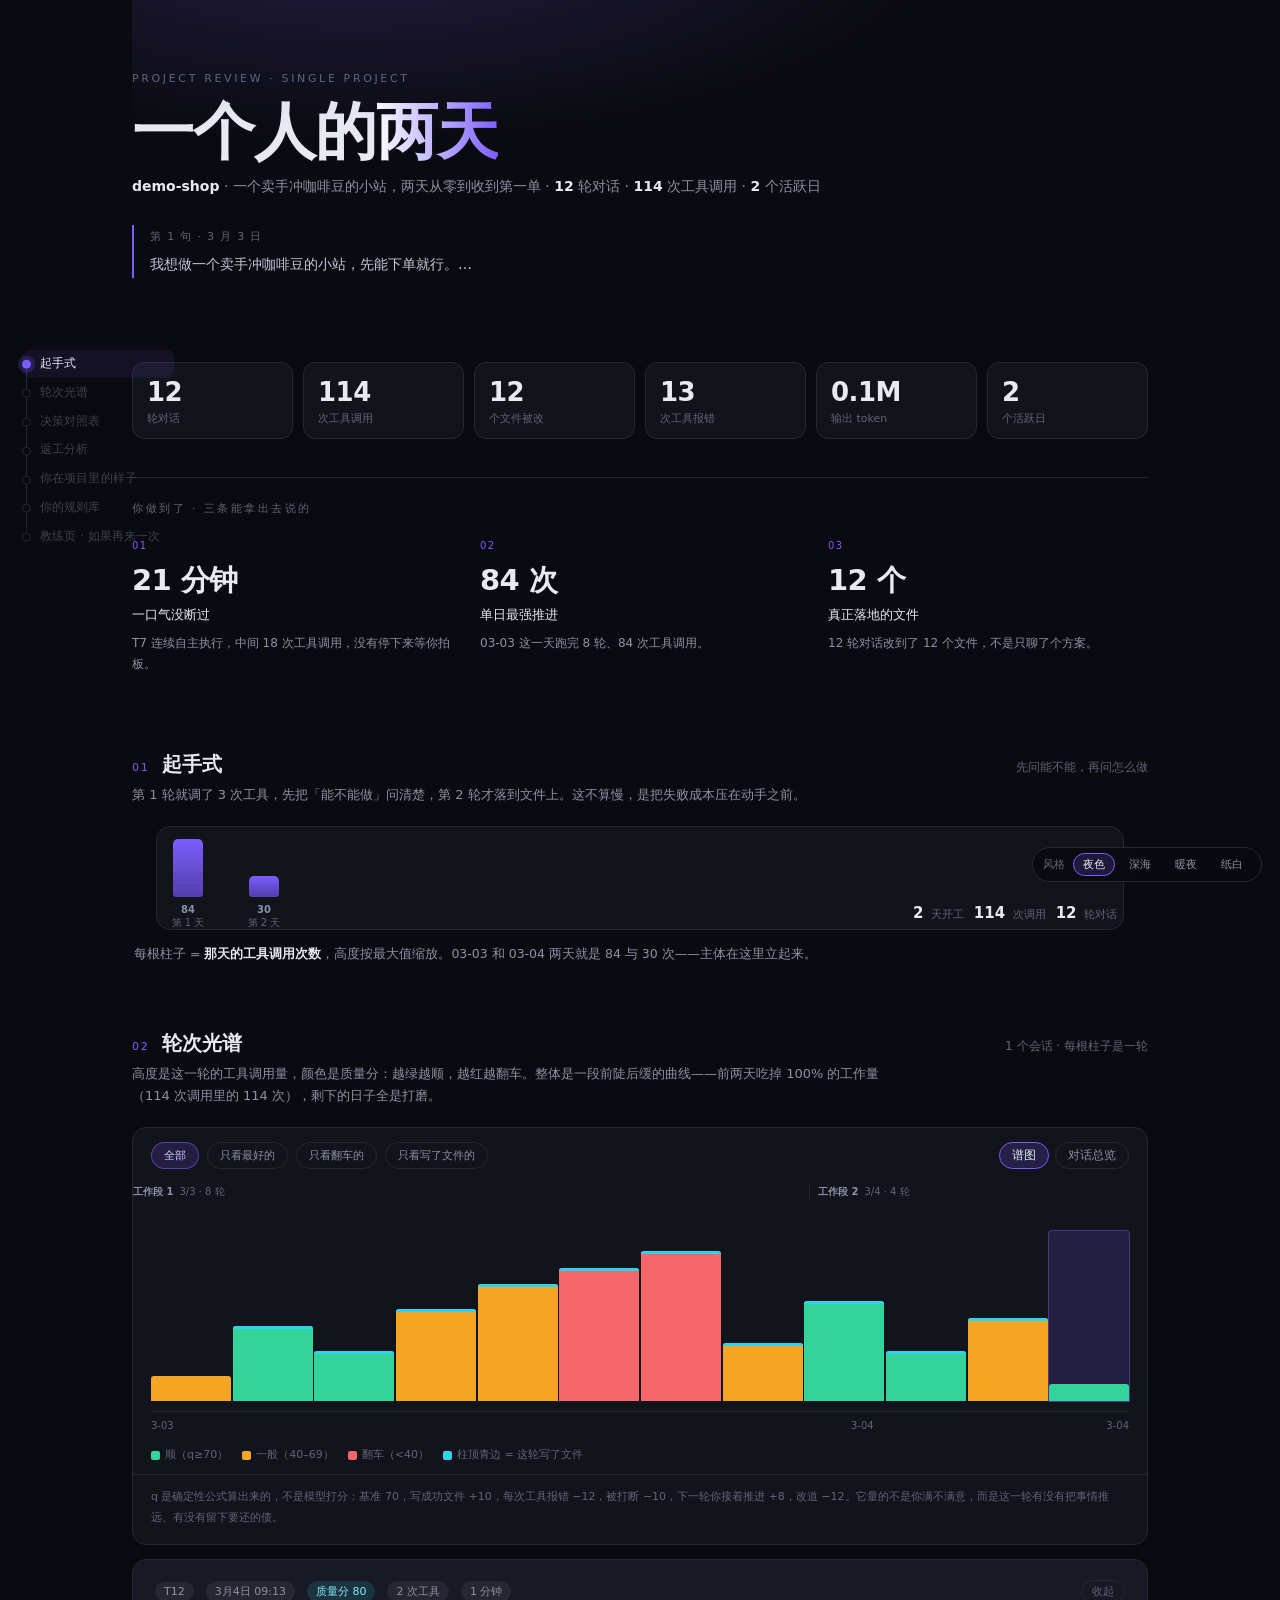
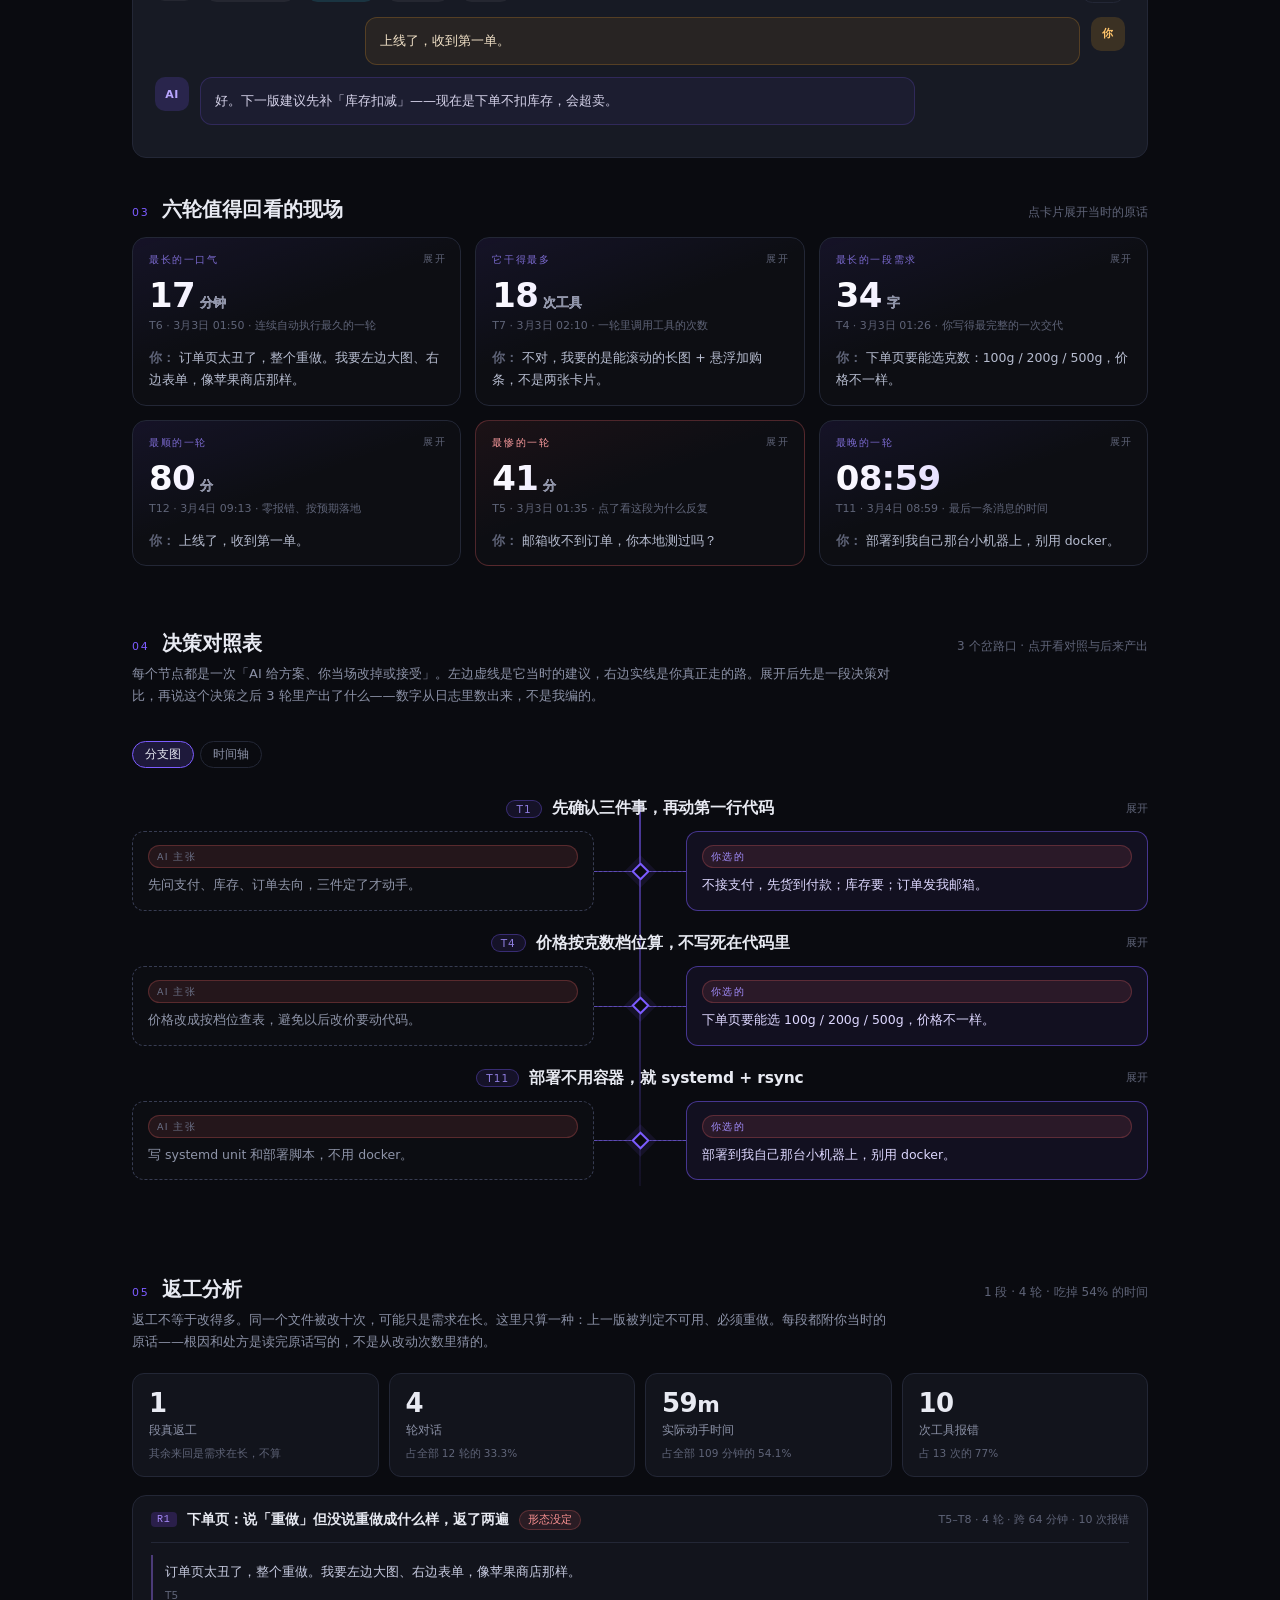
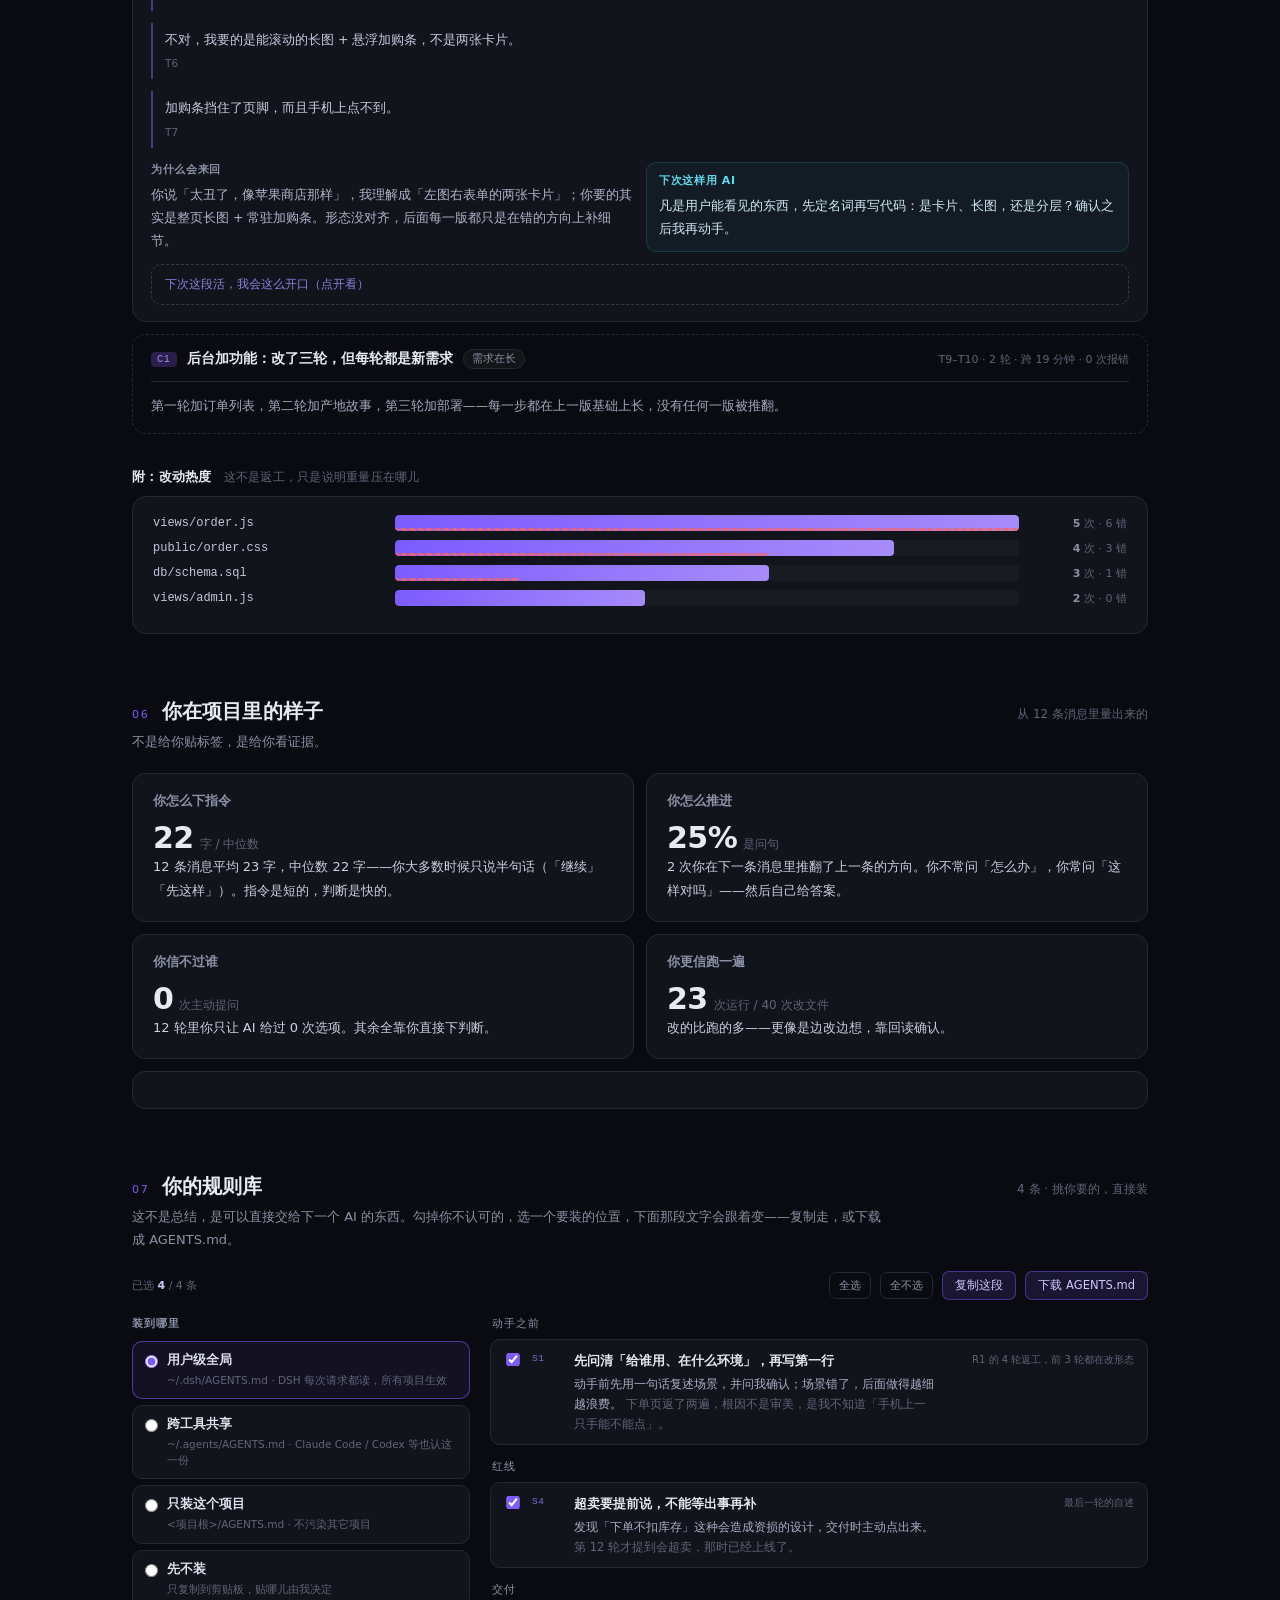
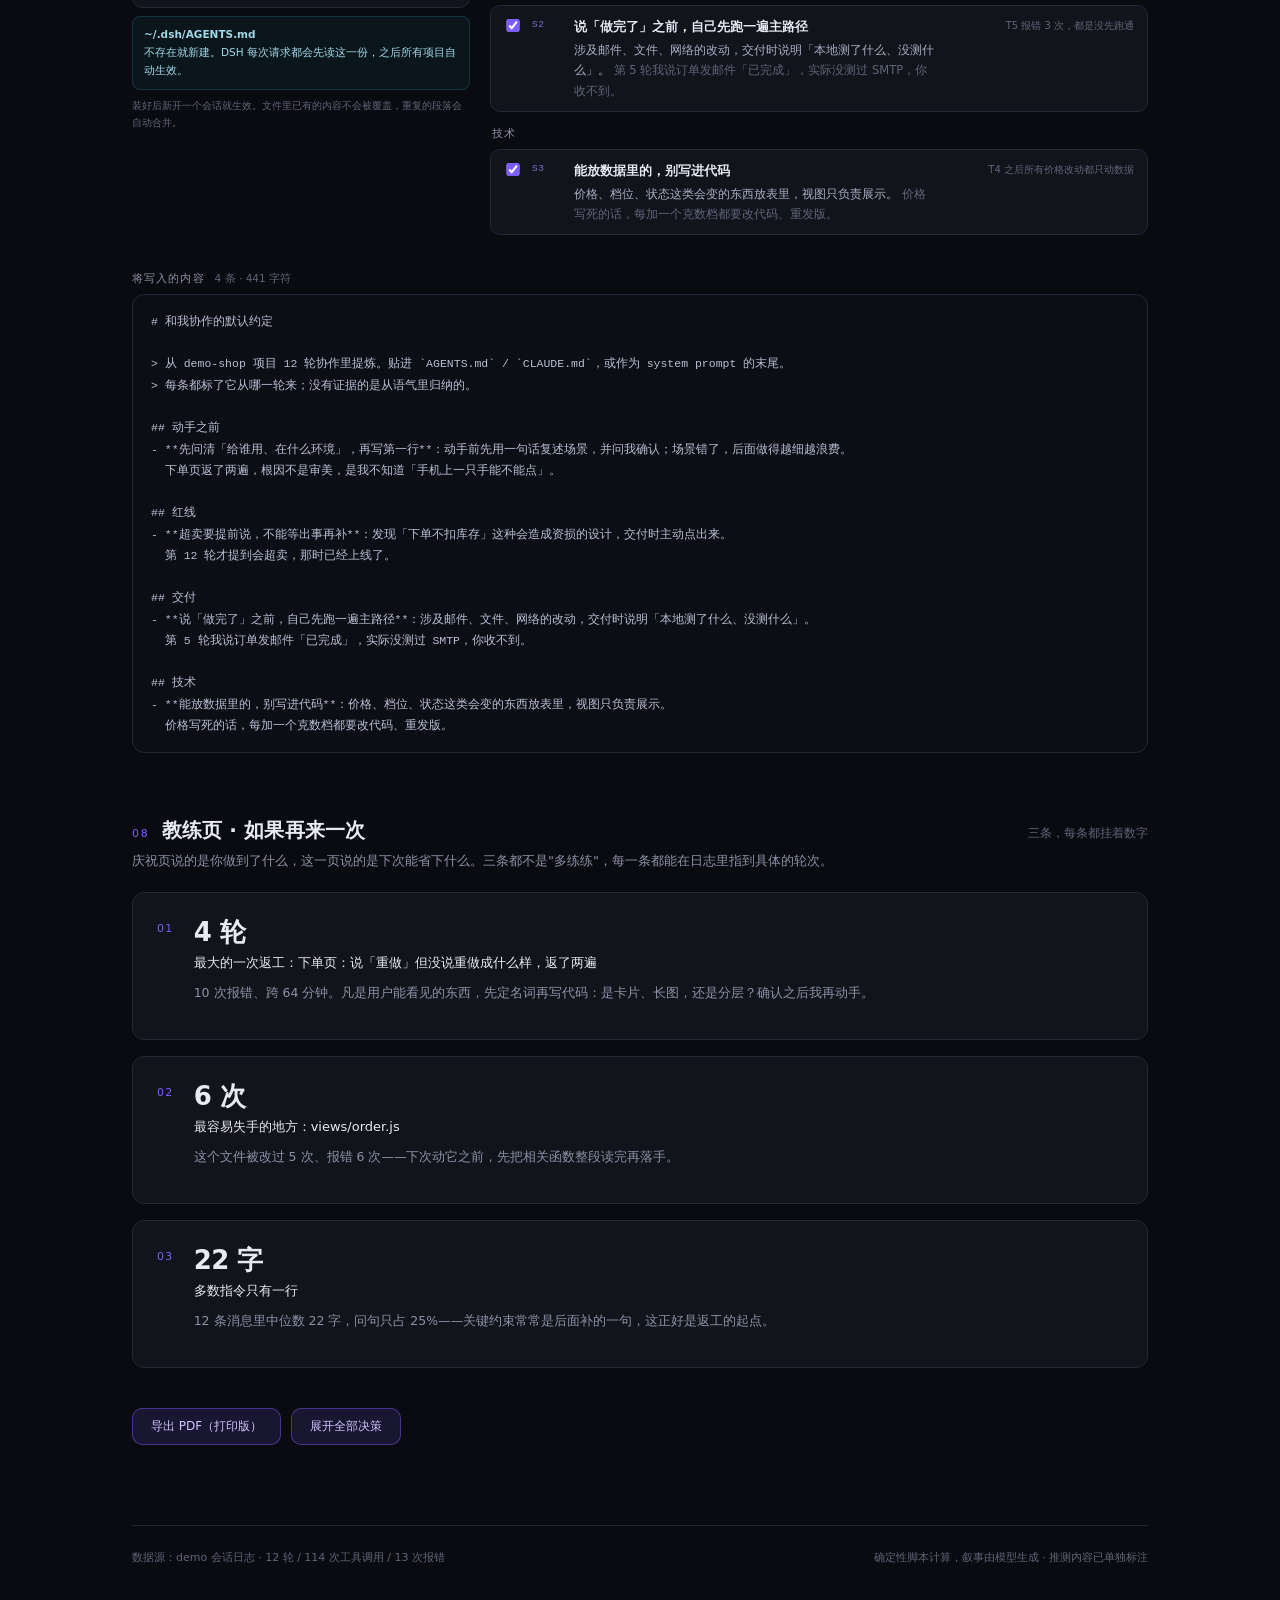
==== commit 583806d4: "修引用轮号解析（Tundefined）与「0 轮零工具」的文案" ====
--- a/docs/index.html
+++ b/docs/index.html
@@ -576,7 +576,7 @@
 
 <section id="s2">
   <div class="h2"><span class="idx">01</span><h2>起手式</h2><span class="note">先问能不能，再问怎么做</span></div>
-  <p class="lede">第 1 轮就调了 3 次工具，接着 0 轮零工具调用——先把「能不能做」问清楚，第 2 轮才写出第一行代码。这不算慢，是把失败成本压在动手之前。</p>
+  <p class="lede">第 1 轮就调了 3 次工具，先把「能不能做」问清楚，第 2 轮才落到文件上。这不算慢，是把失败成本压在动手之前。</p>
   <div class="card days" id="days"></div>
   <p class="days-note">每根柱子 = <b>那天的工具调用次数</b>，高度按最大值缩放。03-03 和 03-04 两天就是 84 与 30 次——主体在这里立起来。</p>
 </section>
@@ -639,7 +639,7 @@
   <div class="rw ">
     <div class="rw-h"><span class="rw-id">R1</span><b>下单页：说「重做」但没说重做成什么样，返了两遍</b>
       <span class="tag">形态没定</span><span class="rw-meta">T5–T8 · 4 轮 · 跨 64 分钟 · 10 次报错</span></div>
-    <blockquote class="rw-q">订单页太丑了，整个重做。我要左边大图、右边表单，像苹果商店那样。<span>Tundefined</span></blockquote><blockquote class="rw-q">不对，我要的是能滚动的长图 + 悬浮加购条，不是两张卡片。<span>Tundefined</span></blockquote><blockquote class="rw-q">加购条挡住了页脚，而且手机上点不到。<span>Tundefined</span></blockquote>
+    <blockquote class="rw-q">订单页太丑了，整个重做。我要左边大图、右边表单，像苹果商店那样。<span>T5</span></blockquote><blockquote class="rw-q">不对，我要的是能滚动的长图 + 悬浮加购条，不是两张卡片。<span>T6</span></blockquote><blockquote class="rw-q">加购条挡住了页脚，而且手机上点不到。<span>T7</span></blockquote>
     <div class="rw-2">
           <div><h5>为什么会来回</h5><p>你说「太丑了，像苹果商店那样」，我理解成「左图右表单的两张卡片」；你要的其实是整页长图 + 常驻加购条。形态没对齐，后面每一版都只是在错的方向上补细节。</p></div>
           <div class="fix"><h5>下次这样用 AI</h5><p>凡是用户能看见的东西，先定名词再写代码：是卡片、长图，还是分层？确认之后我再动手。</p></div>
@@ -715,7 +715,7 @@
 </section>
 
 <section id="s8">
-  <div class="h2"><span class="idx">08</span><h2>教练页 · 如果重来</h2><span class="note">三条，每条都挂着数字</span></div>
+  <div class="h2"><span class="idx">08</span><h2>教练页 · 如果再来一次</h2><span class="note">三条，每条都挂着数字</span></div>
   <p class="lede">庆祝页说的是你做到了什么，这一页说的是下次能省下什么。三条都不是"多练练"，每一条都能在日志里指到具体的轮次。</p>
   <div class="coach">
     <div class="co"><span class="cn">01</span>
@@ -735,14 +735,14 @@
 <footer>
   <span>数据源：demo 会话日志 · 12 轮 / 114 次工具调用 / 13 次报错</span>
   <span class="sp">确定性脚本计算，叙事由模型生成 · 推测内容已单独标注</span>
-  <a class="xlink" href="archive.html">跨项目档案 →</a>
+  
 </footer>
 
 </div>
 
 <div class="themes" id="themes"></div>
 
-<script id="data" type="application/gzip+base64">H4sIAAAAAAACCr1aaXMaSZr+KxX11bRcxaGDmNiI3dmJ+TDjjY1uR0zEuDs2MJQtxhLQVchHODRRCAkBAiG50cHhFshCYmQZkEcHN/9lVJlVfNJf2H0zi6IATbfaM7NfJCrJyuN53nzeI3nLLgpBF+t8ywZE/58Ed5B1sh5h0f+VNO8PsBY26A0uCP/XptRlpX6Kkrs4toEin9G7XbRT1M4janYV1VLqx8xtO6HUj9DRX5TWZj93haI1nIa/6tmZUpdRcoe1sNLS03/ueIIkef0+iXXyFlbyL4luQV8+u2xh3a88Y5vRt/g74Q3rZGFz/qBrQYLNB5dEMowVGv3QxvN2CyuIol+EB5uFlYJCQGKdM3PQ5YXgI+95fazTzls5jrOw/qUg65ybJp/dLve88DXrtM1y3LDhD6yTW4aRXGLwsXdRYJ38zIzVwXFWvZfg8wzbp3nHtJ22P/MuCPry3P7FgMsdpNumo70BRN+y80uLLt8jQZJczwVjL0HXwuPh3lwvn/9e8LFOq83CLgoer8tHH60WdtH1mny22S3s90uCBDN87Qp6/ayTm7I6LKzP+3w+OGixsKLg8YqCOyixTuuyhfW43kis88lbFjC3ctbprzjbV5yNNfCctVsGKM8uW8b62Yf9bJzRz778HVnXf7re0PeHfD95y3oH7HIcx7MW9pnoXySGEPTrmx/umyB+F9oTSL8A2/AtLSxYWNHvh909+Q6WAav7tX/JFyS0B15J8xRFweMNUgBFweVhnVbOwr4SvUHgcNbCPheFAOvkpy3sK+Hp/0iCS3TPs07esWws78lb1keW7fu93+1aoKYM/[base64]/UlEr5yYy+isfUO1cqcdQu6AVy7ftrHYeQZ+2DLiND5REOifa2kSpGursoLUS84BBsSRK1SjdSv1IqZ/2i5f994ejiLOepw8l97yw6JqSvl+ABQQCU3+S2F/[base64]/WkUpdx4doEN/2Gwo0T+jC4+EHpJNXKHgAb6qG1pNIqoa1NnG4orWuQoHhZaX1QCyHghnTG6a5WLPfXE3eC7xc9gkjRX/A+fRgQvW7hC0zdZtfBdwzBd9wPfJtjHHxTdMJzBH47r8NvG8Jvvwt+qho4faXUkyhao3oAMHcKOH+G8jV8uaH11tHW3m37YIA0/lzElxs38oq6WUP5slYsUUvWLmvMN48e/zcDDiO13ZcBVNS4QvkyHUxNl1FonfbRrreVutwPJcdgBlQXXd4FinFQkIL0ET59AdD8QFOmh0BP3w9ox4SH5WeGQPMEaNvAzu1DoO+WFYJsv3iJjk6V+rbSjBAxuABFXU+iUPZGXsHRbbDI62Ot20BHJyjXvZFDKPVXrdvQimVKDAqntI0G/jGPdiKouddf+TB6CmCwSMY4VageRufybTuLro9RrguDDUZST1fReUpbP4UjUI/DK4UIShV+zuwDS08XvG69xS39ctMf6M7MkJGZ+zBivSvm4YeM2CgjnM6IKZSf/TsuF1UbwAKBXc2u4v2qFu7gVhbFy2p2tb/TQ7ku84DBK2f4soLiBe3iE35fpPEH3q9CftIuoGRRja2bKMCbZbXXIpDKaixKQiAiSjsX4DzJqMBkc6cfLoOMvS+ier3/l5Yxw7+aAuucTsHskILZ+1Fg48cpmDUYcBACHNYJ6Z8Z4s8b+Bu7xYmi0kkpzQh4gdXsbTuhyQmlnsaxDZxvKvW4utKg8mR2rsbb6QYjuZ4JX7lEwcWgyBqcluv3oPdkOK1YYgIuj8frA/ehnrSA3I9VnIj13wGncNCiNcZuD7weg/0fRZmf1VGeG6I897Mo2x9zs047N6Hx/[base64]/Y4XGCnoF98Mg0adnVRVbe9q3W1ooWhXj3F4DRzB+Y561LwTZ48Q1P3tLzXwgYzw5vSVvyewExE7P0xgZ6iSzE5KOXdnFBMuq53PUCKKboNDuz6H5CdVQ7UUzjdRBvwbQBL9qKbLjMfvfiGIZtMGh0lCcemNFBQWPcySzxtkHjC0lY6urWZx/uy2HRWlNz4384ARBVJVoEYOCWm6jCoNlCmP50ZCYMH/5iGUoKYkQXzpdQuwY9pK/01J87/YqG0D7E1pK2+9D/ZzTt42EdkM3SiBfnbSqK131Q5AnZs9PZoZrc+ZAS51buQVpb5BPSJqNbVKBSoJxRIIDslrcewDWk/dyMm/yem/yWkaWhInS3PPJHQgPQHudla7WkPJ3X8o8+c5qOx4BLd3WFVyBU3oOXlTBfSu4kaCFiXonrVigqYSZNvfeD36W/29Ck3sIZobq3hsttDWNrEfU60jphc66Obc836vW7izRvCzBYLJ0oD7GSjJRkkvHbRldF2CwY6yKBlX2lmoApDjgEp7dCpUbeDNEmVFkxOoEsaFBs6fQQ7WzmqHcKYM3+x+9jsvVNVYr++ZILK0ykWMKiAKL2nVlZgEC+Y7CrbdXG6mydxdaRyEApEM/tRCeT11668nzJCPJYJ6VndQog7vp7PACcjHs1Pm/lkphbqXgfhuaxO/L+EdiPuhy1kRQvJ4Ae/qW0OpU1gMMSJaIoAD9bmoHta0kwjKdUeWNwD5mcsdNDC23wdj3mzRVNjM0gWWUDs3ZPABQ8RuxJ4jmVGVRO8SowKpa+GIzBqAfrlSEzTpKvFuAxejkHn2MihVY/jfQtyHPu1DDD8YRTsO9Q/fo6NdtBXGmzHGxnGP/uOn8OPvMtLvLOy8PygFaCX4LVEa1jkZkUMZmEbAgyuDaQBf7z4RSRovmO4YbKYXxutpem+b6UbC1HsiXNK7W4fdidK5pBeD2nZQXPK9oIopCq/84guoartdxHkMautfg624groT0w3IQXyX/jBtfpgxP8yCP/O5FkcOEZQgqxc3cmKQ8SaVTgR/LmrVC9oChbKWrDSiuHANaUAvTc7LUT+UBJpcz8EEOodYDuHPRVTJApeuJYlM0inQsc359d9JlpM07lW3ItrJBxzdIkHvSHqsZldHk7vkbTsHU5A8Ea1docqPeL9qzuigWDqRxQ0XW230O1s0UOu/PyRRILjCfrgDR3+/ivLlfjoDBrzbQFvbYMDFktqKaPGVgY97DbtfL+L9qpou4+i1Fu6o+Q3tJERWm9dKPb1yXMmiraRWTYJzimQG5a0szKJvJ2RkoVpvH9qjEXS+cts+0D1cYwMUy1Rzp2v4fskf1C0kKLwO/j+VNUYEzEFETZ/9X5LCj0w3bZ7uyzPWkTFniKwERP9iIDjmYyhmOo3Rjyb2Eij3IxCSywG0e5X+4f5tO/utj59iALIfQijXJfuR0XkKp7uokjDYNZsphea2ffCtzzrF0B2htRJKfQDoCB399QQgSRLkoYWQagW1cALgwbc+2xRDi0i37eiv7FYu8Pq2HcN7V3CS3iXoYFjehPO8+Y68YZ9i4LCNkn0jJ3FinZKn7mTgSucoO5w411Vj6+johAwAx5aYKEh/LqdT2SmMGergbs1hmbbMWGZBi2hxO+DyPYI722m7hYVb1JcCeXTMmZSVaKXb7wuKLilILnlBDX8NaqgrmpFSo/iBFu7QCg+RqpjWqZAVRXA1pXUq/XAHCNit9fMyPl8xVIw+wqHf6d2hsnNmLeU5ENOB0OmxZocY82guD181E/SrsZSSvBWjX1EfTAM6KkT4UwmEKF82ilbooKkWZaUe7+/0aCSC8zGl1VI6O7SDdviR1rlGAZ+z8BxF22pCm58zeyLzvbsQ8Ep+j54oD659Leyi17dElGaUGAsrzbtEQb/QttmmbHrLI6O/fYrX236jvzYzs7xsYcWlBbNv+wbYfC76lwLkXIPlgOjFkqMBP4Tu9bUbOUHvJdV0GaQL4k7wUupmFR2GqT+hWmskAiyd0RgcsvG1qJqGeh9KlbTqe3SU1Ho1lG/iTJWWyWGygXlDNE++6qczui8jjgNu6Lp72lUcXMNVHF+eahd6jeDV/JsRNTE5T1KFaaBcgYoeqhTV7iY07ldxdBvitYNSP/[base64]/OrZGeOA7YNHql4YWdhgdlJdqyRI0EHMpvJjP7NGB9R69GpEv34Z3MmYEH/sYHC81E9nGBtDcoiEri+fixSDvpz9aaBtJqBxXMb5qhnocAenuzT9oE6AhuIoktF6OSO31WGlOQ/[base64]/qz2koZtRwTdDgvo61N6nBg6vVTrVebRIm3kpiG/BTpkYdmUAFXcJ5ovAd+K8P++eGUR5p/+O+//c1/Pf5matEDXu+5QH5PA9/RzyNfD3+Q9qt+saHmKrjQ+DdTj+Xl/wX6Z2ObvSYAAA==</script>
+<script id="data" type="application/gzip+base64">H4sIAAAAAAACCr1aaXMaSZr+KxX11bRcxaGDmNiI3dmJ+TDjjY1uR0zEuDs2MJQtxhLQVchHODQBQkKAQEhudHC4BbKQGFkG5NHBzX8ZVWZVfdJf2H0zi6IATbfaM7NfJCrJyuN53nzeI3nLLgpBF+t8ywZE/58Ed5B1sh5h0f+VNO8PsBY26A0uCP/XJjdCcuMUpXZxfANFP6N3u2inpJ5HldwqqqeVj9nbTlJuHKGjv8jtTS1/hWJ1nIG/ytmZ3Aih1A5rYaWlp//c8QRJ8vp9EuvkLazkXxLdgr58dtnCul95xjajb/F3whvWycLm/EHXggSbDy6JZBgrNPqhjeftFlYQRb8IDzYLKwWFgMQ6Z+agywvBR97z+linnbdyHGdh/UtB1jk3TT67Xe554WvWaZvluGHDH1gntwwjucTgY++iwDr5mRmrg+Osei/B5xm2T/OOaTttf+ZdEPTluf2LAZc7SLdNR3sDiL5l55cWXb5HgiS5ngvGXoKuhcfDvblePv+94GOdVpuFXRQ8XpePPlot7KLrNflss1vY75cECWb42hX0+lknN2V1WFif9/l8cNBiYUXB4xUFd1BindZlC+txvZFY55O3LGBu5azTX3G2rzgba+A5a7cMUJ5dtoz1sw/72Tijn335O7Ku/3S9oe8P+X7ylvUO2OU4jmct7DPRv0gMIejXNz/cN0H8LrQnkH4BtuFbWliwsKLfD7t78h0sA1b3a/+SL0hoD7yS5imKgscbpACKgsvDOq2chX0leoPA4ayFfS4KAdbJT1vYV8LT/5EEl+ieZ528Y9lY3pO3rI8s2/d7v9u1QE0Z+DPvDWY1ofqY45085+S4KY7j/shaWM+SyDqtho1aLez3rHPaSgyYsDUAV1+cRBqXJEFknSyObePIX1E4d58zidZiaqQrNzZQagfVz9VS8ia0wlpYl5d1smgtppSqavVIbsTl9pXc2rjt5HCmJrf31cs6+uEUVa9uQmH1OCw3UupxGLV+QJ/2oaV6COOlt5V2Vq2Hb0Iraj9LB0HVnNyK4tg2iqZQooLjG0QZUsrqldzJKdkuimbpEvRD8uQ7C+v1BQVRXAoEBQ/[base64]/KhENnwjZkwnZPJuactlEm7AYTdsrE9AQT03cxQUFCsT21VMHJuBLZV1azqHWMYlGlvXrbSeLLNSUCRis3PtEP+PpciezLjTgups2ngY6RaeLYFv0S3t6p41QVna+gRJGeN0b0u6Qggz7t4erlbSeptffJCaKDj8D80iu8kh4ueKUgoGsZg/[base64]/O6/DbhvDb74KfqgbOXMmNFIrVqR4AzN0iLpyhQh1fbqj9dbS1d9s5GCCNP5fw5cZNaEXZrKNCRS2VqSWrl3Xmm0eP/5sBh5He1kIAKmpeoUKFDqZkKii8Tvuo19tyI6SFU2MwA6qLLu8CxTgoSEH6CJ++AGh+oCnTQ6Cn7we0Y8LD8jNDoHkCtG1g5/Yh0HfLCkFWK12io1O5sS23okQMLkBR11MonLsJreDYNljk9bHaa6KjE5Tv3YTCKP1XtddUSxVKDIqk1Y0m/rGAdqKotaetfBg9BTBYNGucKtSIoPPQbSeHro9RvgeDDUZSTlfReVpdP4Uj0EjAK8UoShd/zuwDS08XvG69xS39ctMf6M7MkJGZ+zBivSvm4YeM2CgjnM6IKZSf/TsuF9WawAKBXcmt4v2aGunidg4lKkpuVdvpo3yPecDglTN8WUWJonrxCb8v0fgD79cgP+kUUaqkxNdNFODNitJvE0hDSjxGQiAiSjsX4DzJqMBka0eLVEDG3pdQo6H9pW3M8K+mwDqnUzA7pGD2fhTY+HEKZg0GHIQAh3VC+meG+PMG/sZucbIkd9NyKwpeYDV320mqoaTcyOD4Bi605EZCWWlSeTI7V+PtTJORXM+Er1yi4GJQdA1Oy/V70HsynFoqMwGXx+P1gftQTtpA7scaTsa1d8ApHLRYnbHbA6/HYP9HUeZndZTnhijP/[base64]/U4UGSnoF98Mg0adnXRN6eyqvW1ooWjXjnFkDRzB+Y5y1LoTZ48Q1P3tLzXwgYzw5vSVvyewExE7P0xgZ6iSzE5KOXdnFBOpKN3PUCKKbYNDuz6H5CddR/U0LrRQFvwbQBL7qGQqjMfvfiGIZtMGh0lCcemNFBQWPcySzxtkHjC0lY6uruZw4ey2ExOlNz4384ARBVJVoEYOCWmmgqpNlK2M50ZCYMH/5iGUoKYkQXzpdQuwY9pK/01J87/YqG0D7E1pK2+9D/[base64]/U9E0SWVrmIUQVE4SWtuhKTYMF8R8G2m8vNNJm7K42DUCCaxZ/aqKCnbtp60gz5WCKoZ3UHZerwfjoLnIB8PDtl7p+VUqj7WYjvtjbx+zLegbgfupyVICRPFPGuvjWUPoXFECOiJQI4UJ9LymFdPYmifG9keQOQn7ncQQNj+30w5s0WTYXNLF1gCfVzQwYfMETsRuw5mh1VSfQuOSqQuhaOyKwB6JcrNUGTrhLvNnEpBplnP4vSdYb/LcR96NM+xPCDUdTjsHb4Hh3toq0I3owzNo579B8/hR9/l5F+Z2Hn/UEpQCvBb4nSsM7JiBzKwDQCHlwZTAP4eveJSNJ4wXTHYDO9MF5P03vbTDcSpt4T4ZLe3TrsTpTOJb0Y1LaD4pLvBVVMUXjlF19AVdvtIs5jUFv/GmzFFdSdmG5ADuK79Idp88OM+WEW/JnPtThyiKAEWbu4CSUHGW9K7kbx55Jau6AtUChrh+RmDBevIQ3oZ8h5OdLCKaDJ9RxMoHuIQ2H8uYSqOeDStSSRSbpFOrY5v/47yXKKxr3KVlQ9+YBjWyToHUmPldzqaHKXuu3kYQqSJ6K1K1T9Ee/XzBkdFEsnsrjhYmtNrbtFAzXt/SGJAsEVapEuHP39GipUtEwWDHi3iba2wYBLZaUdVRMrAx/3Gna/XsL7NSVTwbFrNdJVChvqSZistqCW+3rluJpDWym1lgLnFM0Oyls5mEXfTtjIQtX+PrTHouh85bZzoHu45gYolqnmTtfw/ZI/qFtIUHgd/H8qa4wImMM4r6Swoy/jX5LLj8w7bcw7bZr3y3PYkcFnjMFn4JwGRP9iIDjmfiicOsOxjyZikyj/I3CVzwPqe1XtcP+2k/vWx08xgOYPYZTvkR2G0HkaZ3qomjSIN1swBeu2c/[base64]/[base64]/JCwCv5PXoOPbgRtrCLXt8SEaFRYiysNO8SBf2u22absuktj4z+9ileb/uN/trMzPKyhRWXFsxu7xtg87noXwqQAw6WA3oYT43mAhDVN9ZuQkl6ZalkKqBqEJKCA1M2a+gwQl0NlWEjR2DpjMbgkKivxZQMlAJRuqzW3qOjlNqvo0ILZ2u0gg6TDcwbAn3ylZbJ6m6O+BS4vOvtqVcJ8BpXCXx5ql7o5YNX829G1MTkV0mBponyRSqDqFpSepvQuF/DsW0I5Q7KWviHm1DSkDKyzlMc3yAXwSlwQ1Cn0ItFJID6moc7AMbOqN2q2s/oOUY8xdgYavmQ22Wa1D3CDzlE96jIg8ZSNqwmNuTWkdzeN/Ggu/xwDlWTcisKEQWhCiSCRJeQJA0uGuRGW72uod7qkAF8FUfphLZSldtwMY131+kHpbuttAugO5km0cQknRrvXam1C7y/CXgM7kcAS0L6DXH10KI/pszwK2dnjAO2Dz6qdmEkaIPZSeGtmiTxCDGb6o9ado0OqPbprYl+MzO4rjEh/tjB4ERZy2QZG0PSi6SuL59LFAMtlPtpoG0moHEihAs1M9CRLs70aGZCnQCN0lE0q/bzRtqrw0rTIYCDJDcAKCkXqv2sct6GLDO9bwQtxn0bkEZyHZQ+VS8O1IsP5qKVbsNkZJr/KblVtQaFXlxLG+VNI1/[base64]/fokSryVZFHkV0qPPDS5CriC80TjPfAzGvbPD6c80vzDf//tb/7r8TdTix7wes8F8lMb+I5+Hvl6+Fu1X2mlppKv4mLz30w9lpf/F9c5C/jYJgAA</script>
 <script id="appsrc" type="text/plain">/* 前端交互：光谱、卡片、流程图、规则库 */
 (function () {
   var T = D.turns, byN = {};
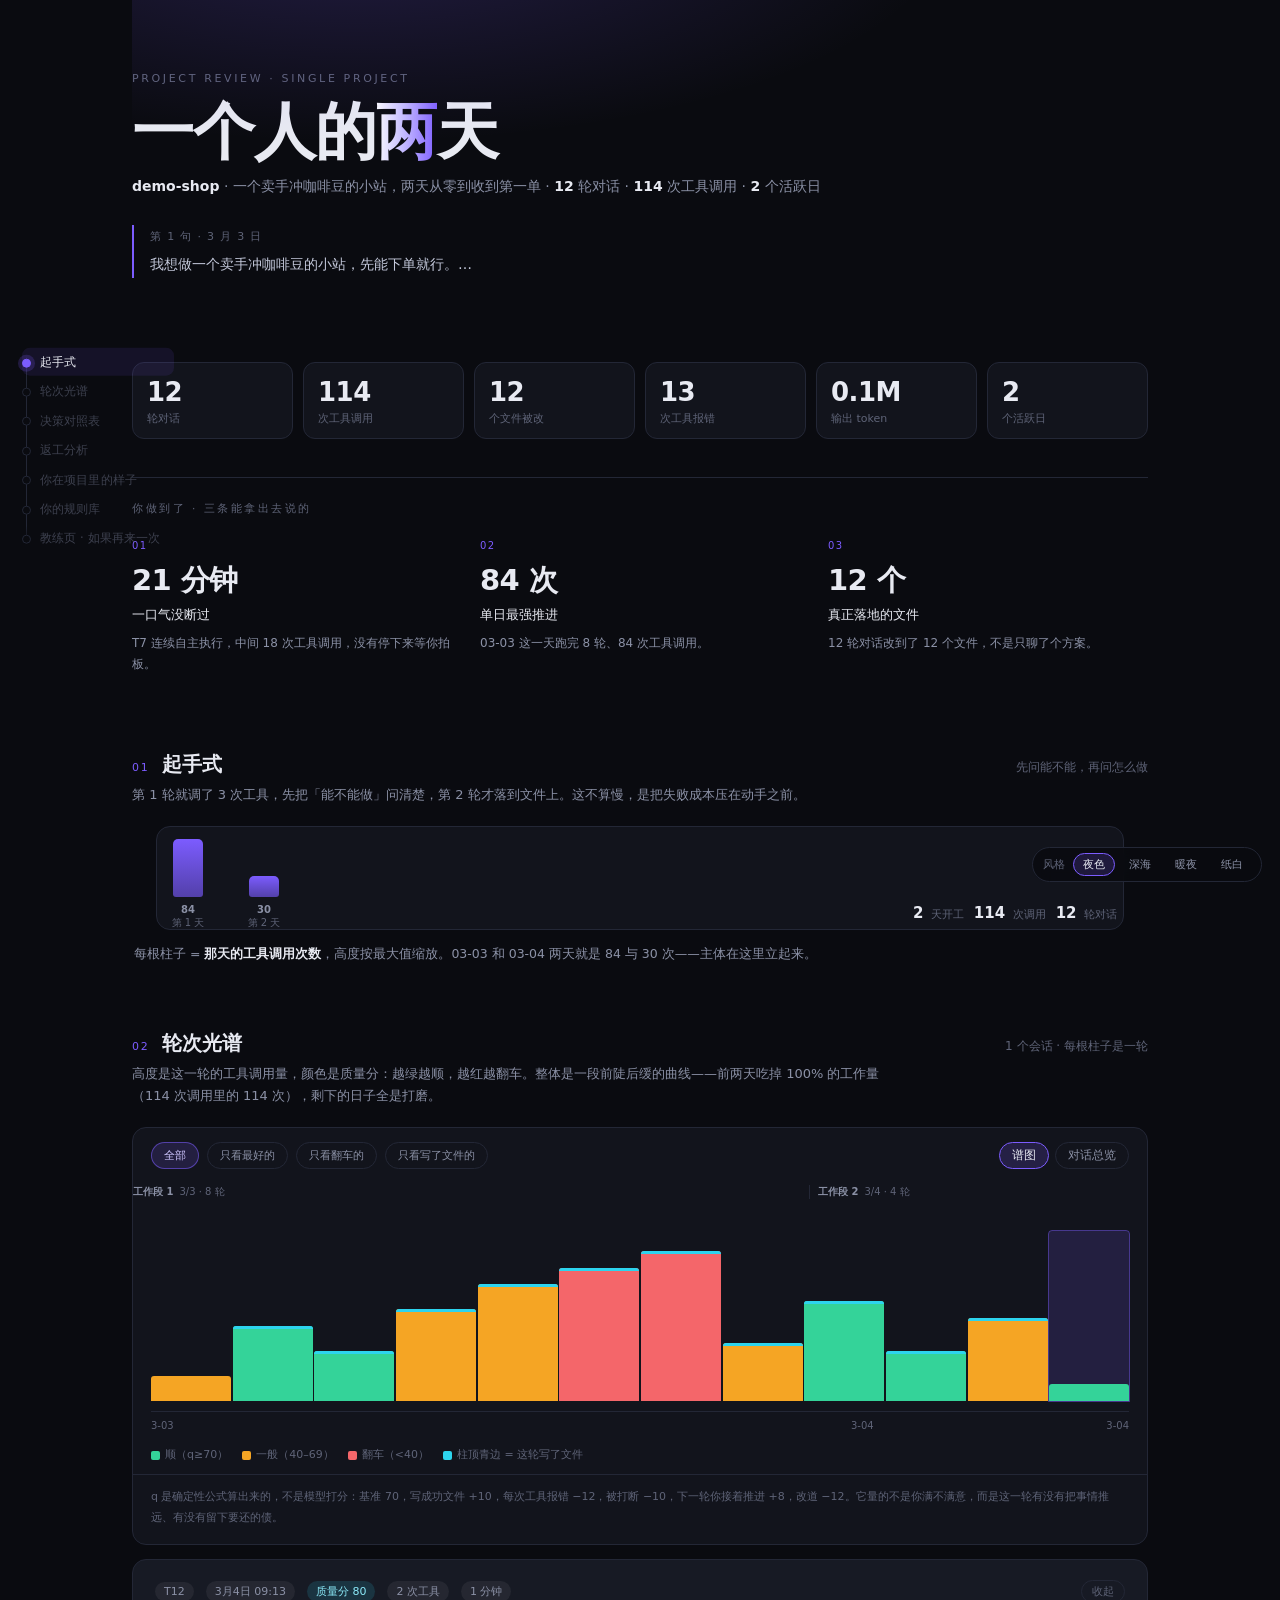
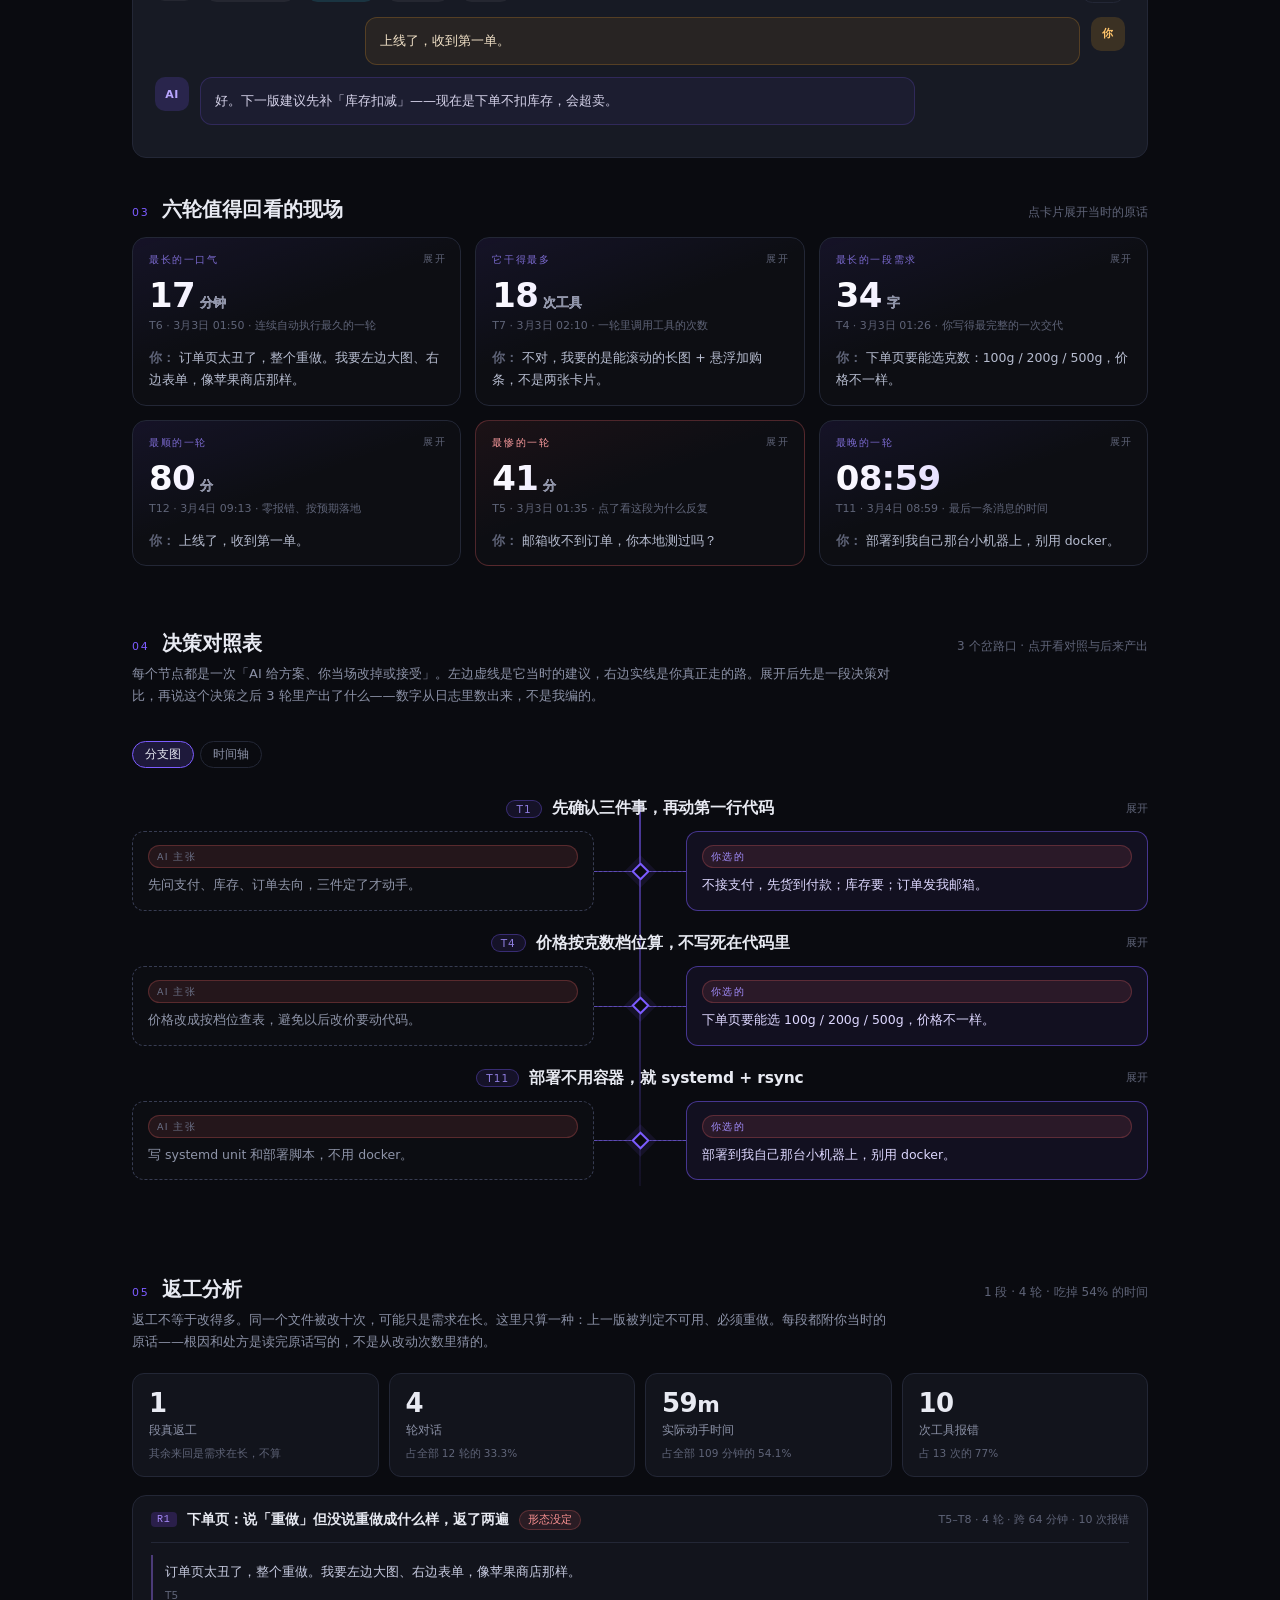
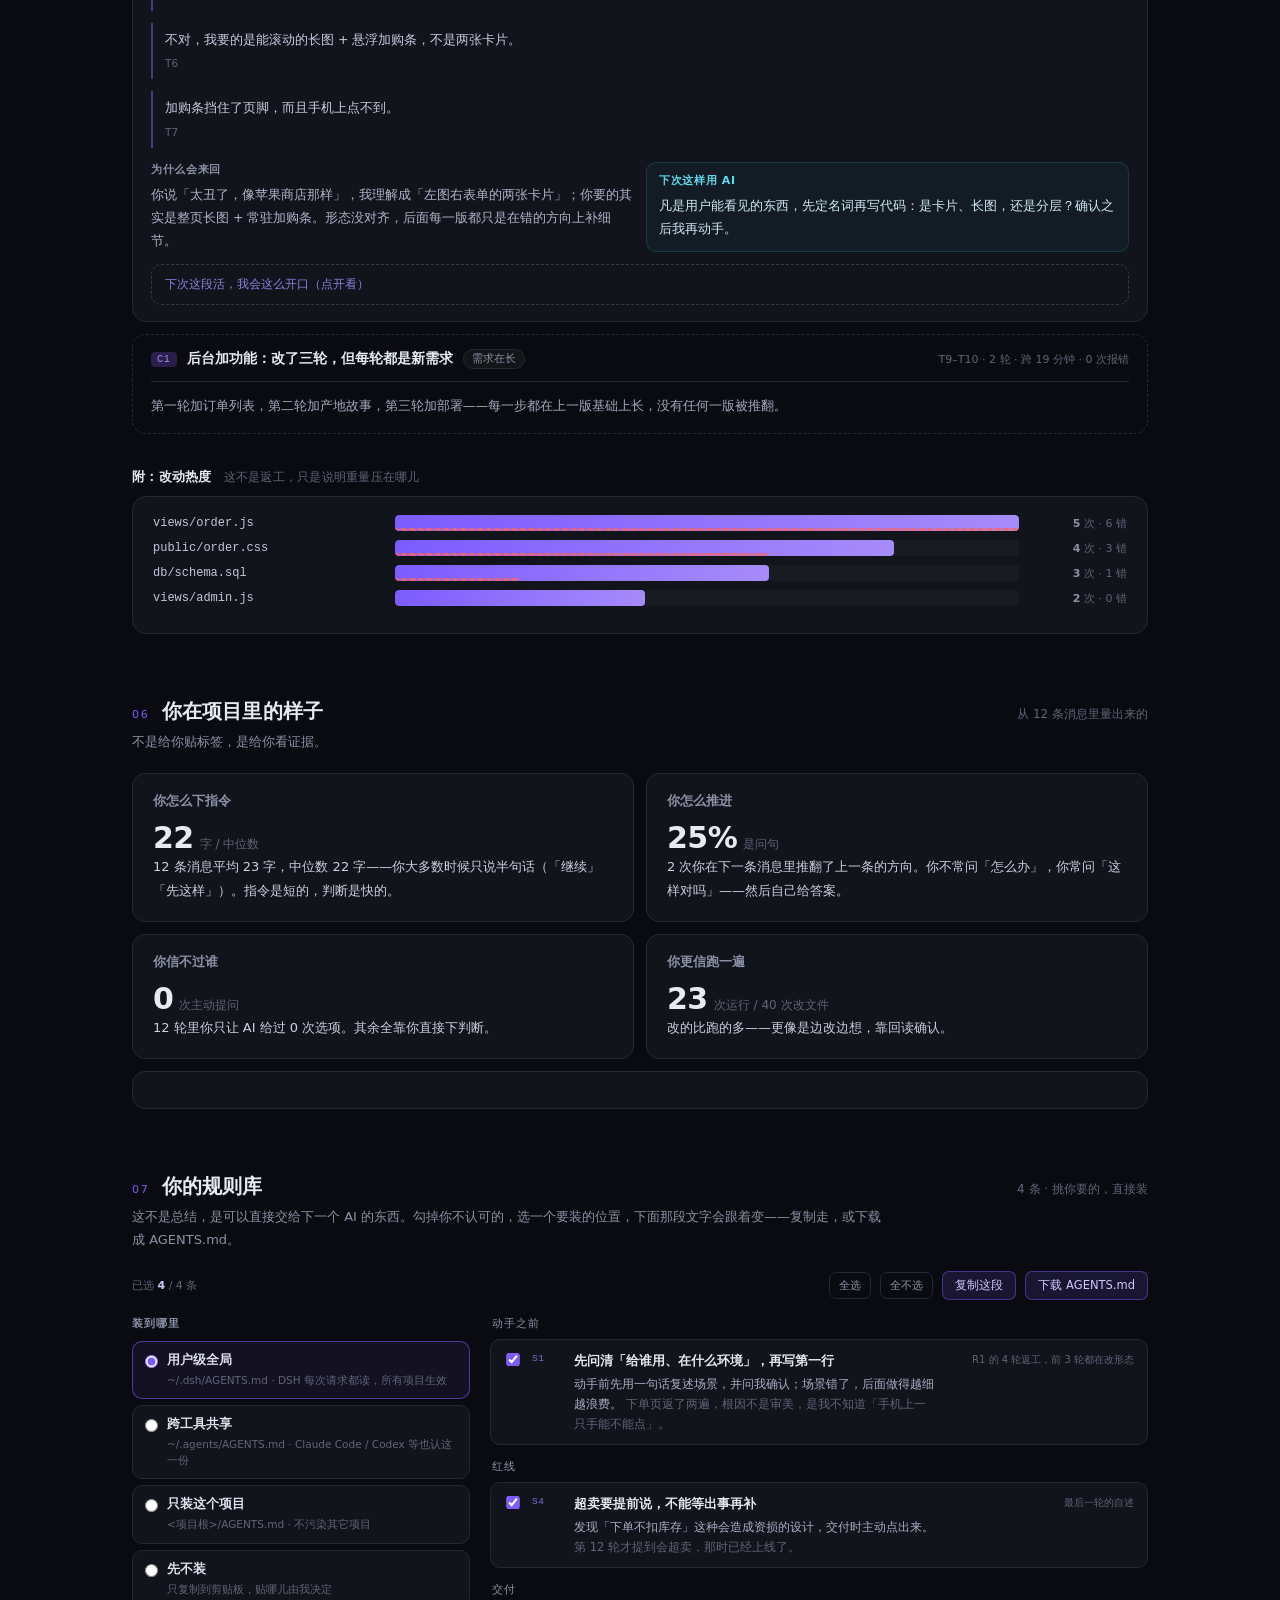
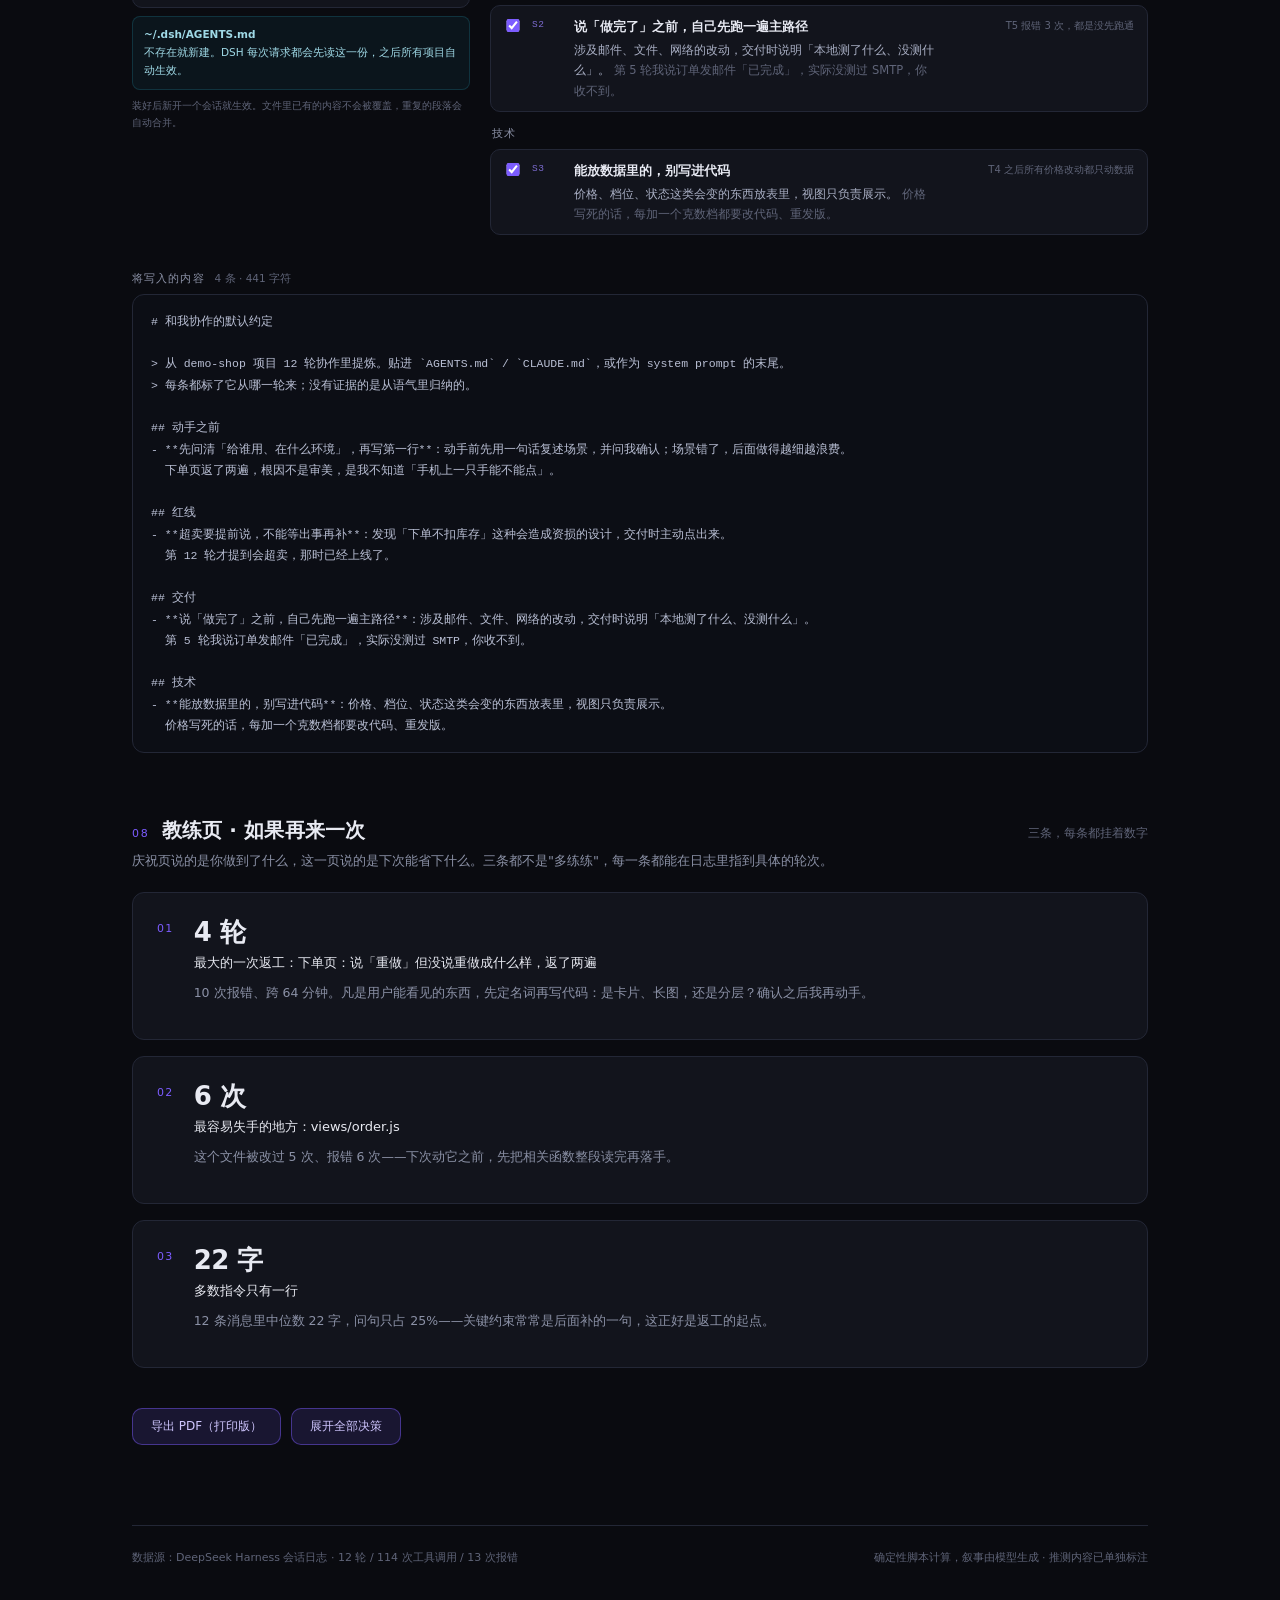
==== commit 92fc5fe1: "feat(i18n): report page in English via REVIEW_LANG=en - i18n.js + i18n/zh.json + i18n/en.json (117 k" ====
--- a/docs/index.html
+++ b/docs/index.html
@@ -525,7 +525,7 @@
   text-decoration:none;color:var(--dim2);font-size:11.5px;line-height:1.2;transition:color .18s,background .18s}
 .rail a:before{content:"";position:absolute;left:0;top:50%;width:7px;height:7px;margin-top:-3.5px;border-radius:50%;
   background:var(--bg);border:1px solid var(--line);transition:.22s}
-.rail a span{opacity:.6;white-space:nowrap;letter-spacing:.01em}
+.rail a span{opacity:.6;letter-spacing:.01em;max-width:132px;line-height:1.25}
 .rail a:hover{color:var(--txt);background:rgba(255,255,255,.03)}
 .rail a:hover span{opacity:1}
 .rail a.on{color:var(--txt)}
@@ -541,13 +541,19 @@
 
 /* ---- 页脚互链 ---- */
 footer .xlink{margin-left:auto;color:var(--dim);text-decoration:none;border-bottom:1px solid transparent;transition:.18s}
-footer .xlink:hover{color:var(--accent);border-bottom-color:var(--accent)}</style>
+footer .xlink:hover{color:var(--accent);border-bottom-color:var(--accent)}
+/* ---- 英文：伪元素文案 ---- */
+html[lang="en"] .pick.open .hint:after{content:"close"}
+html[lang="en"] .pick:not(.open) .hint:after{content:"open"}
+html[lang="en"] .dnode.aftervirt .dnode-h:after{content:"on this inferred path — this step may not hold"}
+html[lang="en"] .cf.infer .tag::after{content:' · not something the log recorded'}
+</style>
 </head><body>
 <div class="wrap">
 
 <header>
   <div class="kicker">Project Review · Single Project</div>
-  <h1>一个人的<em>两天</em></h1>
+  <h1>一个人的<em>两</em>天</h1>
   <div class="sub"><b>demo-shop</b> · 一个卖手冲咖啡豆的小站，两天从零到收到第一单 · <b>12</b> 轮对话 · <b>114</b> 次工具调用 · <b>2</b> 个活跃日</div>
   <div class="firstq"><span class="who">第 1 句 · 3 月 3 日</span>我想做一个卖手冲咖啡豆的小站，先能下单就行。…</div>
 </header>
@@ -733,7 +739,7 @@
 
 
 <footer>
-  <span>数据源：demo 会话日志 · 12 轮 / 114 次工具调用 / 13 次报错</span>
+  <span>数据源：DeepSeek Harness 会话日志 · 12 轮 / 114 次工具调用 / 13 次报错</span>
   <span class="sp">确定性脚本计算，叙事由模型生成 · 推测内容已单独标注</span>
   
 </footer>
@@ -742,8 +748,12 @@
 
 <div class="themes" id="themes"></div>
 
+<script id="i18n" type="application/json">{"html.lang":"zh-CN","h.kicker":"Project Review · Single Project","title.pre":"一个人的","title.post":"天","h.sub":"<b>{turns}</b> 轮对话 · <b>{tools}</b> 次工具调用 · <b>{days}</b> 个活跃日","h.first":"第 1 句 · {m} 月 {d} 日","st.turns":"轮对话","st.tools":"次工具调用","st.files":"个文件被改","st.errors":"次工具报错","st.tokens":"输出 token","st.days":"个活跃日","cheer.head":"你做到了 · 三条能拿出去说的","s2.title":"起手式","s2.note":"先问能不能，再问怎么做","s2.daysNote":"每根柱子 = <b>那天的工具调用次数</b>，高度按最大值缩放。{detail}","s3.title":"轮次光谱","s3.noteOne":"1 个会话 · 每根柱子是一轮","s3.noteMany":"{n} 个会话 · 每根柱子是一轮","s3.lede":"高度是这一轮的工具调用量，颜色是质量分：越绿越顺，越红越翻车。整体是一段前陡后缓的曲线——前两天吃掉 {share}% 的工作量（{tools} 次调用里的 {two} 次），剩下的日子全是打磨。","s3.all":"全部","s3.best":"只看最好的","s3.bad":"只看翻车的","s3.wrote":"只看写了文件的","s3.long":"输入内容长的","s3.chart":"谱图","s3.msgs":"对话总览","s3.lgGood":"顺（q≥70）","s3.lgWarn":"一般（40–69）","s3.lgBad":"翻车（&lt;40）","s3.lgWrote":"柱顶青边 = 这轮写了文件","s3.qnote":"q 是确定性公式算出来的，不是模型打分：基准 70，写成功文件 +10，每次工具报错 −12，被打断 −10，下一轮你接着推进 +8，改道 −12。它量的不是你满不满意，而是这一轮有没有把事情推远、有没有留下要还的债。","s3.picksTitle":"六轮值得回看的现场","s3.picksNote":"点卡片展开当时的原话","s4.title":"决策对照表","s4.note":"{n} 个岔路口 · 点开看对照与后来产出","s4.lede":"每个节点都是一次「AI 给方案、你当场改掉或接受」。左边虚线是它当时的建议，右边实线是你真正走的路。展开后先是一段决策对比，再说这个决策之后 3 轮里产出了什么——数字从日志里数出来，不是我编的。","s4.flow":"分支图","s4.timeline":"时间轴","s4.expand":"展开","s4.collapse":"收起","s5.title":"返工分析","s5.note":"{episodes} 段 · {turns} 轮 · 吃掉 {pct}% 的时间","s5.lede":"返工不等于改得多。同一个文件被改十次，可能只是需求在长。这里只算一种：上一版被判定不可用、必须重做。每段都附你当时的原话——根因和处方是读完原话写的，不是从改动次数里猜的。","s5.episodes":"段真返工","s5.episodesNote":"其余来回是需求在长，不算","s5.turns":"轮对话","s5.turnsNote":"占全部 {all} 轮的 {pct}%","s5.minutes":"实际动手时间","s5.minutesNote":"占全部 {all} 分钟的 {pct}%","s5.errors":"次工具报错","s5.errorsNote":"占 {all} 次的 {pct}%","s5.hot":"附：改动热度","s5.hotNote":"这不是返工，只是说明重量压在哪儿","s5.edits":"{n} 次 · {e} 错","s6.title":"你在项目里的样子","s6.note":"从 {n} 条消息里量出来的","s6.lede":"不是给你贴标签，是给你看证据。","s6.instr":"你怎么下指令","s6.instrUnit":"字 / 中位数","s6.push":"你怎么推进","s6.pushUnit":"是问句","s6.trust":"你信不过谁","s6.trustUnit":"次主动提问","s6.run":"你更信跑一遍","s6.runUnit":"次运行 / {e} 次改文件","s7.title":"你的规则库","s7.note":"{n} 条 · 挑你要的，直接装","s7.lede":"这不是总结，是可以直接交给下一个 AI 的东西。勾掉你不认可的，选一个要装的位置，下面那段文字会跟着变——复制走，或下载成 AGENTS.md。","s7.count":"已选 <b id=\"pickcount\">{n}</b> / {total} 条","s7.all":"全选","s7.none":"全不选","s7.copy":"复制这段","s7.download":"下载 AGENTS.md","s7.where":"装到哪里","s7.hint":"装好后新开一个会话就生效。文件里已有的内容不会被覆盖，重复的段落会自动合并。","s7.genhead":"将写入的内容","s8.title":"教练页 · 如果再来一次","s8.note":"三条，每条都挂着数字","s8.lede":"庆祝页说的是你做到了什么，这一页说的是下次能省下什么。三条都不是\"多练练\"，每一条都能在日志里指到具体的轮次。","btn.pdf":"导出 PDF（打印版）","btn.expandAll":"展开全部决策","btn.collapseAll":"收起全部决策","ft.source":"数据源：DeepSeek Harness 会话日志 · {turns} 轮 / {tools} 次工具调用 / {errors} 次报错","ft.note":"确定性脚本计算，叙事由模型生成 · 推测内容已单独标注","ft.archive":"跨项目档案 →","ask.title":"为数不多「你说了算」的一次","ask.q":"T{turn}，我给了你 {n} 个选项，问：{q}","ask.pick":" — 你选的","deg.title":"这份报告来自 Claude Code 日志。","deg.body":"它不含待办、审批、后台任务这几类事件——所以「审批过几次」「有几条待办」「后台任务跑了多久」在本页是缺席，不是 0。","tg.dsh.t":"用户级全局","tg.dsh.d":"~/.dsh/AGENTS.md · DSH 每次请求都读，所有项目生效","tg.agents.t":"跨工具共享","tg.agents.d":"~/.agents/AGENTS.md · Claude Code / Codex 等也认这一份","tg.project.t":"只装这个项目","tg.project.d":"{path} · 不污染其它项目","tg.none.t":"先不装","tg.none.d":"只复制到剪贴板，贴哪儿由我决定","tg.project.default":"项目根/AGENTS.md","s5.hotRow":"{n} 次 · {e} 错","s6.instrA":"{n} 条消息平均 {avg} 字，中位数 {med} 字——","s6.instrShort":"你大多数时候只说半句话（「继续」「先这样」）","s6.instrShortPaste":"，偶尔贴进来一万多字的日志","s6.instrLong":"你习惯把要求一次说全","s6.instrLongPaste":"，最长的一条有 {k} 千字（贴进来的日志或代码）","s6.instrEndShort":"。指令是短的，判断是快的。","s6.instrEndLong":"。指令是完整的，边界是提前画好的。","s6.pushBody":"{n} 次你在下一条消息里推翻了上一条的方向。你不常问「怎么办」，你常问「这样对吗」——然后自己给答案。","s6.trustBody":"{n} 轮里你只让 AI 给过 {ask} 次选项。其余全靠你直接下判断。","s6.runA":"你让它跑的次数比改代码还多——验证驱动，不是描述驱动。","s6.runB":"改的比跑的多——更像是边改边想，靠回读确认。","rw.why":"为什么会来回","rw.fix":"下次这样用 AI","rw.prompt":"下次这段活，我会这么开口（点开看）","rw.repro":"下次复现这个功能，可以这样说（点开看）","rw.meta":"T{a}–T{b} · {n} 轮 · 跨 {m} 分钟 · {e} 次报错"}</script>
 <script id="data" type="application/gzip+base64">H4sIAAAAAAACCr1aaXMaSZr+KxX11bRcxaGDmNiI3dmJ+TDjjY1uR0zEuDs2MJQtxhLQVchHODQBQkKAQEhudHC4BbKQGFkG5NHBzX8ZVWZVfdJf2H0zi6IATbfaM7NfJCrJyuN53nzeI3nLLgpBF+t8ywZE/58Ed5B1sh5h0f+VNO8PsBY26A0uCP/XJjdCcuMUpXZxfANFP6N3u2inpJ5HldwqqqeVj9nbTlJuHKGjv8jtTS1/hWJ1nIG/ytmZ3Aih1A5rYaWlp//c8QRJ8vp9EuvkLazkXxLdgr58dtnCul95xjajb/F3whvWycLm/EHXggSbDy6JZBgrNPqhjeftFlYQRb8IDzYLKwWFgMQ6Z+agywvBR97z+linnbdyHGdh/UtB1jk3TT67Xe554WvWaZvluGHDH1gntwwjucTgY++iwDr5mRmrg+Osei/B5xm2T/OOaTttf+ZdEPTluf2LAZc7SLdNR3sDiL5l55cWXb5HgiS5ngvGXoKuhcfDvblePv+94GOdVpuFXRQ8XpePPlot7KLrNflss1vY75cECWb42hX0+lknN2V1WFif9/l8cNBiYUXB4xUFd1BindZlC+txvZFY55O3LGBu5azTX3G2rzgba+A5a7cMUJ5dtoz1sw/72Tijn335O7Ku/3S9oe8P+X7ylvUO2OU4jmct7DPRv0gMIejXNz/cN0H8LrQnkH4BtuFbWliwsKLfD7t78h0sA1b3a/+SL0hoD7yS5imKgscbpACKgsvDOq2chX0leoPA4ayFfS4KAdbJT1vYV8LT/5EEl+ieZ528Y9lY3pO3rI8s2/d7v9u1QE0Z+DPvDWY1ofqY45085+S4KY7j/shaWM+SyDqtho1aLez3rHPaSgyYsDUAV1+cRBqXJEFknSyObePIX1E4d58zidZiaqQrNzZQagfVz9VS8ia0wlpYl5d1smgtppSqavVIbsTl9pXc2rjt5HCmJrf31cs6+uEUVa9uQmH1OCw3UupxGLV+QJ/2oaV6COOlt5V2Vq2Hb0Iraj9LB0HVnNyK4tg2iqZQooLjG0QZUsrqldzJKdkuimbpEvRD8uQ7C+v1BQVRXAoEBQ/[base64]/KhENnwjZkwnZPJuactlEm7AYTdsrE9AQT03cxQUFCsT21VMHJuBLZV1azqHWMYlGlvXrbSeLLNSUCRis3PtEP+PpciezLjTgups2ngY6RaeLYFv0S3t6p41QVna+gRJGeN0b0u6Qggz7t4erlbSeptffJCaKDj8D80iu8kh4ueKUgoGsZg/[base64]/O6/DbhvDb74KfqgbOXMmNFIrVqR4AzN0iLpyhQh1fbqj9dbS1d9s5GCCNP5fw5cZNaEXZrKNCRS2VqSWrl3Xmm0eP/5sBh5He1kIAKmpeoUKFDqZkKii8Tvuo19tyI6SFU2MwA6qLLu8CxTgoSEH6CJ++AGh+oCnTQ6Cn7we0Y8LD8jNDoHkCtG1g5/Yh0HfLCkFWK12io1O5sS23okQMLkBR11MonLsJreDYNljk9bHaa6KjE5Tv3YTCKP1XtddUSxVKDIqk1Y0m/rGAdqKotaetfBg9BTBYNGucKtSIoPPQbSeHro9RvgeDDUZSTlfReVpdP4Uj0EjAK8UoShd/zuwDS08XvG69xS39ctMf6M7MkJGZ+zBivSvm4YeM2CgjnM6IKZSf/TsuF9WawAKBXcmt4v2aGunidg4lKkpuVdvpo3yPecDglTN8WUWJonrxCb8v0fgD79cgP+kUUaqkxNdNFODNitJvE0hDSjxGQiAiSjsX4DzJqMBka0eLVEDG3pdQo6H9pW3M8K+mwDqnUzA7pGD2fhTY+HEKZg0GHIQAh3VC+meG+PMG/sZucbIkd9NyKwpeYDV320mqoaTcyOD4Bi605EZCWWlSeTI7V+PtTJORXM+Er1yi4GJQdA1Oy/V70HsynFoqMwGXx+P1gftQTtpA7scaTsa1d8ApHLRYnbHbA6/HYP9HUeZndZTnhijP/[base64]/U4UGSnoF98Mg0adnXRN6eyqvW1ooWjXjnFkDRzB+Y5y1LoTZ48Q1P3tLzXwgYzw5vSVvyewExE7P0xgZ6iSzE5KOXdnFBOpKN3PUCKKbYNDuz6H5CddR/U0LrRQFvwbQBL7qGQqjMfvfiGIZtMGh0lCcemNFBQWPcySzxtkHjC0lY6uruZw4ey2ExOlNz4384ARBVJVoEYOCWmmgqpNlK2M50ZCYMH/5iGUoKYkQXzpdQuwY9pK/01J87/YqG0D7E1pK2+9D/[base64]/U9E0SWVrmIUQVE4SWtuhKTYMF8R8G2m8vNNJm7K42DUCCaxZ/aqKCnbtp60gz5WCKoZ3UHZerwfjoLnIB8PDtl7p+VUqj7WYjvtjbx+zLegbgfupyVICRPFPGuvjWUPoXFECOiJQI4UJ9LymFdPYmifG9keQOQn7ncQQNj+30w5s0WTYXNLF1gCfVzQwYfMETsRuw5mh1VSfQuOSqQuhaOyKwB6JcrNUGTrhLvNnEpBplnP4vSdYb/LcR96NM+xPCDUdTjsHb4Hh3toq0I3owzNo579B8/hR9/l5F+Z2Hn/UEpQCvBb4nSsM7JiBzKwDQCHlwZTAP4eveJSNJ4wXTHYDO9MF5P03vbTDcSpt4T4ZLe3TrsTpTOJb0Y1LaD4pLvBVVMUXjlF19AVdvtIs5jUFv/GmzFFdSdmG5ADuK79Idp88OM+WEW/JnPtThyiKAEWbu4CSUHGW9K7kbx55Jau6AtUChrh+RmDBevIQ3oZ8h5OdLCKaDJ9RxMoHuIQ2H8uYSqOeDStSSRSbpFOrY5v/47yXKKxr3KVlQ9+YBjWyToHUmPldzqaHKXuu3kYQqSJ6K1K1T9Ee/XzBkdFEsnsrjhYmtNrbtFAzXt/SGJAsEVapEuHP39GipUtEwWDHi3iba2wYBLZaUdVRMrAx/3Gna/XsL7NSVTwbFrNdJVChvqSZistqCW+3rluJpDWym1lgLnFM0Oyls5mEXfTtjIQtX+PrTHouh85bZzoHu45gYolqnmTtfw/ZI/qFtIUHgd/H8qa4wImMM4r6Swoy/jX5LLj8w7bcw7bZr3y3PYkcFnjMFn4JwGRP9iIDjmfiicOsOxjyZikyj/I3CVzwPqe1XtcP+2k/vWx08xgOYPYZTvkR2G0HkaZ3qomjSIN1swBeu2c/[base64]/[base64]/JCwCv5PXoOPbgRtrCLXt8SEaFRYiysNO8SBf2u22absuktj4z+9ileb/uN/trMzPKyhRWXFsxu7xtg87noXwqQAw6WA3oYT43mAhDVN9ZuQkl6ZalkKqBqEJKCA1M2a+gwQl0NlWEjR2DpjMbgkKivxZQMlAJRuqzW3qOjlNqvo0ILZ2u0gg6TDcwbAn3ylZbJ6m6O+BS4vOvtqVcJ8BpXCXx5ql7o5YNX829G1MTkV0mBponyRSqDqFpSepvQuF/DsW0I5Q7KWviHm1DSkDKyzlMc3yAXwSlwQ1Cn0ItFJID6moc7AMbOqN2q2s/oOUY8xdgYavmQ22Wa1D3CDzlE96jIg8ZSNqwmNuTWkdzeN/Ggu/xwDlWTcisKEQWhCiSCRJeQJA0uGuRGW72uod7qkAF8FUfphLZSldtwMY131+kHpbuttAugO5km0cQknRrvXam1C7y/CXgM7kcAS0L6DXH10KI/pszwK2dnjAO2Dz6qdmEkaIPZSeGtmiTxCDGb6o9ado0OqPbprYl+MzO4rjEh/tjB4ERZy2QZG0PSi6SuL59LFAMtlPtpoG0moHEihAs1M9CRLs70aGZCnQCN0lE0q/bzRtqrw0rTIYCDJDcAKCkXqv2sct6GLDO9bwQtxn0bkEZyHZQ+VS8O1IsP5qKVbsNkZJr/KblVtQaFXlxLG+VNI1/[base64]/fokSryVZFHkV0qPPDS5CriC80TjPfAzGvbPD6c80vzDf//tb/7r8TdTix7wes8F8lMb+I5+Hvl6+Fu1X2mlppKv4mLz30w9lpf/F9c5C/jYJgAA</script>
 <script id="appsrc" type="text/plain">/* 前端交互：光谱、卡片、流程图、规则库 */
+var EN = document.documentElement.lang === 'en';
+function TX(zh, en) { return EN && en != null ? en : zh; }
+
 (function () {
   var T = D.turns, byN = {};
   T.forEach(function (t) { byN[t.n] = t; });
@@ -857,15 +867,15 @@
       var base = String(f).split(/[\\/]/).pop();
       return '<span class="fit" title="' + esc(f) + '">' + esc(base) + '</span>';
     }).join('');
-    return '<div class="files"><span class="fsum">动过 ' + files.length + ' 个文件</span>' +
-      '<div class="fpop"><div class="fph">点一次文件名可看全路径</div>' + items + '</div></div>';
+    return '<div class="files"><span class="fsum">' + TX('动过 ', '') + files.length + TX(' 个文件', ' files touched') + '</span>' +
+      '<div class="fpop"><div class="fph">' + TX('点一次文件名可看全路径', 'click a name to see the full path') + '</div>' + items + '</div></div>';
   }
   function bub(who, txt, cls) {
     var s = txt || '';
     var long = s.length > 420;
     return '<div class="bub ' + cls + '"><span class="who">' + who + '</span>' +
       '<div class="txt"><div class="bd' + (long ? ' clamp' : '') + '">' + esc(md(s)) + '</div>' +
-      (long ? '<button class="more" data-rest="' + (s.length - 420) + '">展开全文 · 还有 ' + (s.length - 420) + ' 字</button>' : '') +
+      (long ? '<button class="more" data-rest="' + (s.length - 420) + '">' + TX('展开全文 · 还有 ' + (s.length - 420) + ' 字', 'Read it all · ' + (s.length - 420) + ' more chars') + '</button>' : '') +
       '</div></div>';
   }
 
@@ -873,12 +883,12 @@
   var days = document.getElementById('days');
   days.innerHTML = D.days.map(function (d, i) {
     var h = Math.max(4, Math.round(d.tools / D.maxDay * 58));
-    var lb = i === 0 ? '第 1 天' : i === 1 ? '第 2 天' : d.d.slice(5);
+    var lb = i === 0 ? TX('第 1 天', 'Day 1') : i === 1 ? TX('第 2 天', 'Day 2') : d.d.slice(5);
     return '<div class="day' + (d.tools >= 300 ? ' hot' : '') + (d.tools === 0 ? ' zero' : '') + '">' +
       '<div class="bar" style="height:' + h + 'px"></div>' +
       '<div class="lb"><b>' + nf(d.tools) + '</b>' + lb + '</div></div>';
-  }).join('') + '<div class="days-sum"><b>' + D.days.length + '</b> 天开工<b>' +
-    nf(D.totals.tools) + '</b> 次调用<b>' + nf(D.totals.turns) + '</b> 轮对话</div>';
+  }).join('') + '<div class="days-sum"><b>' + D.days.length + '</b> ' + TX('天开工', 'active days') + '<b>' +
+    nf(D.totals.tools) + '</b> ' + TX('次调用', 'calls') + '<b>' + nf(D.totals.turns) + '</b> ' + TX('轮对话', 'turns') + '</div>';
 
   /* ---------- 02 轮次光谱 ---------- */
   var maxTools = Math.max.apply(null, T.map(function (t) { return t.tools; }));
@@ -886,7 +896,7 @@
   bars.innerHTML = T.map(function (t) {
     var h = Math.max(3, Math.round(t.tools / maxTools * 150));
     var c = t.q >= 70 ? 'var(--good)' : t.q >= 40 ? 'var(--warn)' : 'var(--bad)';
-    return '<div class="bar-t" data-t="' + t.n + '" title="T' + t.n + ' · q' + t.q + ' · ' + t.tools + ' 次工具">' +
+    return '<div class="bar-t" data-t="' + t.n + '" title="T' + t.n + ' · q' + t.q + ' · ' + t.tools + TX(' 次工具', ' tool calls') + '">' +
       '<i style="height:' + h + 'px;background:' + c + '">' + (t.writes ? '<u></u>' : '') + '</i></div>';
   }).join('');
 
@@ -894,7 +904,7 @@
   var multi = (D.sessions || []).length > 1;
   if (multi) {
     /* 多会话时柱序按会话分组，不是全局时间顺序——再画日期轴就会来回跳，直接不画 */
-    axis.innerHTML = '<span style="left:0;transform:none;opacity:.55">柱子按会话分组排列，不是时间顺序</span>';
+    axis.innerHTML = '<span style="left:0;transform:none;opacity:.55">' + TX('柱子按会话分组排列，不是时间顺序', 'Bars are grouped by session, not by time') + '</span>';
   } else {
   var marks = [], lastKey = '', lastPct = -99;
   T.forEach(function (t, i) {
@@ -944,9 +954,9 @@
         if (i0 < 0) i0 = 0; if (i1 < 0) i1 = T.length - 1;
         // 会话可能主要改的是另一个仓库：写进标签，别让人以为整段都在当前目录
         var kb = s.key ? s.key.split('/').pop() : '';
-        var other = kb && D.cwd && kb !== D.cwd ? ' · 改 ' + kb : '';
+        var other = kb && D.cwd && kb !== D.cwd ? ' · ' + TX('改 ', 'in ') + kb : '';
         return band(i0 / T.length * 100, (i1 + 1) / T.length * 100,
-          '会话 ' + s.id, s.turns + ' 轮' + other);
+          TX('会话 ', 'Session ') + s.id, s.turns + TX(' 轮', ' turns') + other);
       }).join('');
     } else if (SEGS.length > 1) {
       /* 单会话：退回到“工作段”（同一会话里隔了 >3 小时的两截）
@@ -955,13 +965,13 @@
       segrow.innerHTML = SEGS.map(function (s) {
         var a = s[0] / T.length * 100, b = (s[s.length - 1] + 1) / T.length * 100;
         var d = new Date(T[s[0]].ts);
-        var sub = (d.getMonth() + 1) + '/' + d.getDate() + ' · ' + s.length + ' 轮';
+        var sub = (d.getMonth() + 1) + '/' + d.getDate() + ' · ' + s.length + TX(' 轮', ' turns');
         if (b - a < 9) {
           return '<span class="segtick" style="left:' + a.toFixed(2) + '%;width:' + (b - a).toFixed(2) +
-            '%" title="工作段 ' + sub + '"></span>';
+            '%" title="' + TX('工作段 ', 'Work block ') + sub + '"></span>';
         }
         shown++;
-        return band(a, b, '工作段 ' + shown, sub);
+        return band(a, b, TX('工作段 ', 'Work block ') + shown, sub);
       }).join('');
     }
   }
@@ -984,14 +994,14 @@
     detail.innerHTML =
       '<div class="head"><span class="pill">T' + el.n + '</span>' +
       '<span class="pill">' + dt(el.ts) + '</span>' +
-      '<span class="pill q">质量分 ' + el.q + '</span>' +
-      '<span class="pill">' + el.tools + ' 次工具</span>' +
-      (el.dur ? '<span class="pill">' + el.dur + ' 分钟</span>' : '') +
-      (el.err ? '<span class="pill e">' + el.err + ' 次报错</span>' : '') +
-      (el.compacted ? '<span class="pill">上下文压缩</span>' : '') +
-      '<span class="x" id="dx">收起</span></div>' +
-      bub('你', el.user || '（这一轮没有文字指令）', 'u') +
-      bub('AI', el.ai || '（这一轮没有回复正文）', 'a') +
+      '<span class="pill q">' + TX('质量分 ', 'q ') + el.q + '</span>' +
+      '<span class="pill">' + el.tools + TX(' 次工具', ' tool calls') + '</span>' +
+      (el.dur ? '<span class="pill">' + el.dur + TX(' 分钟', ' min') + '</span>' : '') +
+      (el.err ? '<span class="pill e">' + el.err + TX(' 次报错', ' errors') + '</span>' : '') +
+      (el.compacted ? '<span class="pill">' + TX('上下文压缩', 'compacted') + '</span>' : '') +
+      '<span class="x" id="dx">' + TX('收起', 'close') + '</span></div>' +
+      bub(TX('你', 'You'), el.user || TX('（这一轮没有文字指令）', '(no text in this turn)'), 'u') +
+      bub('AI', el.ai || TX('（这一轮没有回复正文）', '(no reply body)'), 'a') +
       filesChip(el.files);
     detail.classList.add('on');
   }
@@ -1061,7 +1071,7 @@
       var qc = t.q >= 70 ? 'var(--good)' : t.q >= 40 ? 'var(--warn)' : 'var(--bad)';
       return '<div class="um' + (mSel === t.n ? ' on' : '') + '" data-t="' + t.n + '">' +
         '<div class="um-h"><span class="um-n">T' + t.n + '</span><span>' + dt(t.ts) + '</span>' +
-        '<span>' + (t.ulen || t.clean.length) + ' 字</span>' +
+        '<span>' + (t.ulen || t.clean.length) + TX(' 字', ' chars') + '</span>' +
         '<span style="color:' + qc + '">q' + t.q + '</span></div>' +
         '<div class="um-b">' + esc(md(t.clean)) + '</div></div>';
     }).join('');
@@ -1106,10 +1116,10 @@
   });
 
   /* ---------- 主题 ---------- */
-  var THEMES = [['', '夜色'], ['ice', '深海'], ['amber', '暖夜'], ['paper', '纸白']];
+  var THEMES = [['', TX('夜色', 'Night')], ['ice', TX('深海', 'Deep')], ['amber', TX('暖夜', 'Warm')], ['paper', TX('纸白', 'Paper')]];
   var thBar = document.getElementById('themes');
   if (thBar) {
-    thBar.innerHTML = '<span>风格</span>' + THEMES.map(function (t) {
+    thBar.innerHTML = '<span>' + TX('风格', 'Theme') + '</span>' + THEMES.map(function (t) {
       return '<button data-th="' + t[0] + '">' + t[1] + '</button>';
     }).join('');
     var applyTh = function (name) {
@@ -1133,38 +1143,52 @@
   function whyOf(k, t, L) {
     var dk = new Date(t.ts), pad = function (n) { return String(n).padStart(2, '0'); };
     var ymd = dk.getFullYear() + '-' + pad(dk.getMonth() + 1) + '-' + pad(dk.getDate());
-    if (k === '最长的一口气') return '连续跑了 ' + t.dur + ' 分钟、' + t.tools + ' 次工具调用' + (t.err ? ('，中间错了 ' + t.err + ' 次也没停') : '，一次没断') + '。你这轮的指令只有 ' + L + ' 字——给的是目标，不是步骤，它才能自己往下推这么久。';
-    if (k === '它干得最多') return t.tools + ' 次工具调用、写了 ' + t.writes + ' 个文件' + (t.err ? ('、错 ' + t.err + ' 次') : '、一次没错') + '。量这么大，说明这轮铺开的是一整块功能，不是一个点的修补。';
-    if (k === '最长的一段需求') return '你一次写了 ' + L + ' 字，把页面、数据、权限、顺序都说完了。回头看，这种长度的交代后面几乎不用返工——歧义在开头就被你消掉了。';
-    if (k === '最顺的一轮') return '0 次报错、' + t.writes + ' 个文件一次写对，q 分 ' + t.q + '。你的指令 ' + L + ' 字，剩下的它自己补完——这是「需求说清楚 + 改动范围小」叠在一起的结果。';
-    if (k === '最晚的一轮') return '这条消息发出时已经 ' + pad(dk.getHours()) + ':' + pad(dk.getMinutes()) + '，这一天你一共调用了 ' + nf(dayTools[ymd] || t.tools) + ' 次工具。收尾阶段的改动通常很小，但都在关键路径上。';
+    if (k === '最长的一口气') return EN
+      ? 'Ran ' + t.dur + ' minutes straight, ' + t.tools + ' tool calls' + (t.err ? (', and kept going through ' + t.err + ' errors') : ', never once stopping') + '. Your instruction for that turn was only ' + L + ' chars — you gave a goal, not steps, which is why it could run that long on its own.'
+      : '连续跑了 ' + t.dur + ' 分钟、' + t.tools + ' 次工具调用' + (t.err ? ('，中间错了 ' + t.err + ' 次也没停') : '，一次没断') + '。你这轮的指令只有 ' + L + ' 字——给的是目标，不是步骤，它才能自己往下推这么久。';
+    if (k === '它干得最多') return EN
+      ? t.tools + ' tool calls and ' + t.writes + ' files written' + (t.err ? (', ' + t.err + ' errors') : ', zero errors') + '. Volume like that means the turn opened up a whole feature, not patched a point.'
+      : t.tools + ' 次工具调用、写了 ' + t.writes + ' 个文件' + (t.err ? ('、错 ' + t.err + ' 次') : '、一次没错') + '。量这么大，说明这轮铺开的是一整块功能，不是一个点的修补。';
+    if (k === '最长的一段需求') return EN
+      ? 'You wrote ' + L + ' chars in one go — pages, data, permissions, order, all of it. Looking back, briefs that long almost never needed rework: you killed the ambiguity at the start.'
+      : '你一次写了 ' + L + ' 字，把页面、数据、权限、顺序都说完了。回头看，这种长度的交代后面几乎不用返工——歧义在开头就被你消掉了。';
+    if (k === '最顺的一轮') return EN
+      ? 'Zero errors, ' + t.writes + ' files right first time, q ' + t.q + '. Your instruction was ' + L + ' chars and it filled in the rest — a clear brief plus a small blast radius.'
+      : '0 次报错、' + t.writes + ' 个文件一次写对，q 分 ' + t.q + '。你的指令 ' + L + ' 字，剩下的它自己补完——这是「需求说清楚 + 改动范围小」叠在一起的结果。';
+    if (k === '最晚的一轮') return EN
+      ? 'Sent at ' + pad(dk.getHours()) + ':' + pad(dk.getMinutes()) + '; that day you made ' + nf(dayTools[ymd] || t.tools) + ' tool calls in total. End-of-day changes are usually small, but they sit on the critical path.'
+      : '这条消息发出时已经 ' + pad(dk.getHours()) + ':' + pad(dk.getMinutes()) + '，这一天你一共调用了 ' + nf(dayTools[ymd] || t.tools) + ' 次工具。收尾阶段的改动通常很小，但都在关键路径上。';
     return '';
   }
   function pickBody(p, t, src) {
+    var why = TX('为什么是它', 'Why this one');
     if (p.kind === 'rework') {
       var c = D.rework.cases.filter(function (x) { return x.turns.indexOf(t.n) >= 0; })[0];
-      var out = '<div class="why"><b>为什么是它</b><p>' + esc(c ? c.cause : '这一轮是整段里最糟的一次，后面几轮都在补同一件事。') + '</p></div>';
+      var out = '<div class="why"><b>' + why + '</b><p>' + esc(c ? c.cause : TX('这一轮是整段里最糟的一次，后面几轮都在补同一件事。', 'The worst turn in the stretch — the following turns were all patching the same thing.')) + '</p></div>';
       if (c) {
-        out += '<div class="rwl"><div class="rwlh">这一段一共 ' + c.n + ' 轮 · 跨 ' + c.spanMin + ' 分钟 · ' + c.errors + ' 次报错 · 你按顺序是这么说的：</div>' +
+        out += '<div class="rwl"><div class="rwlh">' +
+          (EN
+            ? c.n + ' turns, ' + c.spanMin + ' minutes, ' + c.errors + ' errors. In order, this is what you said:'
+            : '这一段一共 ' + c.n + ' 轮 · 跨 ' + c.spanMin + ' 分钟 · ' + c.errors + ' 次报错 · 你按顺序是这么说的：') + '</div>' +
           c.turns.map(function (n) {
             var x = byN[n]; if (!x) return '';
             return '<div class="rwrow"><span class="tn">T' + n + '</span><span class="tx">' +
-              esc(md((x.clean || '（无文字指令）').slice(0, 130))) + '</span><span class="er">' + (x.err ? x.err + ' 错' : '—') + '</span></div>';
+              esc(md((x.clean || TX('（无文字指令）', '(no text instruction)')).slice(0, 130))) + '</span><span class="er">' + (x.err ? x.err + TX(' 错', ' err') : '—') + '</span></div>';
           }).join('') + '</div>' +
-          '<div class="fixb"><b>下次怎么开口</b><p>' + esc(c.fix) + '</p></div>';
+          '<div class="fixb"><b>' + TX('下次怎么开口', 'How to open next time') + '</b><p>' + esc(c.fix) + '</p></div>';
       }
       return out;
     }
-    return '<div class="why"><b>为什么是它</b><p>' + esc(whyOf(p.k, t, src.length)) + '</p></div>' +
-      bub('你', src || '（这一轮没有文字指令）', 'u') +
-      bub('AI', (t.ai || '（这一轮没有回复正文）'), 'a') +
+    return '<div class="why"><b>' + why + '</b><p>' + esc(whyOf(p.k, t, src.length)) + '</p></div>' +
+      bub(TX('你', 'You'), src || TX('（这一轮没有文字指令）', '(no text in this turn)'), 'u') +
+      bub('AI', (t.ai || TX('（这一轮没有回复正文）', '(no reply body)')), 'a') +
       filesChip(t.files);
   }
   var picks = [
-    { k: '最长的一口气', pick: function (L) { var pool = L.filter(function (t) { return t.clean && t.clean.length > 30; }); return (pool.length ? pool : L).reduce(function (a, b) { return b.dur > a.dur ? b : a; }); }, unit: '分钟', val: function (t) { return t.dur; }, note: '连续自动执行最久的一轮' },
-    { k: '它干得最多', pick: function (L) { return L.reduce(function (a, b) { return b.tools > a.tools ? b : a; }); }, unit: '次工具', val: function (t) { return t.tools; }, note: '一轮里调用工具的次数' },
+    { k: '最长的一口气', unit: TX('分钟', 'min'), note: TX('连续自动执行最久的一轮', 'the longest uninterrupted run'), pick: function (L) { var pool = L.filter(function (t) { return t.clean && t.clean.length > 30; }); return (pool.length ? pool : L).reduce(function (a, b) { return b.dur > a.dur ? b : a; }); }, val: function (t) { return t.dur; } },
+    { k: '它干得最多', unit: TX('次工具', 'calls'), note: TX('一轮里调用工具的次数', 'tool calls in a single turn'), pick: function (L) { return L.reduce(function (a, b) { return b.tools > a.tools ? b : a; }); }, val: function (t) { return t.tools; } },
     {
-      k: '最长的一段需求', note: '你写得最完整的一次交代', unit: '字',
+      k: '最长的一段需求', note: TX('你写得最完整的一次交代', 'your most complete brief'), unit: TX('字', 'chars'),
       pick: function (L) {
         var pool = L.filter(function (t) { return t.clean.length >= 150 && t.clean.length <= 1200; });
         if (!pool.length) pool = L;
@@ -1172,10 +1196,14 @@
       },
       val: function (t) { return t.clean.length; }
     },
-    { k: '最顺的一轮', pick: function (L) { return L.reduce(function (a, b) { return (b.q > a.q ? b : (b.q === a.q && b.tools > a.tools ? b : a)); }); }, unit: '分', val: function (t) { return t.q; }, note: '零报错、按预期落地' },
-    { k: '最惨的一轮', kind: 'rework', pick: function (L) { return L.reduce(function (a, b) { return b.q < a.q ? b : a; }); }, unit: '分', val: function (t) { return t.q; }, note: '点了看这段为什么反复' },
-    { k: '最晚的一轮', pick: function (L) { return L.reduce(function (a, b) { return b.ts > a.ts ? b : a; }); }, unit: '', val: function (t) { var d = new Date(t.ts); return String(d.getHours()).padStart(2, '0') + ':' + String(d.getMinutes()).padStart(2, '0'); }, note: '最后一条消息的时间' }
+    { k: '最顺的一轮', unit: TX('分', 'q'), note: TX('零报错、按预期落地', 'zero errors, landed as planned'), pick: function (L) { return L.reduce(function (a, b) { return (b.q > a.q ? b : (b.q === a.q && b.tools > a.tools ? b : a)); }); }, val: function (t) { return t.q; } },
+    { k: '最惨的一轮', kind: 'rework', unit: TX('分', 'q'), note: TX('点了看这段为什么反复', 'open it to see why this kept coming back'), pick: function (L) { return L.reduce(function (a, b) { return b.q < a.q ? b : a; }); }, val: function (t) { return t.q; } },
+    { k: '最晚的一轮', unit: '', note: TX('最后一条消息的时间', 'the last message of the day'), pick: function (L) { return L.reduce(function (a, b) { return b.ts > a.ts ? b : a; }); }, val: function (t) { var d = new Date(t.ts); return String(d.getHours()).padStart(2, '0') + ':' + String(d.getMinutes()).padStart(2, '0'); } }
   ];
+  function dk(k) {
+    var m = { '最长的一口气': 'Longest unbroken run', '它干得最多': 'Most work in one turn', '最长的一段需求': 'Longest brief', '最顺的一轮': 'Smoothest turn', '最惨的一轮': 'Worst turn', '最晚的一轮': 'Latest turn' };
+    return EN ? (m[k] || k) : k;
+  }
   var box = document.getElementById('picks');
   var used = {};
   box.innerHTML = picks.map(function (p, i) {
@@ -1186,10 +1214,10 @@
     var src = (t.clean === undefined ? cleanUser(t.user) : t.clean);
     var head = src.slice(0, 150) + (src.length > 150 ? '…' : '');
     return '<div class="pick' + (p.kind === 'rework' ? ' rwk' : '') + '" data-i="' + i + '">' +
-      '<div class="k"><em>' + p.k + '</em><span class="hint"></span></div>' +
+      '<div class="k"><em>' + dk(p.k) + '</em><span class="hint"></span></div>' +
       '<div class="big">' + nf(p.val(t)) + (p.unit ? '<span>' + p.unit + '</span>' : '') + '</div>' +
       '<div class="sub">T' + t.n + ' · ' + dt(t.ts) + ' · ' + p.note + '</div>' +
-      '<div class="q3"><b>你：</b>' + esc(md(head || '（这一轮没有文字指令）')) + '</div>' +
+      '<div class="q3"><b>' + TX('你：', 'You: ') + '</b>' + esc(md(head || TX('（这一轮没有文字指令）', '(no text in this turn)'))) + '</div>' +
       '<div class="pbody">' + pickBody(p, t, src) + '</div></div>';
   }).join('');
   box.addEventListener('click', function (e) {
@@ -1216,7 +1244,7 @@
     if (m) {
       var bd = m.parentElement.querySelector('.bd');
       var on = bd.classList.toggle('clamp');
-      m.textContent = on ? ('展开全文 · 还有 ' + (m.dataset.rest || '') + ' 字') : '收起';
+      m.textContent = on ? TX('展开全文 · 还有 ' + (m.dataset.rest || '') + ' 字', 'Read more · ' + (m.dataset.rest || '') + ' chars left') : TX('收起', 'collapse');
     }
   });
 
@@ -1245,7 +1273,23 @@
     var rw = (D.rework.cases || []).filter(function (c) { return c.turns.indexOf(d.turn) >= 0; })[0];
     var shorts = [];
     files.forEach(function (f) { var s = short2(f); if (shorts.indexOf(s) < 0) shorts.push(s); });
-    var s = files.length
+    var s;
+    if (EN) {
+      s = files.length
+        ? ('The next 3 turns touched ' + files.length + ' files (' + shorts.slice(0, 2).join(', ') + (shorts.length > 2 ? ', and more' : '') + ')')
+        : 'The next 3 turns touched no files';
+      s += ', made ' + tools + ' tool calls';
+      if (mins) s += ' and took ' + Math.round(mins) + ' minutes';
+      s += ', with ' + errs + ' errors. ';
+      if (files.length) {
+        s += 'Those files were edited again in ' + touchLater + ' later turns';
+        if (edits) s += ', ' + edits + ' edits in total';
+        s += '. ';
+      }
+      if (rw) s += 'This stretch later turned into ' + rw.id + ' “' + rw.name + '”, a ' + rw.n + '-turn rework.';
+      return s.trim();
+    }
+    s = files.length
       ? ('之后 3 轮动了 ' + files.length + ' 个文件（' + shorts.slice(0, 2).join('、') + (shorts.length > 2 ? ' 等' : '') + '）')
       : '之后 3 轮没有动文件';
     s += '，调用 ' + tools + ' 次工具';
@@ -1263,20 +1307,20 @@
     // cf 可能是「从日志里读出来的事实」，也可能是「推演」。两者必须一眼分得开，
     // 否则页脚那句「推测内容已单独标注」就是空承诺。
     var k = d.cfKind === 'infer' ? 'infer' : 'fact';
-    var tag = k === 'infer' ? '若走 AI 那条（推演）' : '决策对比（据日志）';
-    var hint = k === 'infer' ? ' title="这条是推演：另一条路没有真的发生过，结论是从后面的数据倒推的"' : '';
+    var tag = k === 'infer' ? TX('若走 AI 那条（推演）', 'Had you taken the AI road (inference)') : TX('决策对比（据日志）', 'Decision comparison (from logs)');
+    var hint = k === 'infer' ? ' title="' + TX('这条是推演：另一条路没有真的发生过，结论是从后面的数据倒推的', 'This one is inference: the other road never happened, so it is back-filled from later data.') + '"' : '';
     return '<div class="cf ' + k + '"' + hint + '><span class="tag">' + tag + '</span><p>' +
-        esc(d.cf || '（这一步没有留下对照记录）') + '</p></div>' +
-      '<div class="res"><span class="tag">决策后产出了什么</span><p>' + esc(resultOf(d)) + '</p></div>';
+        esc(d.cf || TX('（这一步没有留下对照记录）', '(no comparison was recorded for this step)')) + '</p></div>' +
+      '<div class="res"><span class="tag">' + TX('决策后产出了什么', 'What it produced') + '</span><p>' + esc(resultOf(d)) + '</p></div>';
   }
   flows.innerHTML = NODES.map(function (d) {
     return '<div class="dnode" data-n="' + d.turn + '">' +
       '<div class="dnode-h"><span class="n">T' + d.turn + '</span><span class="t">' + esc(d.title) + '</span>' +
-      '<span class="op">展开</span></div>' +
+      '<span class="op">' + TX('展开', 'open') + '</span></div>' +
       '<div class="dfork">' +
-      '<div class="arm no"><span class="tag">AI 主张</span><p>' + esc(d.aiSide || '') + '</p></div>' +
+      '<div class="arm no"><span class="tag">' + TX('AI 主张', 'What the AI wanted') + '</span><p>' + esc(d.aiSide || '') + '</p></div>' +
       '<div class="dfork-c"><span class="dot"></span></div>' +
-      '<div class="arm yes"><span class="tag">你选的</span><p>' + esc(d.choice || '') + '</p></div>' +
+      '<div class="arm yes"><span class="tag">' + TX('你选的', 'What you chose') + '</span><p>' + esc(d.choice || '') + '</p></div>' +
       '</div>' +
       '<div class="dnode-b">' + nodeBody(d) + '</div></div>';
   }).join('');
@@ -1286,7 +1330,7 @@
     var node = h.parentElement;
     collapseKeep(node, function () { node.classList.toggle('open'); });
     var op = h.querySelector('.op');
-    if (op) op.textContent = node.classList.contains('open') ? '收起' : '展开';
+    if (op) op.textContent = node.classList.contains('open') ? TX('收起', 'close') : TX('展开', 'open');
   });
 
   /* ---------- 03b 时间轴视图 ---------- */
@@ -1318,8 +1362,8 @@
       collapseKeep(tlBody, function () {
         tlBody.innerHTML = '<div class="tlb"><div class="tlb-h"><span class="n">T' + d.turn + '</span>' +
           '<span class="t">' + esc(d.title) + '</span></div>' +
-          '<div class="cmp"><div><span class="tag">AI 主张</span><p>' + esc(d.aiSide || '') + '</p></div>' +
-          '<div class="yes"><span class="tag">你选的</span><p>' + esc(d.choice || '') + '</p></div></div>' +
+          '<div class="cmp"><div><span class="tag">' + TX('AI 主张', 'What the AI wanted') + '</span><p>' + esc(d.aiSide || '') + '</p></div>' +
+          '<div class="yes"><span class="tag">' + TX('你选的', 'What you chose') + '</span><p>' + esc(d.choice || '') + '</p></div></div>' +
           nodeBody(d) + '</div>';
         tlBody.classList.add('on');
       });
@@ -1338,12 +1382,12 @@
   }
 
   /* ---------- 06 规则库 ---------- */
-  var GROUPS = ['说话方式', '动手之前', '红线', '交付', '技术'];
+  var GROUPS = EN ? ['Tone', 'Before coding', 'Red lines', 'Delivery', 'Technical'] : ['说话方式', '动手之前', '红线', '交付', '技术'];
   var TGT = {
-    dsh: { path: D.paths.dsh, note: '不存在就新建。DSH 每次请求都会先读这一份，之后所有项目自动生效。' },
-    agents: { path: D.paths.agents, note: '不存在就新建。遵循 agents 约定的工具（Claude Code、Codex 等）也会读。' },
-    project: { path: D.paths.project, note: '只对这个项目生效。放在项目根目录，AI 打开目录时自动带上。' },
-    none: { path: '（不写入文件）', note: '只复制到剪贴板，贴到哪里由你决定。' }
+    dsh: { path: D.paths.dsh, note: TX('不存在就新建。DSH 每次请求都会先读这一份，之后所有项目自动生效。', 'Created if missing. DSH reads this on every request, so it applies to all projects.') },
+    agents: { path: D.paths.agents, note: TX('不存在就新建。遵循 agents 约定的工具（Claude Code、Codex 等）也会读。', 'Created if missing. Tools that follow the agents convention (Claude Code, Codex) read it too.') },
+    project: { path: D.paths.project, note: TX('只对这个项目生效。放在项目根目录，AI 打开目录时自动带上。', 'Applies to this project only. Lives in the repo root; the agent picks it up when it opens the folder.') },
+    none: { path: TX('（不写入文件）', '(no file written)'), note: TX('只复制到剪贴板，贴到哪里由你决定。', 'Copied to the clipboard — you decide where it goes.') }
   };
   document.getElementById('lib').innerHTML = GROUPS.map(function (g) {
     var rs = D.rules.filter(function (r) { return r.group === g; });
@@ -1469,6 +1513,7 @@
   var stream = new Blob([u8]).stream().pipeThrough(new DecompressionStream('gzip'));
   new Response(stream).text().then(function (s) {
     window.D = JSON.parse(s);
+    window.I18N = JSON.parse(document.getElementById('i18n').textContent);
     var el = document.createElement('script');
     el.textContent = document.getElementById('appsrc').textContent;
     document.body.appendChild(el);
@@ -1480,7 +1525,7 @@
   var all = document.querySelectorAll('.dnode');
   var anyClosed = [].some.call(all, function (n) { return !n.classList.contains('open'); });
   all.forEach(function (n) { n.classList.toggle('open', anyClosed); });
-  this.textContent = anyClosed ? '收起全部决策' : '展开全部决策';
+  this.textContent = anyClosed ? T('btn.collapseAll') : T('btn.expandAll');
 };
 </script>
 </body></html>
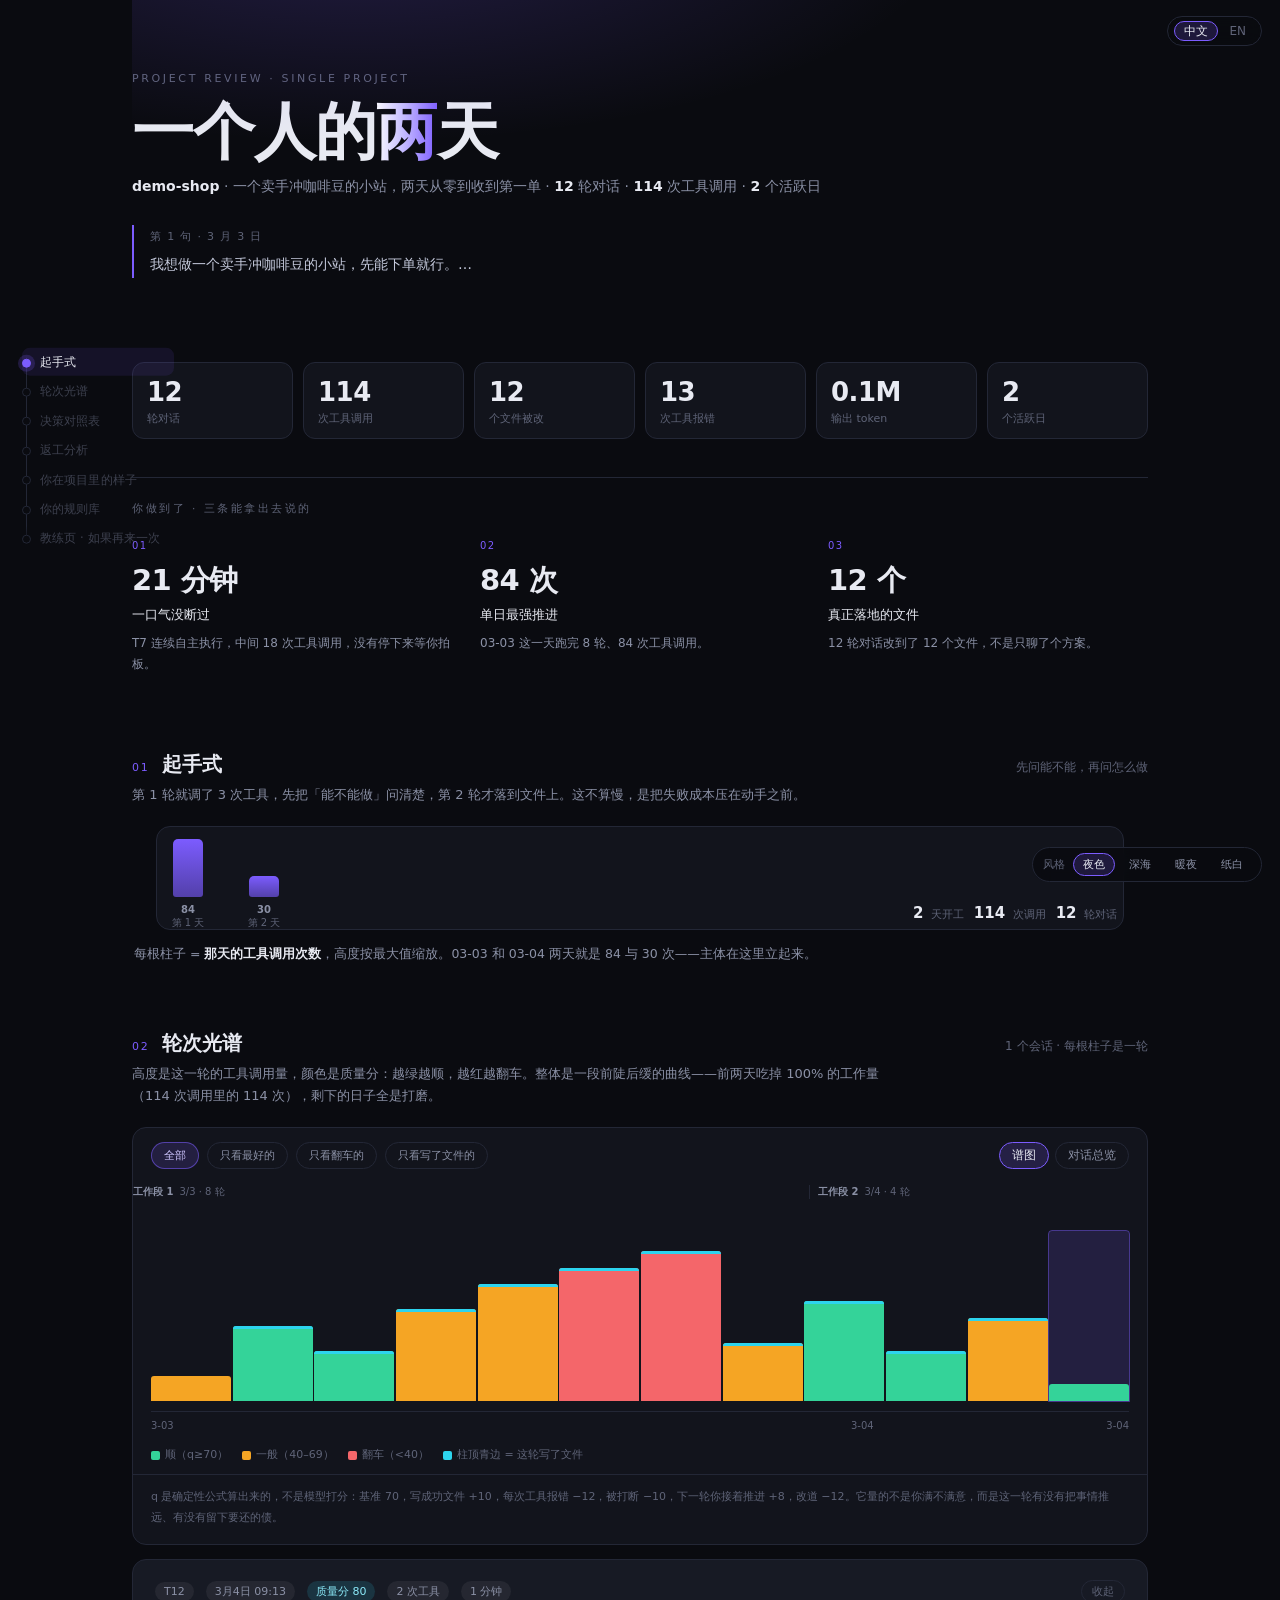
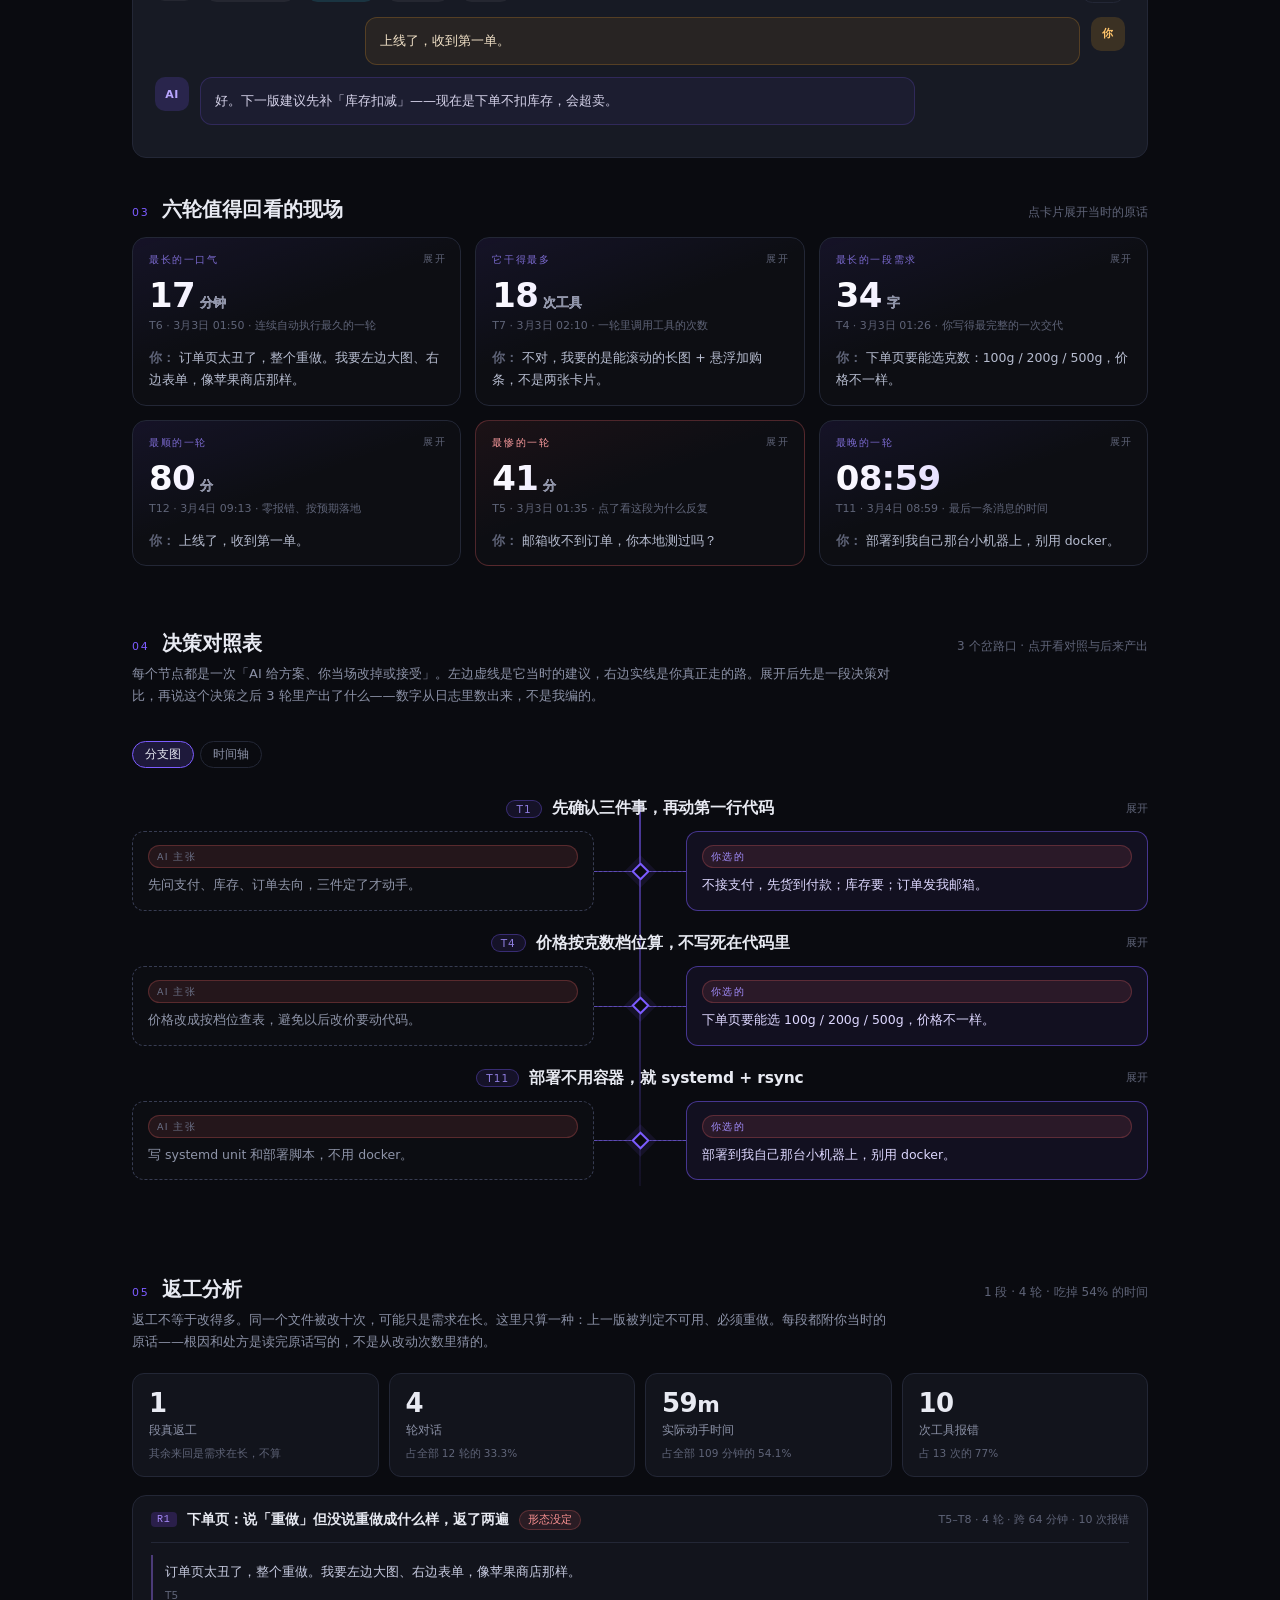
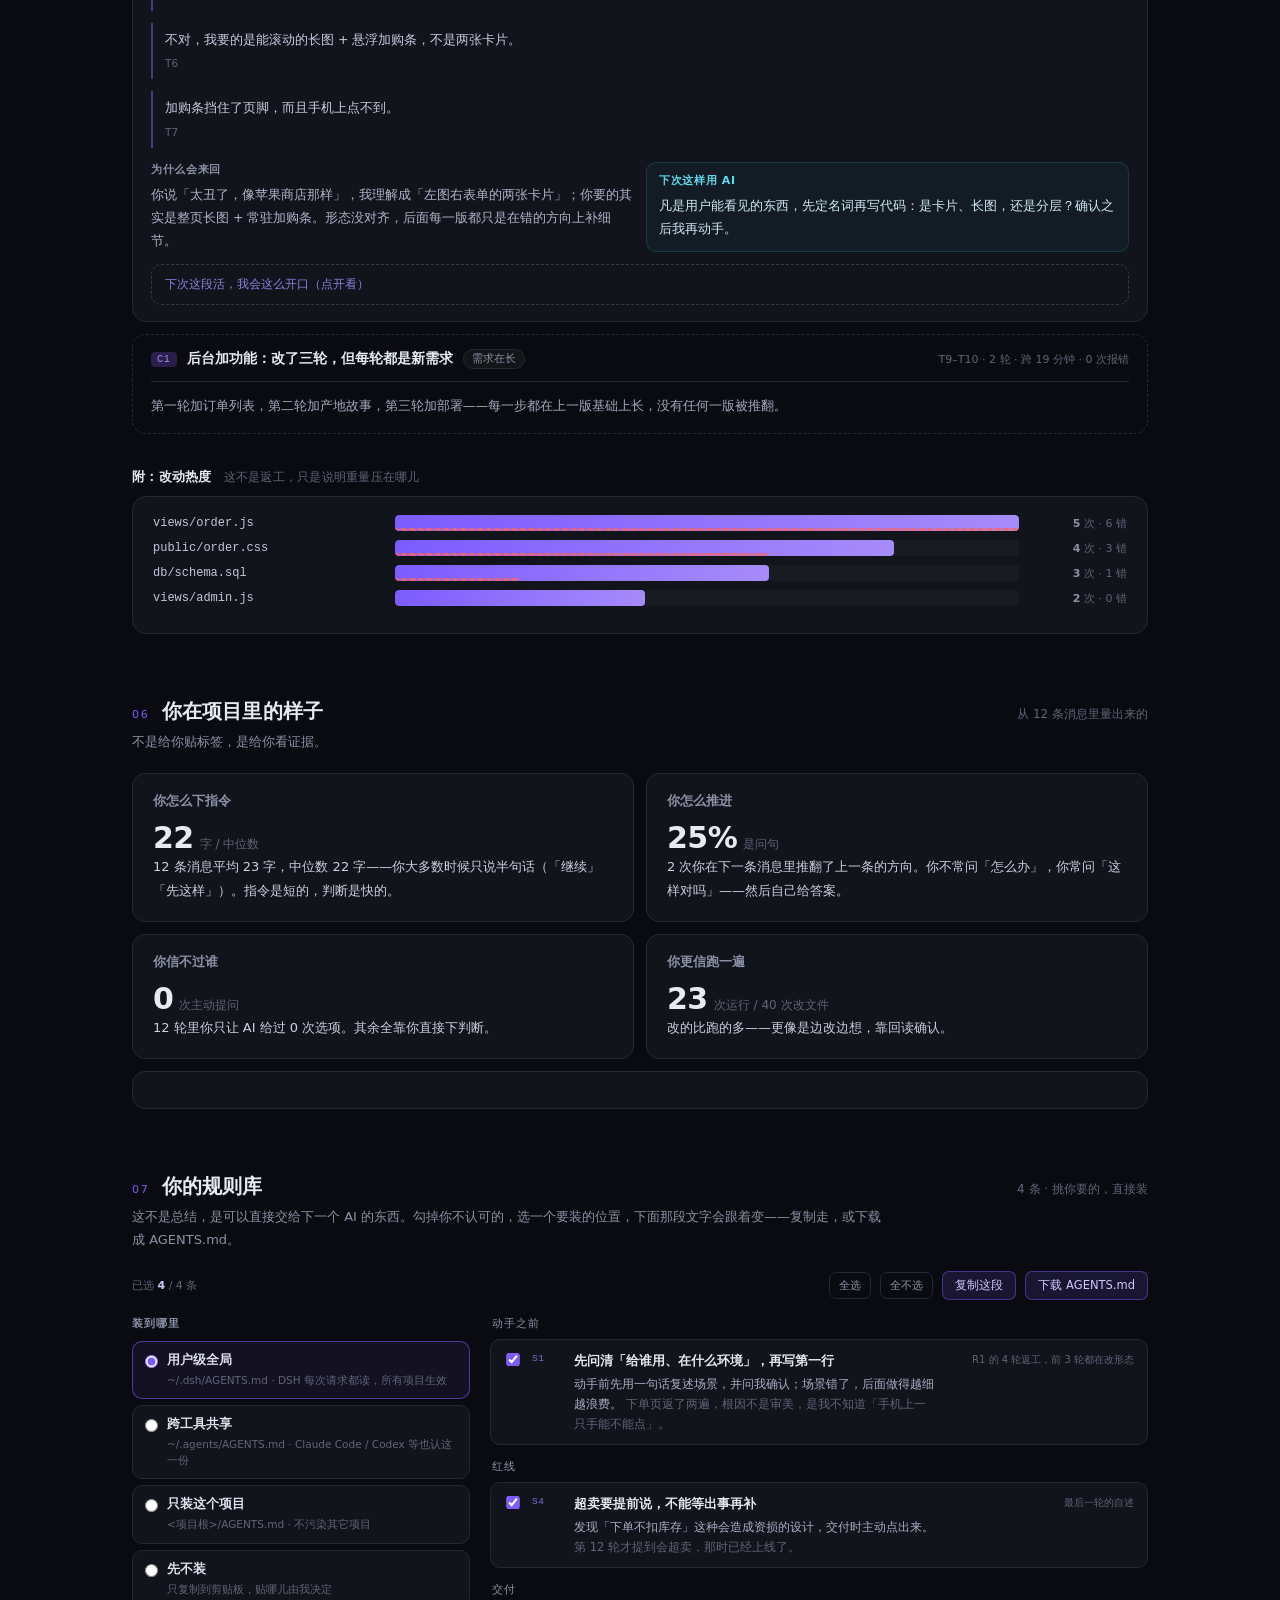
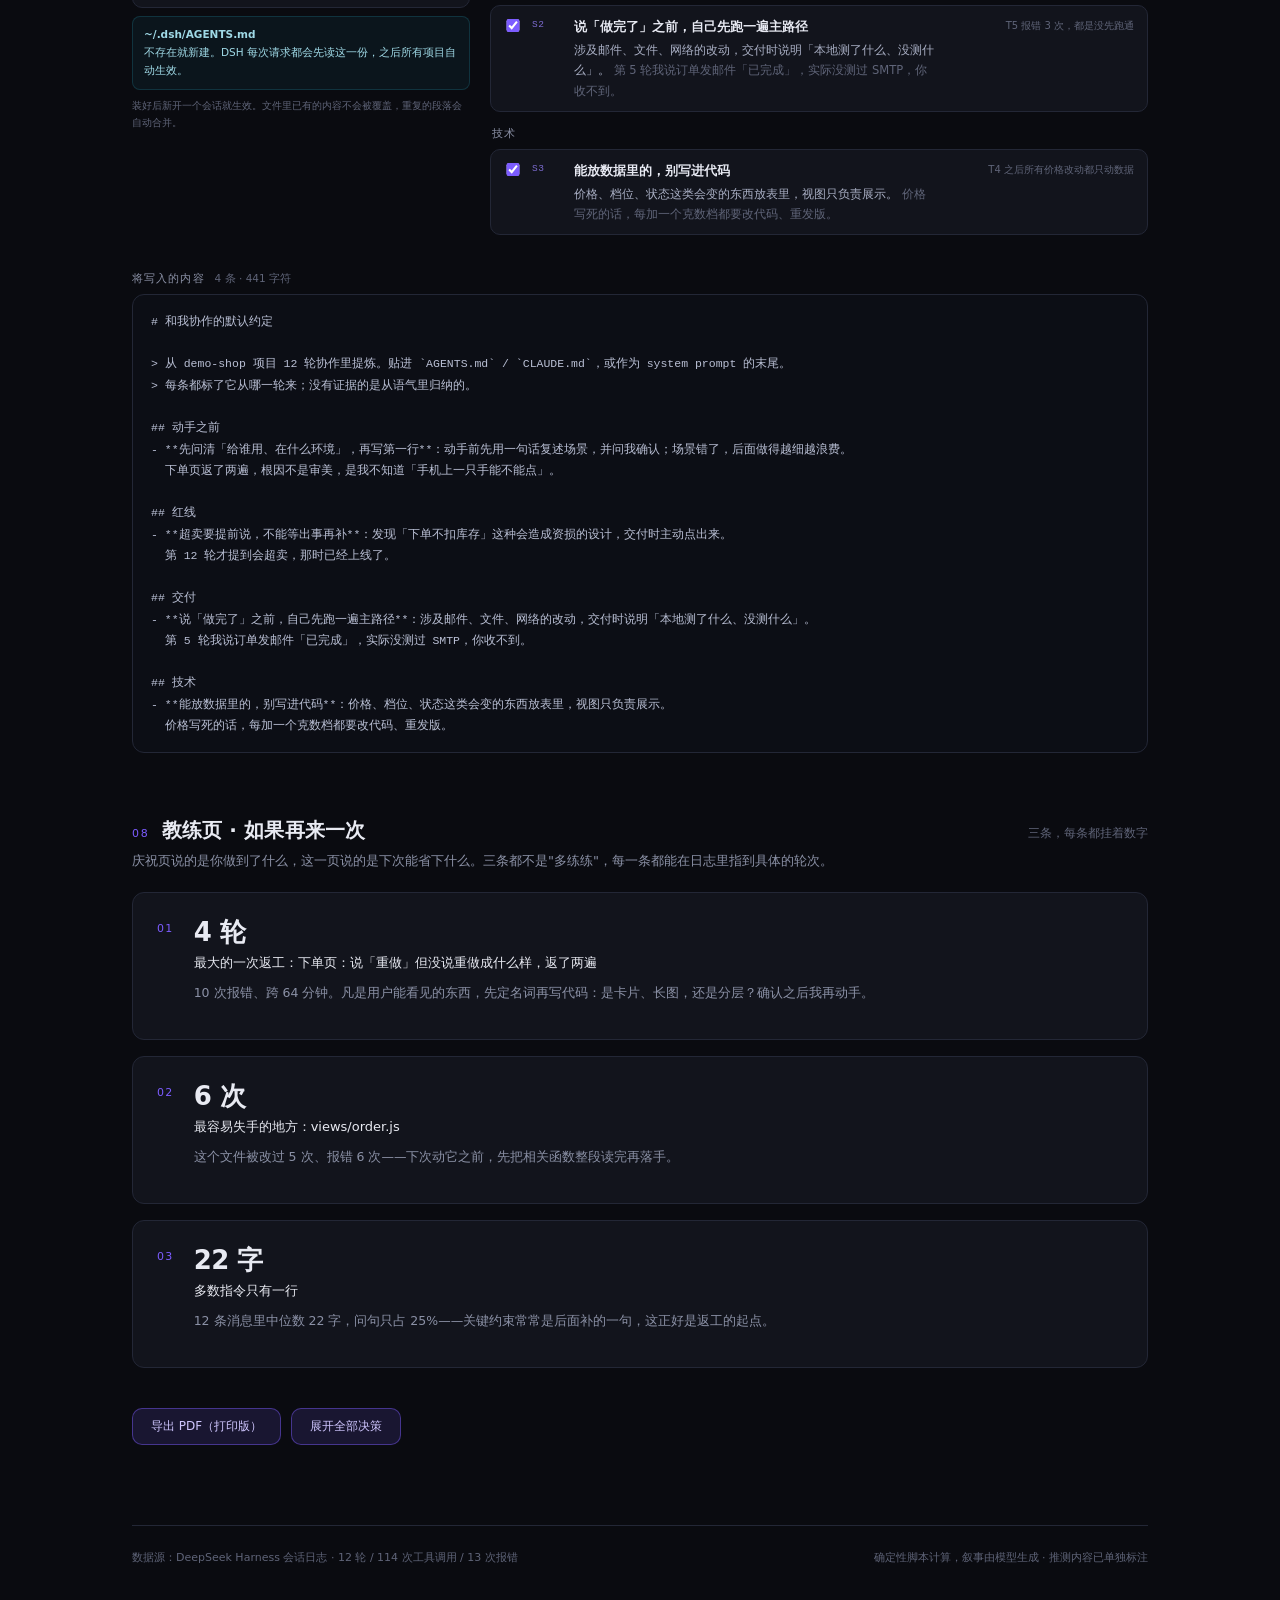
==== commit 1a207e60: "feat(i18n): 中文/EN pill in the corner so the other language is discoverable - render.js: LANG_ALT=<ot" ====
--- a/docs/index.html
+++ b/docs/index.html
@@ -547,6 +547,16 @@
 html[lang="en"] .pick:not(.open) .hint:after{content:"open"}
 html[lang="en"] .dnode.aftervirt .dnode-h:after{content:"on this inferred path — this step may not hold"}
 html[lang="en"] .cf.infer .tag::after{content:' · not something the log recorded'}
+
+/* ---- language switch (top right; only when the other language exists) ---- */
+.langsw{position:fixed;right:18px;top:16px;z-index:90;display:flex;gap:2px;align-items:center;padding:4px 6px;
+  border:1px solid var(--line);border-radius:999px;background:color-mix(in srgb, var(--bg) 82%, transparent);backdrop-filter:blur(8px);font-size:12px}
+.langsw a,.langsw b{padding:3px 9px;border-radius:999px;line-height:1;text-decoration:none;font-weight:500}
+.langsw a{color:var(--dim2)}
+.langsw a:hover{color:var(--txt)}
+.langsw b{color:var(--txt);background:color-mix(in srgb, var(--accent) 18%, transparent);border:1px solid var(--accent)}
+@media print{.langsw{display:none}}
+
 </style>
 </head><body>
 <div class="wrap">
@@ -747,6 +757,7 @@
 </div>
 
 <div class="themes" id="themes"></div>
+<div class="langsw" aria-label="语言"><b>中文</b><a href="en/">EN</a></div>
 
 <script id="i18n" type="application/json">{"html.lang":"zh-CN","h.kicker":"Project Review · Single Project","title.pre":"一个人的","title.post":"天","h.sub":"<b>{turns}</b> 轮对话 · <b>{tools}</b> 次工具调用 · <b>{days}</b> 个活跃日","h.first":"第 1 句 · {m} 月 {d} 日","st.turns":"轮对话","st.tools":"次工具调用","st.files":"个文件被改","st.errors":"次工具报错","st.tokens":"输出 token","st.days":"个活跃日","cheer.head":"你做到了 · 三条能拿出去说的","s2.title":"起手式","s2.note":"先问能不能，再问怎么做","s2.daysNote":"每根柱子 = <b>那天的工具调用次数</b>，高度按最大值缩放。{detail}","s3.title":"轮次光谱","s3.noteOne":"1 个会话 · 每根柱子是一轮","s3.noteMany":"{n} 个会话 · 每根柱子是一轮","s3.lede":"高度是这一轮的工具调用量，颜色是质量分：越绿越顺，越红越翻车。整体是一段前陡后缓的曲线——前两天吃掉 {share}% 的工作量（{tools} 次调用里的 {two} 次），剩下的日子全是打磨。","s3.all":"全部","s3.best":"只看最好的","s3.bad":"只看翻车的","s3.wrote":"只看写了文件的","s3.long":"输入内容长的","s3.chart":"谱图","s3.msgs":"对话总览","s3.lgGood":"顺（q≥70）","s3.lgWarn":"一般（40–69）","s3.lgBad":"翻车（&lt;40）","s3.lgWrote":"柱顶青边 = 这轮写了文件","s3.qnote":"q 是确定性公式算出来的，不是模型打分：基准 70，写成功文件 +10，每次工具报错 −12，被打断 −10，下一轮你接着推进 +8，改道 −12。它量的不是你满不满意，而是这一轮有没有把事情推远、有没有留下要还的债。","s3.picksTitle":"六轮值得回看的现场","s3.picksNote":"点卡片展开当时的原话","s4.title":"决策对照表","s4.note":"{n} 个岔路口 · 点开看对照与后来产出","s4.lede":"每个节点都是一次「AI 给方案、你当场改掉或接受」。左边虚线是它当时的建议，右边实线是你真正走的路。展开后先是一段决策对比，再说这个决策之后 3 轮里产出了什么——数字从日志里数出来，不是我编的。","s4.flow":"分支图","s4.timeline":"时间轴","s4.expand":"展开","s4.collapse":"收起","s5.title":"返工分析","s5.note":"{episodes} 段 · {turns} 轮 · 吃掉 {pct}% 的时间","s5.lede":"返工不等于改得多。同一个文件被改十次，可能只是需求在长。这里只算一种：上一版被判定不可用、必须重做。每段都附你当时的原话——根因和处方是读完原话写的，不是从改动次数里猜的。","s5.episodes":"段真返工","s5.episodesNote":"其余来回是需求在长，不算","s5.turns":"轮对话","s5.turnsNote":"占全部 {all} 轮的 {pct}%","s5.minutes":"实际动手时间","s5.minutesNote":"占全部 {all} 分钟的 {pct}%","s5.errors":"次工具报错","s5.errorsNote":"占 {all} 次的 {pct}%","s5.hot":"附：改动热度","s5.hotNote":"这不是返工，只是说明重量压在哪儿","s5.edits":"{n} 次 · {e} 错","s6.title":"你在项目里的样子","s6.note":"从 {n} 条消息里量出来的","s6.lede":"不是给你贴标签，是给你看证据。","s6.instr":"你怎么下指令","s6.instrUnit":"字 / 中位数","s6.push":"你怎么推进","s6.pushUnit":"是问句","s6.trust":"你信不过谁","s6.trustUnit":"次主动提问","s6.run":"你更信跑一遍","s6.runUnit":"次运行 / {e} 次改文件","s7.title":"你的规则库","s7.note":"{n} 条 · 挑你要的，直接装","s7.lede":"这不是总结，是可以直接交给下一个 AI 的东西。勾掉你不认可的，选一个要装的位置，下面那段文字会跟着变——复制走，或下载成 AGENTS.md。","s7.count":"已选 <b id=\"pickcount\">{n}</b> / {total} 条","s7.all":"全选","s7.none":"全不选","s7.copy":"复制这段","s7.download":"下载 AGENTS.md","s7.where":"装到哪里","s7.hint":"装好后新开一个会话就生效。文件里已有的内容不会被覆盖，重复的段落会自动合并。","s7.genhead":"将写入的内容","s8.title":"教练页 · 如果再来一次","s8.note":"三条，每条都挂着数字","s8.lede":"庆祝页说的是你做到了什么，这一页说的是下次能省下什么。三条都不是\"多练练\"，每一条都能在日志里指到具体的轮次。","btn.pdf":"导出 PDF（打印版）","btn.expandAll":"展开全部决策","btn.collapseAll":"收起全部决策","ft.source":"数据源：DeepSeek Harness 会话日志 · {turns} 轮 / {tools} 次工具调用 / {errors} 次报错","ft.note":"确定性脚本计算，叙事由模型生成 · 推测内容已单独标注","ft.archive":"跨项目档案 →","ask.title":"为数不多「你说了算」的一次","ask.q":"T{turn}，我给了你 {n} 个选项，问：{q}","ask.pick":" — 你选的","deg.title":"这份报告来自 Claude Code 日志。","deg.body":"它不含待办、审批、后台任务这几类事件——所以「审批过几次」「有几条待办」「后台任务跑了多久」在本页是缺席，不是 0。","tg.dsh.t":"用户级全局","tg.dsh.d":"~/.dsh/AGENTS.md · DSH 每次请求都读，所有项目生效","tg.agents.t":"跨工具共享","tg.agents.d":"~/.agents/AGENTS.md · Claude Code / Codex 等也认这一份","tg.project.t":"只装这个项目","tg.project.d":"{path} · 不污染其它项目","tg.none.t":"先不装","tg.none.d":"只复制到剪贴板，贴哪儿由我决定","tg.project.default":"项目根/AGENTS.md","s5.hotRow":"{n} 次 · {e} 错","s6.instrA":"{n} 条消息平均 {avg} 字，中位数 {med} 字——","s6.instrShort":"你大多数时候只说半句话（「继续」「先这样」）","s6.instrShortPaste":"，偶尔贴进来一万多字的日志","s6.instrLong":"你习惯把要求一次说全","s6.instrLongPaste":"，最长的一条有 {k} 千字（贴进来的日志或代码）","s6.instrEndShort":"。指令是短的，判断是快的。","s6.instrEndLong":"。指令是完整的，边界是提前画好的。","s6.pushBody":"{n} 次你在下一条消息里推翻了上一条的方向。你不常问「怎么办」，你常问「这样对吗」——然后自己给答案。","s6.trustBody":"{n} 轮里你只让 AI 给过 {ask} 次选项。其余全靠你直接下判断。","s6.runA":"你让它跑的次数比改代码还多——验证驱动，不是描述驱动。","s6.runB":"改的比跑的多——更像是边改边想，靠回读确认。","rw.why":"为什么会来回","rw.fix":"下次这样用 AI","rw.prompt":"下次这段活，我会这么开口（点开看）","rw.repro":"下次复现这个功能，可以这样说（点开看）","rw.meta":"T{a}–T{b} · {n} 轮 · 跨 {m} 分钟 · {e} 次报错"}</script>
 <script id="data" type="application/gzip+base64">H4sIAAAAAAACCr1aaXMaSZr+KxX11bRcxaGDmNiI3dmJ+TDjjY1uR0zEuDs2MJQtxhLQVchHODQBQkKAQEhudHC4BbKQGFkG5NHBzX8ZVWZVfdJf2H0zi6IATbfaM7NfJCrJyuN53nzeI3nLLgpBF+t8ywZE/58Ed5B1sh5h0f+VNO8PsBY26A0uCP/XJjdCcuMUpXZxfANFP6N3u2inpJ5HldwqqqeVj9nbTlJuHKGjv8jtTS1/hWJ1nIG/ytmZ3Aih1A5rYaWlp//c8QRJ8vp9EuvkLazkXxLdgr58dtnCul95xjajb/F3whvWycLm/EHXggSbDy6JZBgrNPqhjeftFlYQRb8IDzYLKwWFgMQ6Z+agywvBR97z+linnbdyHGdh/UtB1jk3TT67Xe554WvWaZvluGHDH1gntwwjucTgY++iwDr5mRmrg+Osei/B5xm2T/OOaTttf+ZdEPTluf2LAZc7SLdNR3sDiL5l55cWXb5HgiS5ngvGXoKuhcfDvblePv+94GOdVpuFXRQ8XpePPlot7KLrNflss1vY75cECWb42hX0+lknN2V1WFif9/l8cNBiYUXB4xUFd1BindZlC+txvZFY55O3LGBu5azTX3G2rzgba+A5a7cMUJ5dtoz1sw/72Tijn335O7Ku/3S9oe8P+X7ylvUO2OU4jmct7DPRv0gMIejXNz/cN0H8LrQnkH4BtuFbWliwsKLfD7t78h0sA1b3a/+SL0hoD7yS5imKgscbpACKgsvDOq2chX0leoPA4ayFfS4KAdbJT1vYV8LT/5EEl+ieZ528Y9lY3pO3rI8s2/d7v9u1QE0Z+DPvDWY1ofqY45085+S4KY7j/shaWM+SyDqtho1aLez3rHPaSgyYsDUAV1+cRBqXJEFknSyObePIX1E4d58zidZiaqQrNzZQagfVz9VS8ia0wlpYl5d1smgtppSqavVIbsTl9pXc2rjt5HCmJrf31cs6+uEUVa9uQmH1OCw3UupxGLV+QJ/2oaV6COOlt5V2Vq2Hb0Iraj9LB0HVnNyK4tg2iqZQooLjG0QZUsrqldzJKdkuimbpEvRD8uQ7C+v1BQVRXAoEBQ/[base64]/KhENnwjZkwnZPJuactlEm7AYTdsrE9AQT03cxQUFCsT21VMHJuBLZV1azqHWMYlGlvXrbSeLLNSUCRis3PtEP+PpciezLjTgups2ngY6RaeLYFv0S3t6p41QVna+gRJGeN0b0u6Qggz7t4erlbSeptffJCaKDj8D80iu8kh4ueKUgoGsZg/[base64]/O6/DbhvDb74KfqgbOXMmNFIrVqR4AzN0iLpyhQh1fbqj9dbS1d9s5GCCNP5fw5cZNaEXZrKNCRS2VqSWrl3Xmm0eP/5sBh5He1kIAKmpeoUKFDqZkKii8Tvuo19tyI6SFU2MwA6qLLu8CxTgoSEH6CJ++AGh+oCnTQ6Cn7we0Y8LD8jNDoHkCtG1g5/Yh0HfLCkFWK12io1O5sS23okQMLkBR11MonLsJreDYNljk9bHaa6KjE5Tv3YTCKP1XtddUSxVKDIqk1Y0m/rGAdqKotaetfBg9BTBYNGucKtSIoPPQbSeHro9RvgeDDUZSTlfReVpdP4Uj0EjAK8UoShd/zuwDS08XvG69xS39ctMf6M7MkJGZ+zBivSvm4YeM2CgjnM6IKZSf/TsuF9WawAKBXcmt4v2aGunidg4lKkpuVdvpo3yPecDglTN8WUWJonrxCb8v0fgD79cgP+kUUaqkxNdNFODNitJvE0hDSjxGQiAiSjsX4DzJqMBka0eLVEDG3pdQo6H9pW3M8K+mwDqnUzA7pGD2fhTY+HEKZg0GHIQAh3VC+meG+PMG/sZucbIkd9NyKwpeYDV320mqoaTcyOD4Bi605EZCWWlSeTI7V+PtTJORXM+Er1yi4GJQdA1Oy/V70HsynFoqMwGXx+P1gftQTtpA7scaTsa1d8ApHLRYnbHbA6/HYP9HUeZndZTnhijP/[base64]/U4UGSnoF98Mg0adnXRN6eyqvW1ooWjXjnFkDRzB+Y5y1LoTZ48Q1P3tLzXwgYzw5vSVvyewExE7P0xgZ6iSzE5KOXdnFBOpKN3PUCKKbYNDuz6H5CddR/U0LrRQFvwbQBL7qGQqjMfvfiGIZtMGh0lCcemNFBQWPcySzxtkHjC0lY6uruZw4ey2ExOlNz4384ARBVJVoEYOCWmmgqpNlK2M50ZCYMH/5iGUoKYkQXzpdQuwY9pK/01J87/YqG0D7E1pK2+9D/[base64]/U9E0SWVrmIUQVE4SWtuhKTYMF8R8G2m8vNNJm7K42DUCCaxZ/aqKCnbtp60gz5WCKoZ3UHZerwfjoLnIB8PDtl7p+VUqj7WYjvtjbx+zLegbgfupyVICRPFPGuvjWUPoXFECOiJQI4UJ9LymFdPYmifG9keQOQn7ncQQNj+30w5s0WTYXNLF1gCfVzQwYfMETsRuw5mh1VSfQuOSqQuhaOyKwB6JcrNUGTrhLvNnEpBplnP4vSdYb/LcR96NM+xPCDUdTjsHb4Hh3toq0I3owzNo579B8/hR9/l5F+Z2Hn/UEpQCvBb4nSsM7JiBzKwDQCHlwZTAP4eveJSNJ4wXTHYDO9MF5P03vbTDcSpt4T4ZLe3TrsTpTOJb0Y1LaD4pLvBVVMUXjlF19AVdvtIs5jUFv/GmzFFdSdmG5ADuK79Idp88OM+WEW/JnPtThyiKAEWbu4CSUHGW9K7kbx55Jau6AtUChrh+RmDBevIQ3oZ8h5OdLCKaDJ9RxMoHuIQ2H8uYSqOeDStSSRSbpFOrY5v/47yXKKxr3KVlQ9+YBjWyToHUmPldzqaHKXuu3kYQqSJ6K1K1T9Ee/XzBkdFEsnsrjhYmtNrbtFAzXt/SGJAsEVapEuHP39GipUtEwWDHi3iba2wYBLZaUdVRMrAx/3Gna/XsL7NSVTwbFrNdJVChvqSZistqCW+3rluJpDWym1lgLnFM0Oyls5mEXfTtjIQtX+PrTHouh85bZzoHu45gYolqnmTtfw/ZI/qFtIUHgd/H8qa4wImMM4r6Swoy/jX5LLj8w7bcw7bZr3y3PYkcFnjMFn4JwGRP9iIDjmfiicOsOxjyZikyj/I3CVzwPqe1XtcP+2k/vWx08xgOYPYZTvkR2G0HkaZ3qomjSIN1swBeu2c/[base64]/[base64]/JCwCv5PXoOPbgRtrCLXt8SEaFRYiysNO8SBf2u22absuktj4z+9ileb/uN/trMzPKyhRWXFsxu7xtg87noXwqQAw6WA3oYT43mAhDVN9ZuQkl6ZalkKqBqEJKCA1M2a+gwQl0NlWEjR2DpjMbgkKivxZQMlAJRuqzW3qOjlNqvo0ILZ2u0gg6TDcwbAn3ylZbJ6m6O+BS4vOvtqVcJ8BpXCXx5ql7o5YNX829G1MTkV0mBponyRSqDqFpSepvQuF/DsW0I5Q7KWviHm1DSkDKyzlMc3yAXwSlwQ1Cn0ItFJID6moc7AMbOqN2q2s/oOUY8xdgYavmQ22Wa1D3CDzlE96jIg8ZSNqwmNuTWkdzeN/Ggu/xwDlWTcisKEQWhCiSCRJeQJA0uGuRGW72uod7qkAF8FUfphLZSldtwMY131+kHpbuttAugO5km0cQknRrvXam1C7y/CXgM7kcAS0L6DXH10KI/pszwK2dnjAO2Dz6qdmEkaIPZSeGtmiTxCDGb6o9ado0OqPbprYl+MzO4rjEh/tjB4ERZy2QZG0PSi6SuL59LFAMtlPtpoG0moHEihAs1M9CRLs70aGZCnQCN0lE0q/bzRtqrw0rTIYCDJDcAKCkXqv2sct6GLDO9bwQtxn0bkEZyHZQ+VS8O1IsP5qKVbsNkZJr/KblVtQaFXlxLG+VNI1/[base64]/fokSryVZFHkV0qPPDS5CriC80TjPfAzGvbPD6c80vzDf//tb/7r8TdTix7wes8F8lMb+I5+Hvl6+Fu1X2mlppKv4mLz30w9lpf/F9c5C/jYJgAA</script>
@@ -1403,12 +1414,12 @@
   function genMd() {
     var sel = {};
     [].forEach.call(document.querySelectorAll('.rchk'), function (c) { if (c.checked) sel[c.value] = 1; });
-    var out = ['# 和我协作的默认约定', '', '> 从 ' + D.meta.project + ' 项目 ' + D.totals.turns + ' 轮协作里提炼。贴进 `AGENTS.md` / `CLAUDE.md`，或作为 system prompt 的末尾。', '> 每条都标了它从哪一轮来；没有证据的是从语气里归纳的。'];
+    var out = EN ? ['# How I like to work with an AI', '', '> Distilled from ' + D.totals.turns + ' turns on ' + D.meta.project + '. Paste it into `AGENTS.md` / `CLAUDE.md`, or at the end of a system prompt.', '> Every line says which turn it came from; anything without evidence was inferred from tone.'] : ['# 和我协作的默认约定', '', '> 从 ' + D.meta.project + ' 项目 ' + D.totals.turns + ' 轮协作里提炼。贴进 `AGENTS.md` / `CLAUDE.md`，或作为 system prompt 的末尾。', '> 每条都标了它从哪一轮来；没有证据的是从语气里归纳的。'];
     GROUPS.forEach(function (g) {
       var rs = D.rules.filter(function (r) { return r.group === g && sel[r.id]; });
       if (!rs.length) return;
       out.push('', '## ' + g);
-      rs.forEach(function (r) { out.push('- **' + r.title + '**：' + r.rule + '  ', '  ' + r.why); });
+      rs.forEach(function (r) { out.push('- **' + r.title + '**' + (EN ? ': ' : '：') + r.rule + '  ', '  ' + r.why); });
     });
     return out.join('\n') + '\n';
   }
@@ -1420,7 +1431,7 @@
     var m = genMd();
     window.__MD = m;
     document.getElementById('genpre').textContent = m;
-    document.getElementById('genmeta').textContent = n + ' 条 · ' + m.replace(/\s/g, '').length + ' 字符';
+    document.getElementById('genmeta').textContent = EN ? (n + ' rules · ' + m.replace(/\s/g, '').length + ' chars') : (n + ' 条 · ' + m.replace(/\s/g, '').length + ' 字符');
     var t = TGT[document.querySelector('input[name=tgt]:checked').value];
     document.getElementById('tgtpath').innerHTML = '<b>' + esc(t.path) + '</b><br>' + esc(t.note);
   }
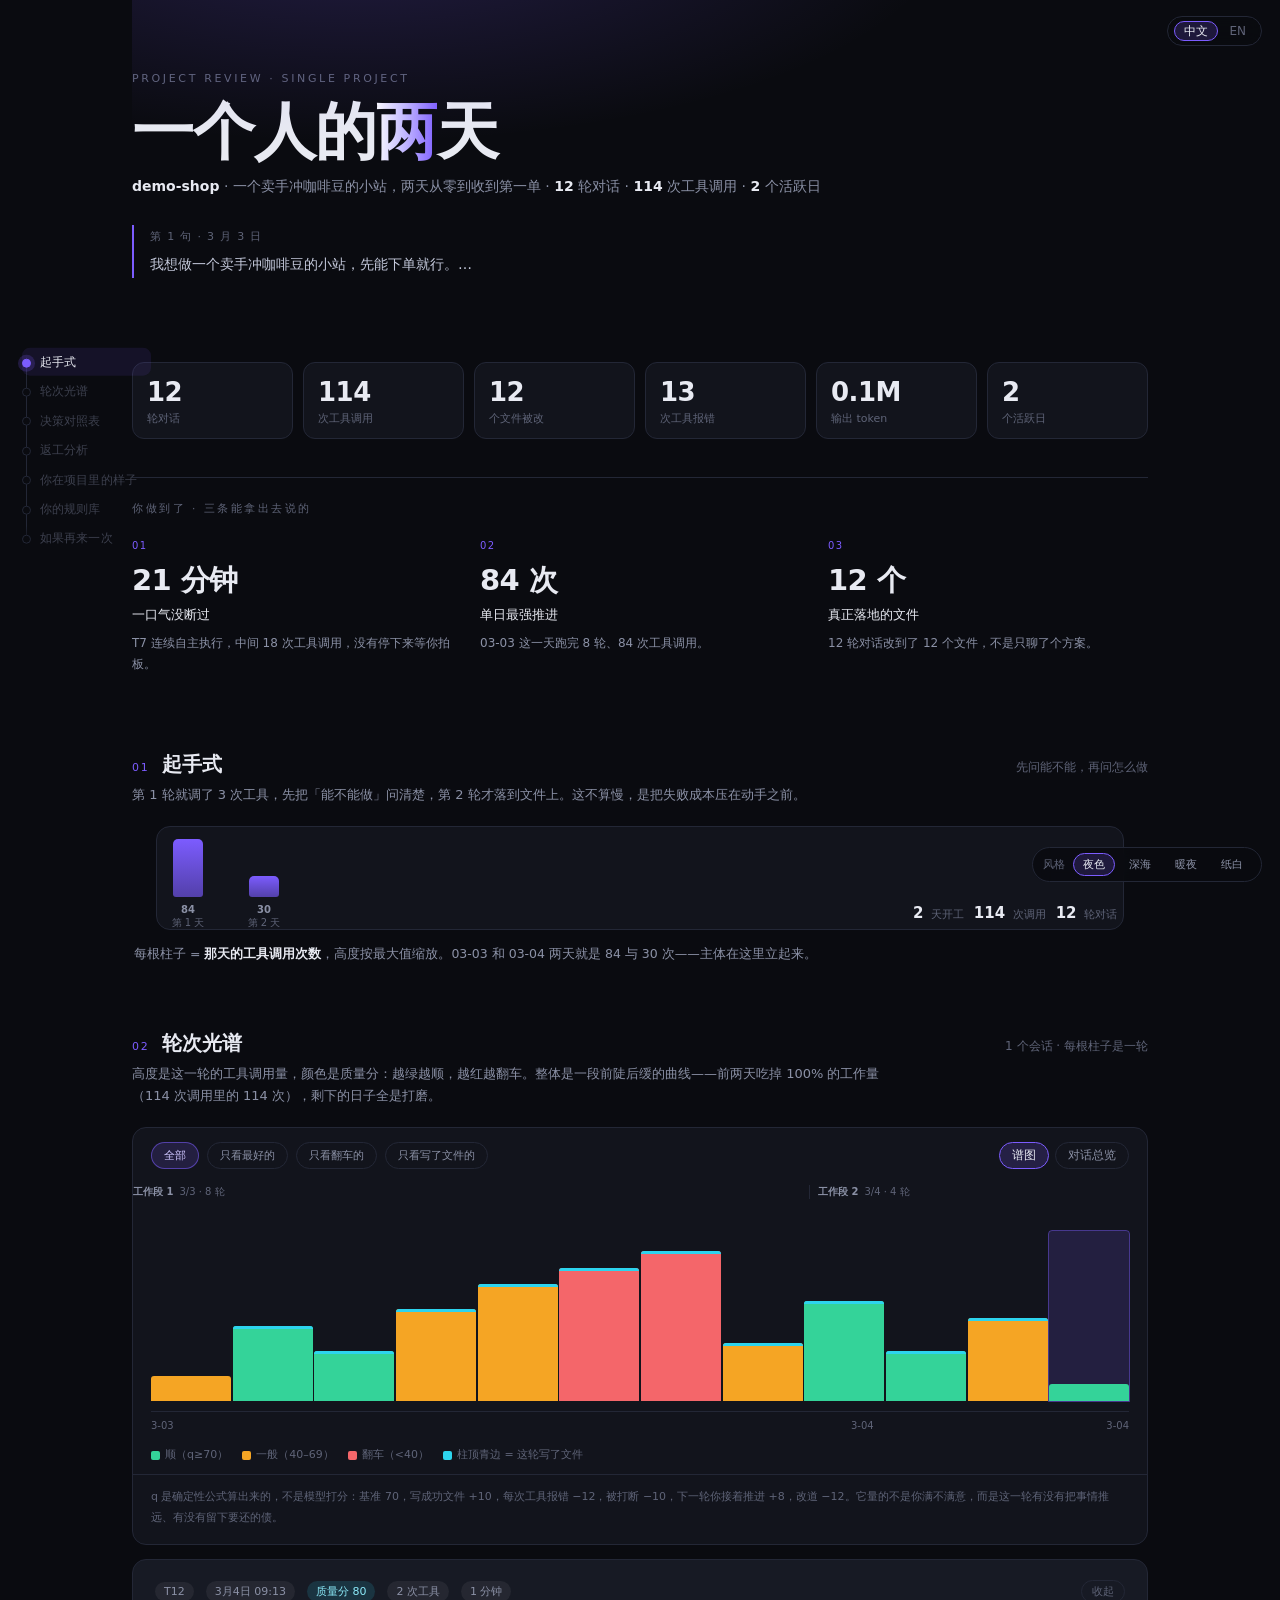
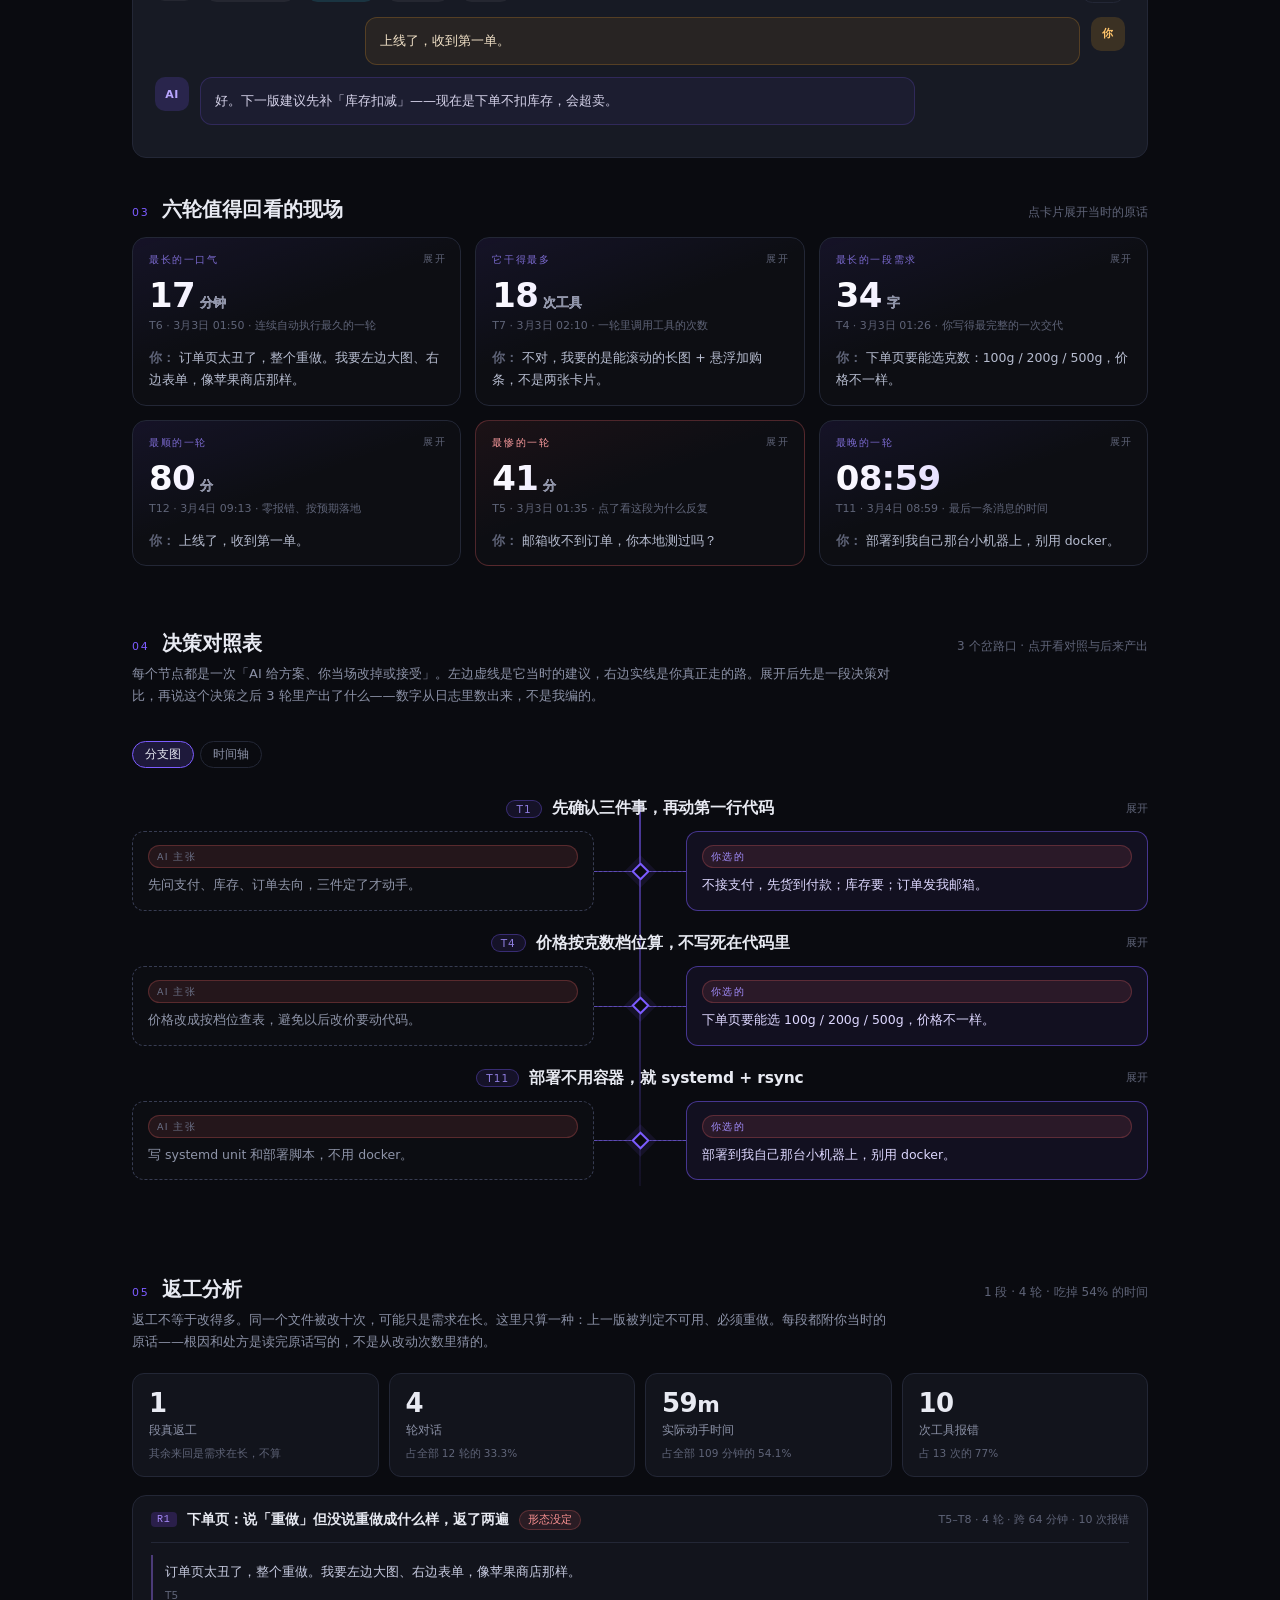
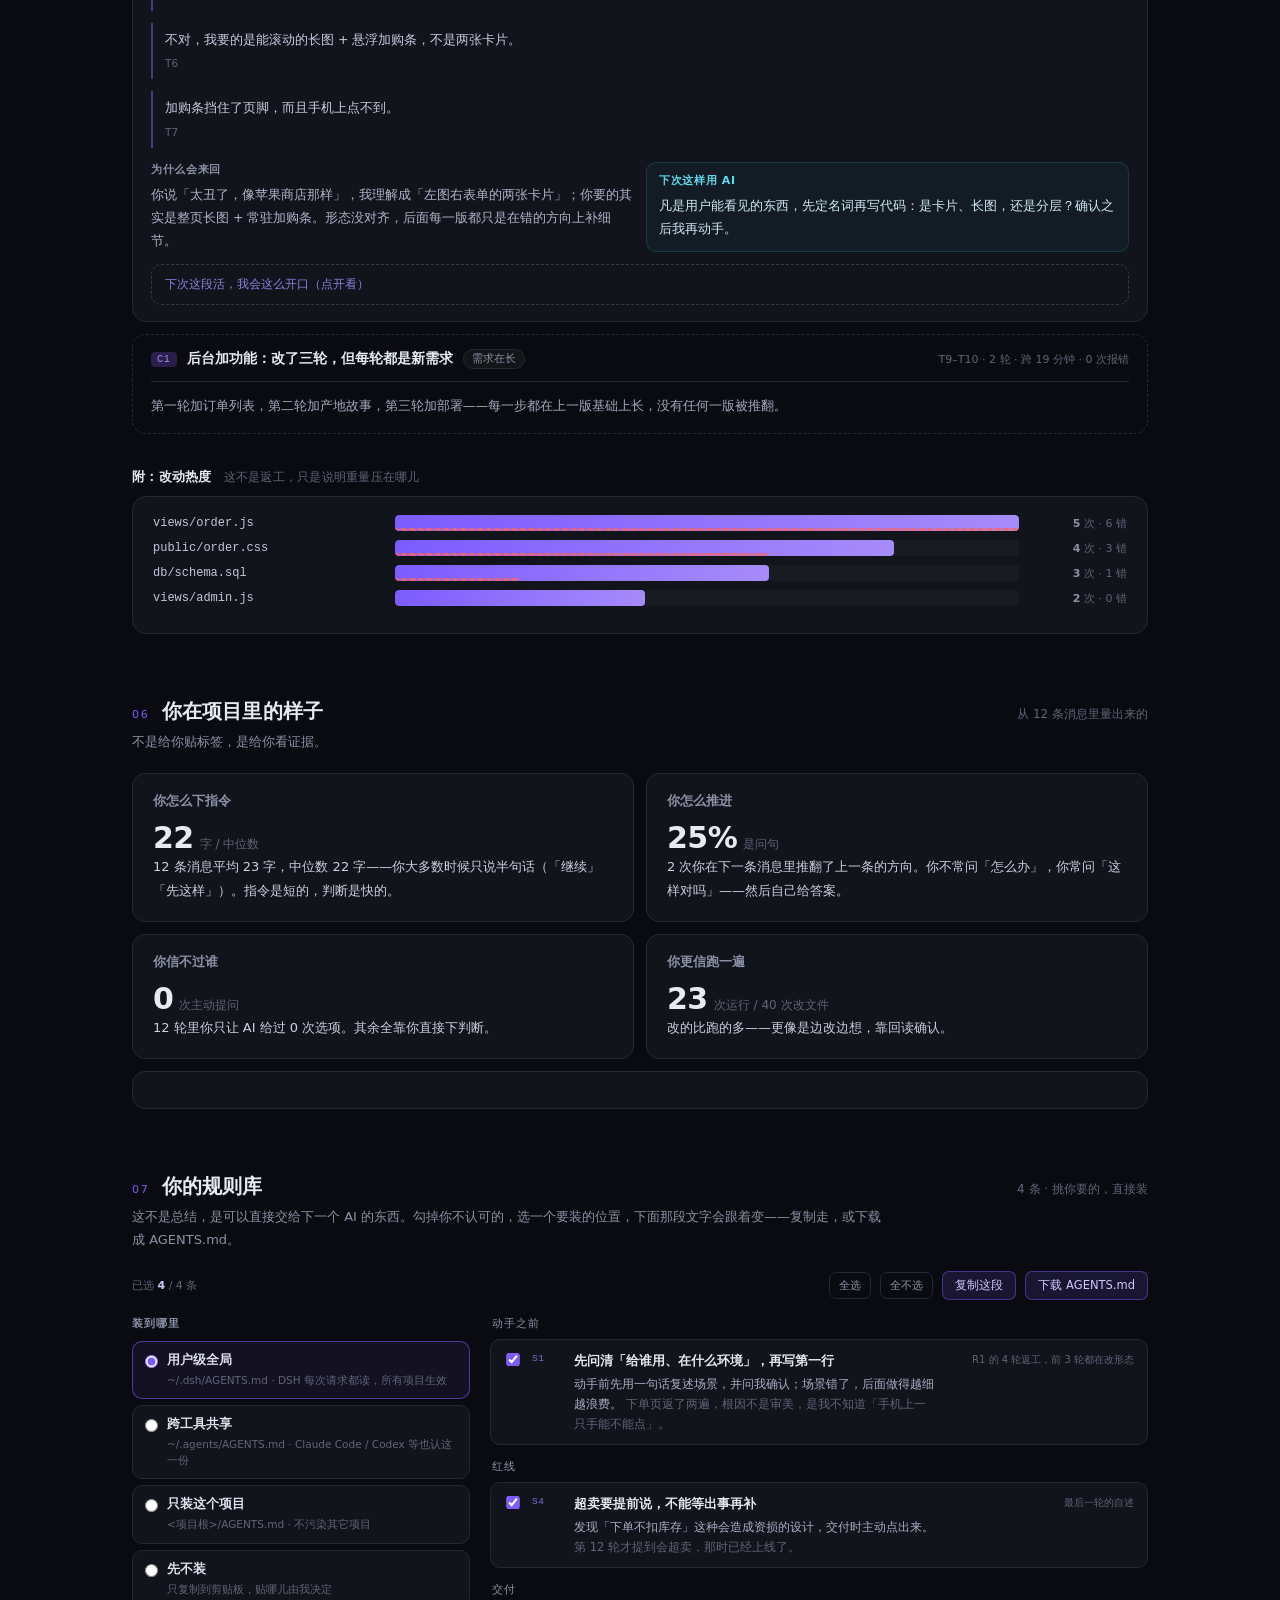
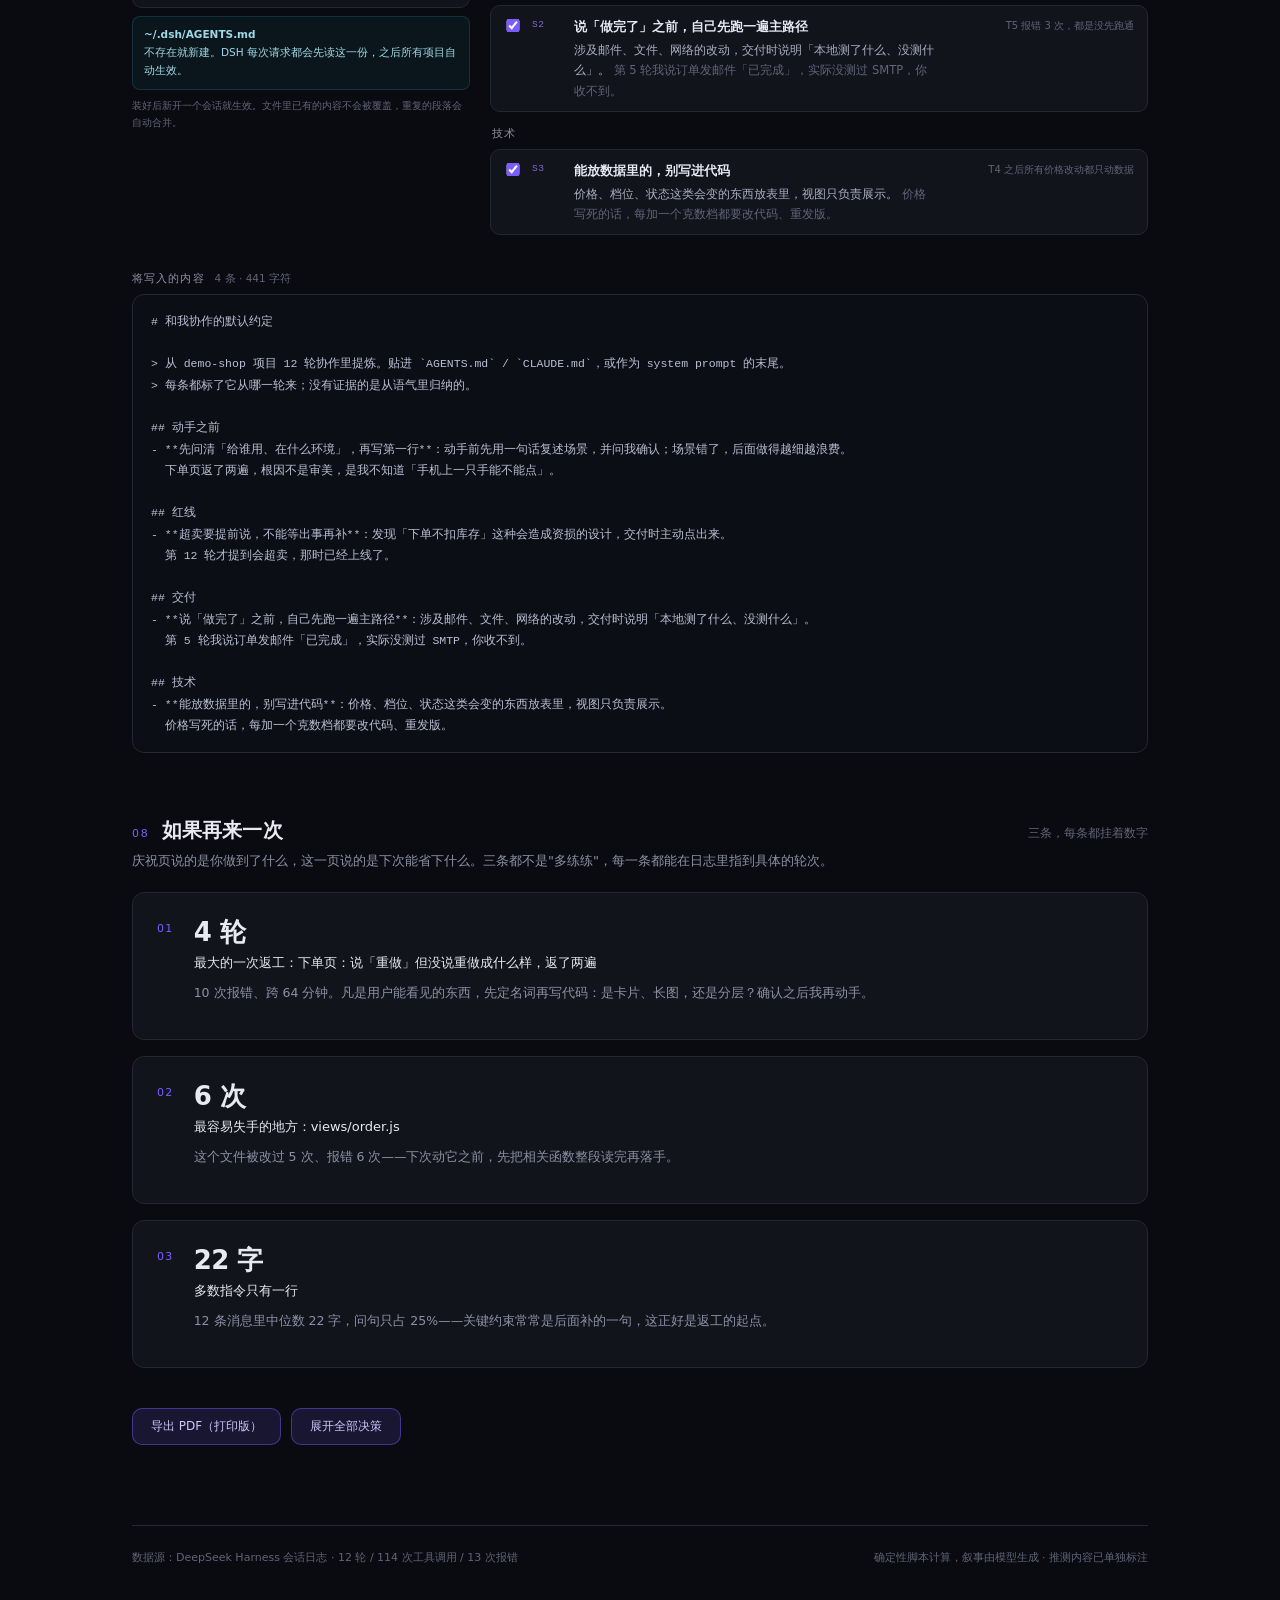
==== commit 8eda8e6d: "fix: the last section is 如果再来一次 / If you ran it again — drop the 教练页 prefix" ====
--- a/docs/index.html
+++ b/docs/index.html
@@ -500,7 +500,7 @@
 .seg b{color:var(--dim);font-weight:600;margin-right:6px}
 .segtick{position:absolute;top:3px;height:9px;border-left:1px dashed var(--line)}
 .day.zero .bar{background:rgba(255,255,255,.12);height:2px!important;align-self:flex-end}
-/* ---- 庆祝页 / 教练页 ---- */
+/* ---- celebration / coach ---- */
 .cheer{margin-top:38px;border-top:1px solid var(--line);padding-top:24px}
 .cheer-h{font-size:10.5px;letter-spacing:.24em;color:var(--dim2);text-transform:uppercase;margin-bottom:18px}
 .cheer-grid{display:grid;grid-template-columns:repeat(3,minmax(0,1fr));gap:28px}
@@ -731,7 +731,7 @@
 </section>
 
 <section id="s8">
-  <div class="h2"><span class="idx">08</span><h2>教练页 · 如果再来一次</h2><span class="note">三条，每条都挂着数字</span></div>
+  <div class="h2"><span class="idx">08</span><h2>如果再来一次</h2><span class="note">三条，每条都挂着数字</span></div>
   <p class="lede">庆祝页说的是你做到了什么，这一页说的是下次能省下什么。三条都不是"多练练"，每一条都能在日志里指到具体的轮次。</p>
   <div class="coach">
     <div class="co"><span class="cn">01</span>
@@ -759,7 +759,7 @@
 <div class="themes" id="themes"></div>
 <div class="langsw" aria-label="语言"><b>中文</b><a href="en/">EN</a></div>
 
-<script id="i18n" type="application/json">{"html.lang":"zh-CN","h.kicker":"Project Review · Single Project","title.pre":"一个人的","title.post":"天","h.sub":"<b>{turns}</b> 轮对话 · <b>{tools}</b> 次工具调用 · <b>{days}</b> 个活跃日","h.first":"第 1 句 · {m} 月 {d} 日","st.turns":"轮对话","st.tools":"次工具调用","st.files":"个文件被改","st.errors":"次工具报错","st.tokens":"输出 token","st.days":"个活跃日","cheer.head":"你做到了 · 三条能拿出去说的","s2.title":"起手式","s2.note":"先问能不能，再问怎么做","s2.daysNote":"每根柱子 = <b>那天的工具调用次数</b>，高度按最大值缩放。{detail}","s3.title":"轮次光谱","s3.noteOne":"1 个会话 · 每根柱子是一轮","s3.noteMany":"{n} 个会话 · 每根柱子是一轮","s3.lede":"高度是这一轮的工具调用量，颜色是质量分：越绿越顺，越红越翻车。整体是一段前陡后缓的曲线——前两天吃掉 {share}% 的工作量（{tools} 次调用里的 {two} 次），剩下的日子全是打磨。","s3.all":"全部","s3.best":"只看最好的","s3.bad":"只看翻车的","s3.wrote":"只看写了文件的","s3.long":"输入内容长的","s3.chart":"谱图","s3.msgs":"对话总览","s3.lgGood":"顺（q≥70）","s3.lgWarn":"一般（40–69）","s3.lgBad":"翻车（&lt;40）","s3.lgWrote":"柱顶青边 = 这轮写了文件","s3.qnote":"q 是确定性公式算出来的，不是模型打分：基准 70，写成功文件 +10，每次工具报错 −12，被打断 −10，下一轮你接着推进 +8，改道 −12。它量的不是你满不满意，而是这一轮有没有把事情推远、有没有留下要还的债。","s3.picksTitle":"六轮值得回看的现场","s3.picksNote":"点卡片展开当时的原话","s4.title":"决策对照表","s4.note":"{n} 个岔路口 · 点开看对照与后来产出","s4.lede":"每个节点都是一次「AI 给方案、你当场改掉或接受」。左边虚线是它当时的建议，右边实线是你真正走的路。展开后先是一段决策对比，再说这个决策之后 3 轮里产出了什么——数字从日志里数出来，不是我编的。","s4.flow":"分支图","s4.timeline":"时间轴","s4.expand":"展开","s4.collapse":"收起","s5.title":"返工分析","s5.note":"{episodes} 段 · {turns} 轮 · 吃掉 {pct}% 的时间","s5.lede":"返工不等于改得多。同一个文件被改十次，可能只是需求在长。这里只算一种：上一版被判定不可用、必须重做。每段都附你当时的原话——根因和处方是读完原话写的，不是从改动次数里猜的。","s5.episodes":"段真返工","s5.episodesNote":"其余来回是需求在长，不算","s5.turns":"轮对话","s5.turnsNote":"占全部 {all} 轮的 {pct}%","s5.minutes":"实际动手时间","s5.minutesNote":"占全部 {all} 分钟的 {pct}%","s5.errors":"次工具报错","s5.errorsNote":"占 {all} 次的 {pct}%","s5.hot":"附：改动热度","s5.hotNote":"这不是返工，只是说明重量压在哪儿","s5.edits":"{n} 次 · {e} 错","s6.title":"你在项目里的样子","s6.note":"从 {n} 条消息里量出来的","s6.lede":"不是给你贴标签，是给你看证据。","s6.instr":"你怎么下指令","s6.instrUnit":"字 / 中位数","s6.push":"你怎么推进","s6.pushUnit":"是问句","s6.trust":"你信不过谁","s6.trustUnit":"次主动提问","s6.run":"你更信跑一遍","s6.runUnit":"次运行 / {e} 次改文件","s7.title":"你的规则库","s7.note":"{n} 条 · 挑你要的，直接装","s7.lede":"这不是总结，是可以直接交给下一个 AI 的东西。勾掉你不认可的，选一个要装的位置，下面那段文字会跟着变——复制走，或下载成 AGENTS.md。","s7.count":"已选 <b id=\"pickcount\">{n}</b> / {total} 条","s7.all":"全选","s7.none":"全不选","s7.copy":"复制这段","s7.download":"下载 AGENTS.md","s7.where":"装到哪里","s7.hint":"装好后新开一个会话就生效。文件里已有的内容不会被覆盖，重复的段落会自动合并。","s7.genhead":"将写入的内容","s8.title":"教练页 · 如果再来一次","s8.note":"三条，每条都挂着数字","s8.lede":"庆祝页说的是你做到了什么，这一页说的是下次能省下什么。三条都不是\"多练练\"，每一条都能在日志里指到具体的轮次。","btn.pdf":"导出 PDF（打印版）","btn.expandAll":"展开全部决策","btn.collapseAll":"收起全部决策","ft.source":"数据源：DeepSeek Harness 会话日志 · {turns} 轮 / {tools} 次工具调用 / {errors} 次报错","ft.note":"确定性脚本计算，叙事由模型生成 · 推测内容已单独标注","ft.archive":"跨项目档案 →","ask.title":"为数不多「你说了算」的一次","ask.q":"T{turn}，我给了你 {n} 个选项，问：{q}","ask.pick":" — 你选的","deg.title":"这份报告来自 Claude Code 日志。","deg.body":"它不含待办、审批、后台任务这几类事件——所以「审批过几次」「有几条待办」「后台任务跑了多久」在本页是缺席，不是 0。","tg.dsh.t":"用户级全局","tg.dsh.d":"~/.dsh/AGENTS.md · DSH 每次请求都读，所有项目生效","tg.agents.t":"跨工具共享","tg.agents.d":"~/.agents/AGENTS.md · Claude Code / Codex 等也认这一份","tg.project.t":"只装这个项目","tg.project.d":"{path} · 不污染其它项目","tg.none.t":"先不装","tg.none.d":"只复制到剪贴板，贴哪儿由我决定","tg.project.default":"项目根/AGENTS.md","s5.hotRow":"{n} 次 · {e} 错","s6.instrA":"{n} 条消息平均 {avg} 字，中位数 {med} 字——","s6.instrShort":"你大多数时候只说半句话（「继续」「先这样」）","s6.instrShortPaste":"，偶尔贴进来一万多字的日志","s6.instrLong":"你习惯把要求一次说全","s6.instrLongPaste":"，最长的一条有 {k} 千字（贴进来的日志或代码）","s6.instrEndShort":"。指令是短的，判断是快的。","s6.instrEndLong":"。指令是完整的，边界是提前画好的。","s6.pushBody":"{n} 次你在下一条消息里推翻了上一条的方向。你不常问「怎么办」，你常问「这样对吗」——然后自己给答案。","s6.trustBody":"{n} 轮里你只让 AI 给过 {ask} 次选项。其余全靠你直接下判断。","s6.runA":"你让它跑的次数比改代码还多——验证驱动，不是描述驱动。","s6.runB":"改的比跑的多——更像是边改边想，靠回读确认。","rw.why":"为什么会来回","rw.fix":"下次这样用 AI","rw.prompt":"下次这段活，我会这么开口（点开看）","rw.repro":"下次复现这个功能，可以这样说（点开看）","rw.meta":"T{a}–T{b} · {n} 轮 · 跨 {m} 分钟 · {e} 次报错"}</script>
+<script id="i18n" type="application/json">{"html.lang":"zh-CN","h.kicker":"Project Review · Single Project","title.pre":"一个人的","title.post":"天","h.sub":"<b>{turns}</b> 轮对话 · <b>{tools}</b> 次工具调用 · <b>{days}</b> 个活跃日","h.first":"第 1 句 · {m} 月 {d} 日","st.turns":"轮对话","st.tools":"次工具调用","st.files":"个文件被改","st.errors":"次工具报错","st.tokens":"输出 token","st.days":"个活跃日","cheer.head":"你做到了 · 三条能拿出去说的","s2.title":"起手式","s2.note":"先问能不能，再问怎么做","s2.daysNote":"每根柱子 = <b>那天的工具调用次数</b>，高度按最大值缩放。{detail}","s3.title":"轮次光谱","s3.noteOne":"1 个会话 · 每根柱子是一轮","s3.noteMany":"{n} 个会话 · 每根柱子是一轮","s3.lede":"高度是这一轮的工具调用量，颜色是质量分：越绿越顺，越红越翻车。整体是一段前陡后缓的曲线——前两天吃掉 {share}% 的工作量（{tools} 次调用里的 {two} 次），剩下的日子全是打磨。","s3.all":"全部","s3.best":"只看最好的","s3.bad":"只看翻车的","s3.wrote":"只看写了文件的","s3.long":"输入内容长的","s3.chart":"谱图","s3.msgs":"对话总览","s3.lgGood":"顺（q≥70）","s3.lgWarn":"一般（40–69）","s3.lgBad":"翻车（&lt;40）","s3.lgWrote":"柱顶青边 = 这轮写了文件","s3.qnote":"q 是确定性公式算出来的，不是模型打分：基准 70，写成功文件 +10，每次工具报错 −12，被打断 −10，下一轮你接着推进 +8，改道 −12。它量的不是你满不满意，而是这一轮有没有把事情推远、有没有留下要还的债。","s3.picksTitle":"六轮值得回看的现场","s3.picksNote":"点卡片展开当时的原话","s4.title":"决策对照表","s4.note":"{n} 个岔路口 · 点开看对照与后来产出","s4.lede":"每个节点都是一次「AI 给方案、你当场改掉或接受」。左边虚线是它当时的建议，右边实线是你真正走的路。展开后先是一段决策对比，再说这个决策之后 3 轮里产出了什么——数字从日志里数出来，不是我编的。","s4.flow":"分支图","s4.timeline":"时间轴","s4.expand":"展开","s4.collapse":"收起","s5.title":"返工分析","s5.note":"{episodes} 段 · {turns} 轮 · 吃掉 {pct}% 的时间","s5.lede":"返工不等于改得多。同一个文件被改十次，可能只是需求在长。这里只算一种：上一版被判定不可用、必须重做。每段都附你当时的原话——根因和处方是读完原话写的，不是从改动次数里猜的。","s5.episodes":"段真返工","s5.episodesNote":"其余来回是需求在长，不算","s5.turns":"轮对话","s5.turnsNote":"占全部 {all} 轮的 {pct}%","s5.minutes":"实际动手时间","s5.minutesNote":"占全部 {all} 分钟的 {pct}%","s5.errors":"次工具报错","s5.errorsNote":"占 {all} 次的 {pct}%","s5.hot":"附：改动热度","s5.hotNote":"这不是返工，只是说明重量压在哪儿","s5.edits":"{n} 次 · {e} 错","s6.title":"你在项目里的样子","s6.note":"从 {n} 条消息里量出来的","s6.lede":"不是给你贴标签，是给你看证据。","s6.instr":"你怎么下指令","s6.instrUnit":"字 / 中位数","s6.push":"你怎么推进","s6.pushUnit":"是问句","s6.trust":"你信不过谁","s6.trustUnit":"次主动提问","s6.run":"你更信跑一遍","s6.runUnit":"次运行 / {e} 次改文件","s7.title":"你的规则库","s7.note":"{n} 条 · 挑你要的，直接装","s7.lede":"这不是总结，是可以直接交给下一个 AI 的东西。勾掉你不认可的，选一个要装的位置，下面那段文字会跟着变——复制走，或下载成 AGENTS.md。","s7.count":"已选 <b id=\"pickcount\">{n}</b> / {total} 条","s7.all":"全选","s7.none":"全不选","s7.copy":"复制这段","s7.download":"下载 AGENTS.md","s7.where":"装到哪里","s7.hint":"装好后新开一个会话就生效。文件里已有的内容不会被覆盖，重复的段落会自动合并。","s7.genhead":"将写入的内容","s8.title":"如果再来一次","s8.note":"三条，每条都挂着数字","s8.lede":"庆祝页说的是你做到了什么，这一页说的是下次能省下什么。三条都不是\"多练练\"，每一条都能在日志里指到具体的轮次。","btn.pdf":"导出 PDF（打印版）","btn.expandAll":"展开全部决策","btn.collapseAll":"收起全部决策","ft.source":"数据源：DeepSeek Harness 会话日志 · {turns} 轮 / {tools} 次工具调用 / {errors} 次报错","ft.note":"确定性脚本计算，叙事由模型生成 · 推测内容已单独标注","ft.archive":"跨项目档案 →","ask.title":"为数不多「你说了算」的一次","ask.q":"T{turn}，我给了你 {n} 个选项，问：{q}","ask.pick":" — 你选的","deg.title":"这份报告来自 Claude Code 日志。","deg.body":"它不含待办、审批、后台任务这几类事件——所以「审批过几次」「有几条待办」「后台任务跑了多久」在本页是缺席，不是 0。","tg.dsh.t":"用户级全局","tg.dsh.d":"~/.dsh/AGENTS.md · DSH 每次请求都读，所有项目生效","tg.agents.t":"跨工具共享","tg.agents.d":"~/.agents/AGENTS.md · Claude Code / Codex 等也认这一份","tg.project.t":"只装这个项目","tg.project.d":"{path} · 不污染其它项目","tg.none.t":"先不装","tg.none.d":"只复制到剪贴板，贴哪儿由我决定","tg.project.default":"项目根/AGENTS.md","s5.hotRow":"{n} 次 · {e} 错","s6.instrA":"{n} 条消息平均 {avg} 字，中位数 {med} 字——","s6.instrShort":"你大多数时候只说半句话（「继续」「先这样」）","s6.instrShortPaste":"，偶尔贴进来一万多字的日志","s6.instrLong":"你习惯把要求一次说全","s6.instrLongPaste":"，最长的一条有 {k} 千字（贴进来的日志或代码）","s6.instrEndShort":"。指令是短的，判断是快的。","s6.instrEndLong":"。指令是完整的，边界是提前画好的。","s6.pushBody":"{n} 次你在下一条消息里推翻了上一条的方向。你不常问「怎么办」，你常问「这样对吗」——然后自己给答案。","s6.trustBody":"{n} 轮里你只让 AI 给过 {ask} 次选项。其余全靠你直接下判断。","s6.runA":"你让它跑的次数比改代码还多——验证驱动，不是描述驱动。","s6.runB":"改的比跑的多——更像是边改边想，靠回读确认。","rw.why":"为什么会来回","rw.fix":"下次这样用 AI","rw.prompt":"下次这段活，我会这么开口（点开看）","rw.repro":"下次复现这个功能，可以这样说（点开看）","rw.meta":"T{a}–T{b} · {n} 轮 · 跨 {m} 分钟 · {e} 次报错"}</script>
 <script id="data" type="application/gzip+base64">H4sIAAAAAAACCr1aaXMaSZr+KxX11bRcxaGDmNiI3dmJ+TDjjY1uR0zEuDs2MJQtxhLQVchHODQBQkKAQEhudHC4BbKQGFkG5NHBzX8ZVWZVfdJf2H0zi6IATbfaM7NfJCrJyuN53nzeI3nLLgpBF+t8ywZE/58Ed5B1sh5h0f+VNO8PsBY26A0uCP/XJjdCcuMUpXZxfANFP6N3u2inpJ5HldwqqqeVj9nbTlJuHKGjv8jtTS1/hWJ1nIG/ytmZ3Aih1A5rYaWlp//c8QRJ8vp9EuvkLazkXxLdgr58dtnCul95xjajb/F3whvWycLm/EHXggSbDy6JZBgrNPqhjeftFlYQRb8IDzYLKwWFgMQ6Z+agywvBR97z+linnbdyHGdh/UtB1jk3TT67Xe554WvWaZvluGHDH1gntwwjucTgY++iwDr5mRmrg+Osei/B5xm2T/OOaTttf+ZdEPTluf2LAZc7SLdNR3sDiL5l55cWXb5HgiS5ngvGXoKuhcfDvblePv+94GOdVpuFXRQ8XpePPlot7KLrNflss1vY75cECWb42hX0+lknN2V1WFif9/l8cNBiYUXB4xUFd1BindZlC+txvZFY55O3LGBu5azTX3G2rzgba+A5a7cMUJ5dtoz1sw/72Tijn335O7Ku/3S9oe8P+X7ylvUO2OU4jmct7DPRv0gMIejXNz/cN0H8LrQnkH4BtuFbWliwsKLfD7t78h0sA1b3a/+SL0hoD7yS5imKgscbpACKgsvDOq2chX0leoPA4ayFfS4KAdbJT1vYV8LT/5EEl+ieZ528Y9lY3pO3rI8s2/d7v9u1QE0Z+DPvDWY1ofqY45085+S4KY7j/shaWM+SyDqtho1aLez3rHPaSgyYsDUAV1+cRBqXJEFknSyObePIX1E4d58zidZiaqQrNzZQagfVz9VS8ia0wlpYl5d1smgtppSqavVIbsTl9pXc2rjt5HCmJrf31cs6+uEUVa9uQmH1OCw3UupxGLV+QJ/2oaV6COOlt5V2Vq2Hb0Iraj9LB0HVnNyK4tg2iqZQooLjG0QZUsrqldzJKdkuimbpEvRD8uQ7C+v1BQVRXAoEBQ/[base64]/KhENnwjZkwnZPJuactlEm7AYTdsrE9AQT03cxQUFCsT21VMHJuBLZV1azqHWMYlGlvXrbSeLLNSUCRis3PtEP+PpciezLjTgups2ngY6RaeLYFv0S3t6p41QVna+gRJGeN0b0u6Qggz7t4erlbSeptffJCaKDj8D80iu8kh4ueKUgoGsZg/[base64]/O6/DbhvDb74KfqgbOXMmNFIrVqR4AzN0iLpyhQh1fbqj9dbS1d9s5GCCNP5fw5cZNaEXZrKNCRS2VqSWrl3Xmm0eP/5sBh5He1kIAKmpeoUKFDqZkKii8Tvuo19tyI6SFU2MwA6qLLu8CxTgoSEH6CJ++AGh+oCnTQ6Cn7we0Y8LD8jNDoHkCtG1g5/Yh0HfLCkFWK12io1O5sS23okQMLkBR11MonLsJreDYNljk9bHaa6KjE5Tv3YTCKP1XtddUSxVKDIqk1Y0m/rGAdqKotaetfBg9BTBYNGucKtSIoPPQbSeHro9RvgeDDUZSTlfReVpdP4Uj0EjAK8UoShd/zuwDS08XvG69xS39ctMf6M7MkJGZ+zBivSvm4YeM2CgjnM6IKZSf/TsuF9WawAKBXcmt4v2aGunidg4lKkpuVdvpo3yPecDglTN8WUWJonrxCb8v0fgD79cgP+kUUaqkxNdNFODNitJvE0hDSjxGQiAiSjsX4DzJqMBka0eLVEDG3pdQo6H9pW3M8K+mwDqnUzA7pGD2fhTY+HEKZg0GHIQAh3VC+meG+PMG/sZucbIkd9NyKwpeYDV320mqoaTcyOD4Bi605EZCWWlSeTI7V+PtTJORXM+Er1yi4GJQdA1Oy/V70HsynFoqMwGXx+P1gftQTtpA7scaTsa1d8ApHLRYnbHbA6/HYP9HUeZndZTnhijP/[base64]/U4UGSnoF98Mg0adnXRN6eyqvW1ooWjXjnFkDRzB+Y5y1LoTZ48Q1P3tLzXwgYzw5vSVvyewExE7P0xgZ6iSzE5KOXdnFBOpKN3PUCKKbYNDuz6H5CddR/U0LrRQFvwbQBL7qGQqjMfvfiGIZtMGh0lCcemNFBQWPcySzxtkHjC0lY6uruZw4ey2ExOlNz4384ARBVJVoEYOCWmmgqpNlK2M50ZCYMH/5iGUoKYkQXzpdQuwY9pK/01J87/YqG0D7E1pK2+9D/[base64]/U9E0SWVrmIUQVE4SWtuhKTYMF8R8G2m8vNNJm7K42DUCCaxZ/aqKCnbtp60gz5WCKoZ3UHZerwfjoLnIB8PDtl7p+VUqj7WYjvtjbx+zLegbgfupyVICRPFPGuvjWUPoXFECOiJQI4UJ9LymFdPYmifG9keQOQn7ncQQNj+30w5s0WTYXNLF1gCfVzQwYfMETsRuw5mh1VSfQuOSqQuhaOyKwB6JcrNUGTrhLvNnEpBplnP4vSdYb/LcR96NM+xPCDUdTjsHb4Hh3toq0I3owzNo579B8/hR9/l5F+Z2Hn/UEpQCvBb4nSsM7JiBzKwDQCHlwZTAP4eveJSNJ4wXTHYDO9MF5P03vbTDcSpt4T4ZLe3TrsTpTOJb0Y1LaD4pLvBVVMUXjlF19AVdvtIs5jUFv/GmzFFdSdmG5ADuK79Idp88OM+WEW/JnPtThyiKAEWbu4CSUHGW9K7kbx55Jau6AtUChrh+RmDBevIQ3oZ8h5OdLCKaDJ9RxMoHuIQ2H8uYSqOeDStSSRSbpFOrY5v/47yXKKxr3KVlQ9+YBjWyToHUmPldzqaHKXuu3kYQqSJ6K1K1T9Ee/XzBkdFEsnsrjhYmtNrbtFAzXt/SGJAsEVapEuHP39GipUtEwWDHi3iba2wYBLZaUdVRMrAx/3Gna/XsL7NSVTwbFrNdJVChvqSZistqCW+3rluJpDWym1lgLnFM0Oyls5mEXfTtjIQtX+PrTHouh85bZzoHu45gYolqnmTtfw/ZI/qFtIUHgd/H8qa4wImMM4r6Swoy/jX5LLj8w7bcw7bZr3y3PYkcFnjMFn4JwGRP9iIDjmfiicOsOxjyZikyj/I3CVzwPqe1XtcP+2k/vWx08xgOYPYZTvkR2G0HkaZ3qomjSIN1swBeu2c/[base64]/[base64]/JCwCv5PXoOPbgRtrCLXt8SEaFRYiysNO8SBf2u22absuktj4z+9ileb/uN/trMzPKyhRWXFsxu7xtg87noXwqQAw6WA3oYT43mAhDVN9ZuQkl6ZalkKqBqEJKCA1M2a+gwQl0NlWEjR2DpjMbgkKivxZQMlAJRuqzW3qOjlNqvo0ILZ2u0gg6TDcwbAn3ylZbJ6m6O+BS4vOvtqVcJ8BpXCXx5ql7o5YNX829G1MTkV0mBponyRSqDqFpSepvQuF/DsW0I5Q7KWviHm1DSkDKyzlMc3yAXwSlwQ1Cn0ItFJID6moc7AMbOqN2q2s/oOUY8xdgYavmQ22Wa1D3CDzlE96jIg8ZSNqwmNuTWkdzeN/Ggu/xwDlWTcisKEQWhCiSCRJeQJA0uGuRGW72uod7qkAF8FUfphLZSldtwMY131+kHpbuttAugO5km0cQknRrvXam1C7y/CXgM7kcAS0L6DXH10KI/pszwK2dnjAO2Dz6qdmEkaIPZSeGtmiTxCDGb6o9ado0OqPbprYl+MzO4rjEh/tjB4ERZy2QZG0PSi6SuL59LFAMtlPtpoG0moHEihAs1M9CRLs70aGZCnQCN0lE0q/bzRtqrw0rTIYCDJDcAKCkXqv2sct6GLDO9bwQtxn0bkEZyHZQ+VS8O1IsP5qKVbsNkZJr/KblVtQaFXlxLG+VNI1/[base64]/fokSryVZFHkV0qPPDS5CriC80TjPfAzGvbPD6c80vzDf//tb/7r8TdTix7wes8F8lMb+I5+Hvl6+Fu1X2mlppKv4mLz30w9lpf/F9c5C/jYJgAA</script>
 <script id="appsrc" type="text/plain">/* 前端交互：光谱、卡片、流程图、规则库 */
 var EN = document.documentElement.lang === 'en';
